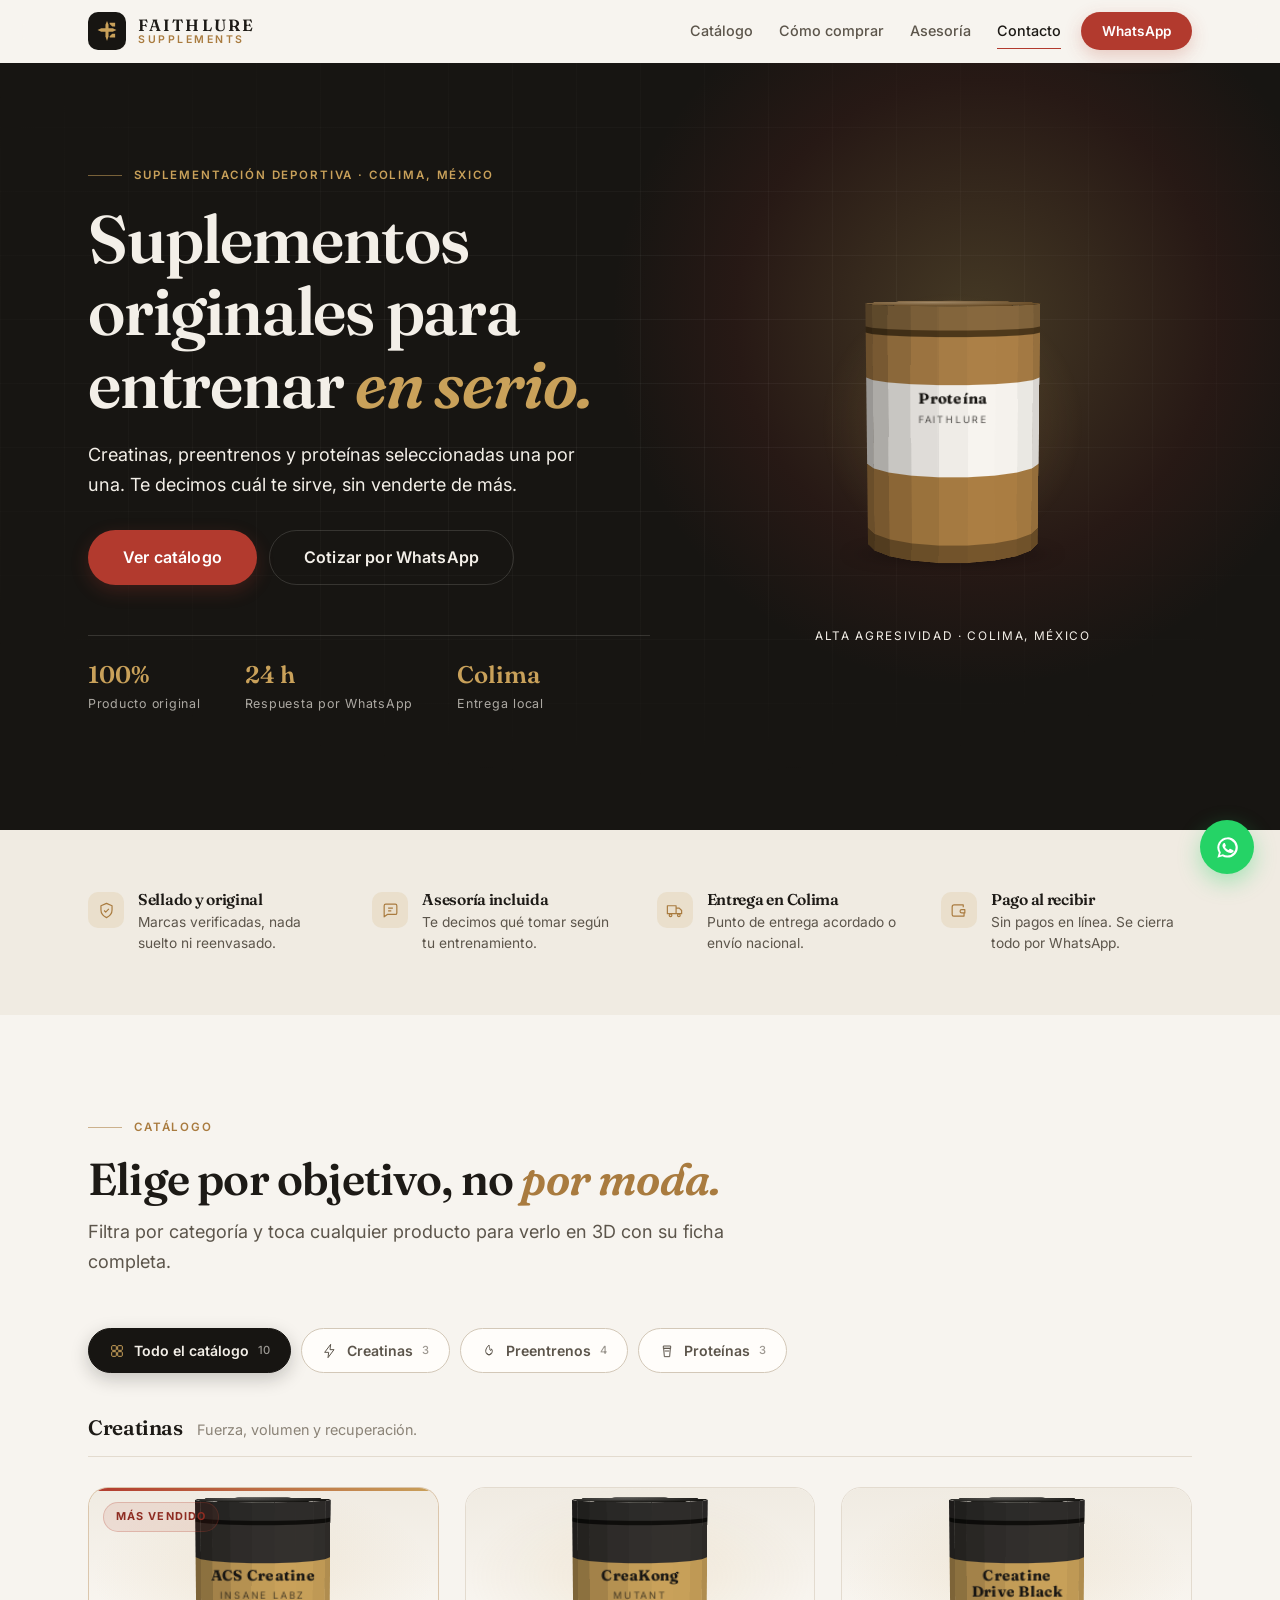
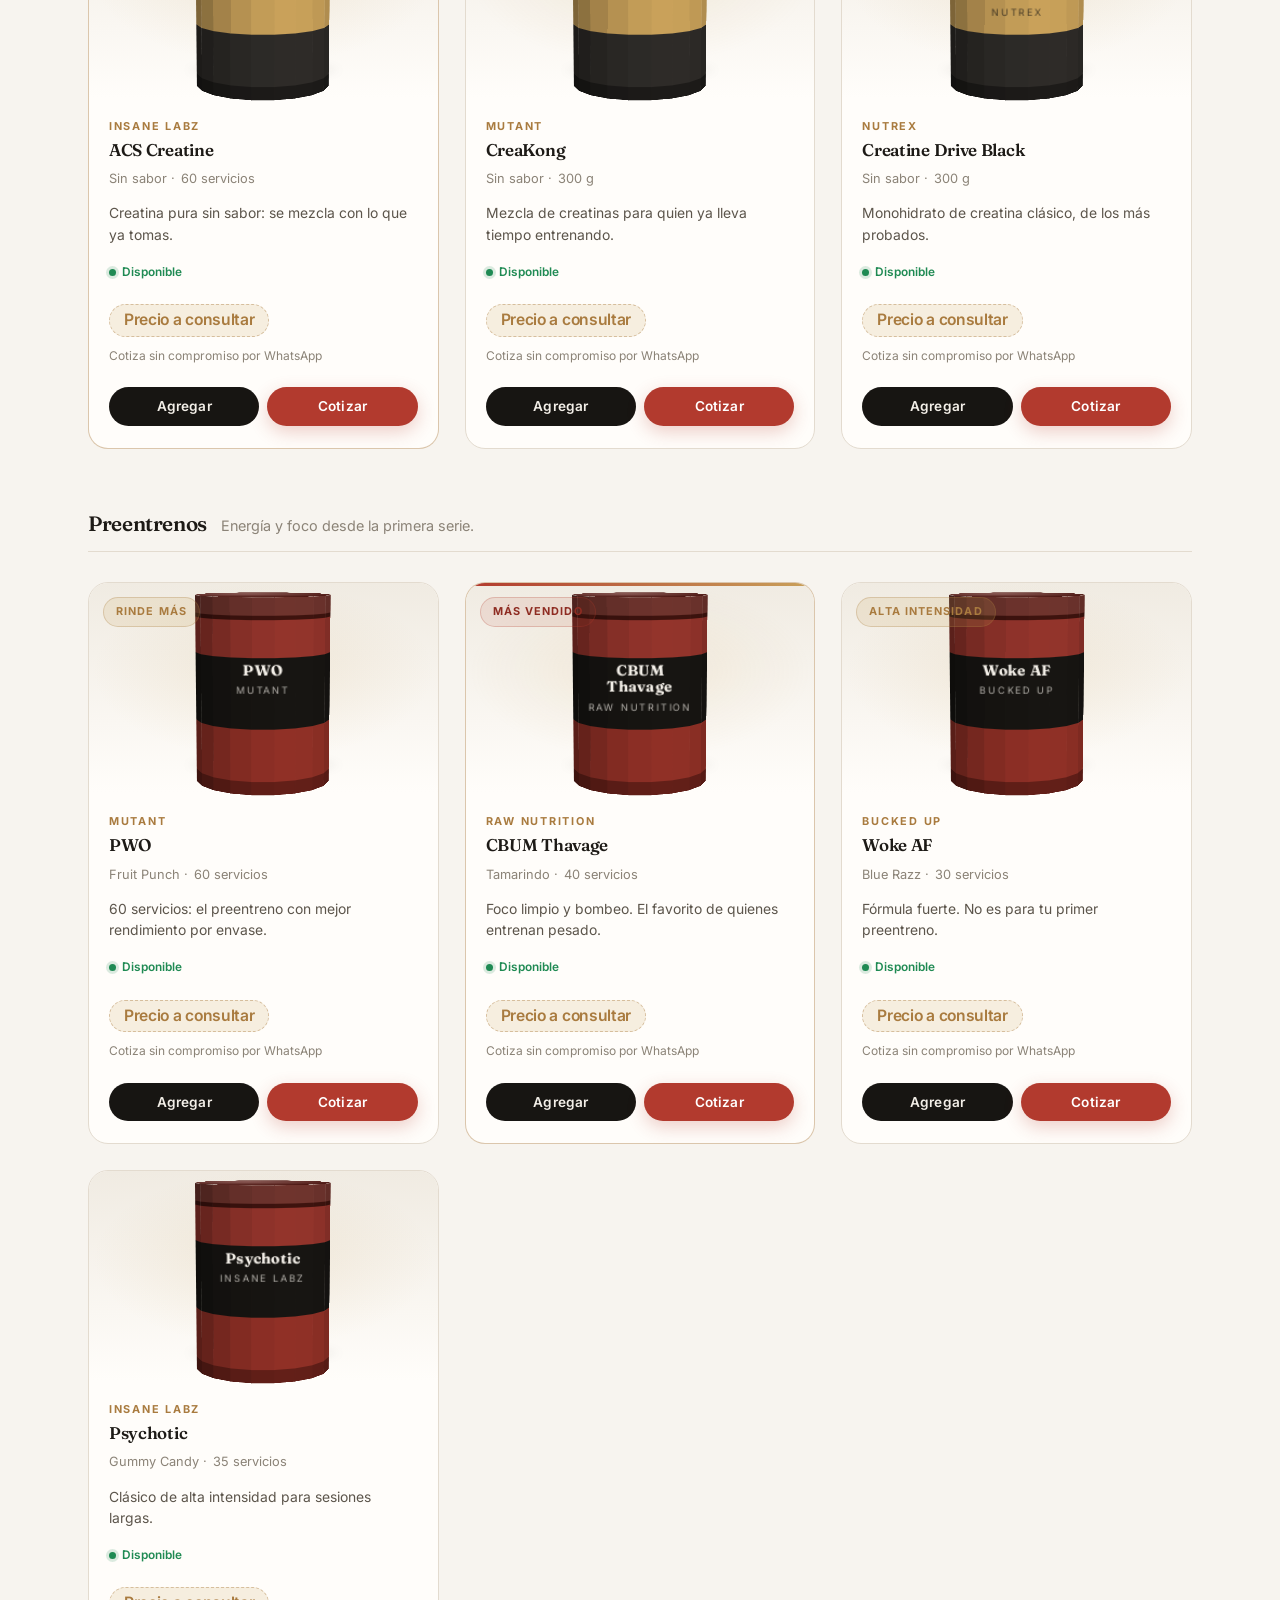
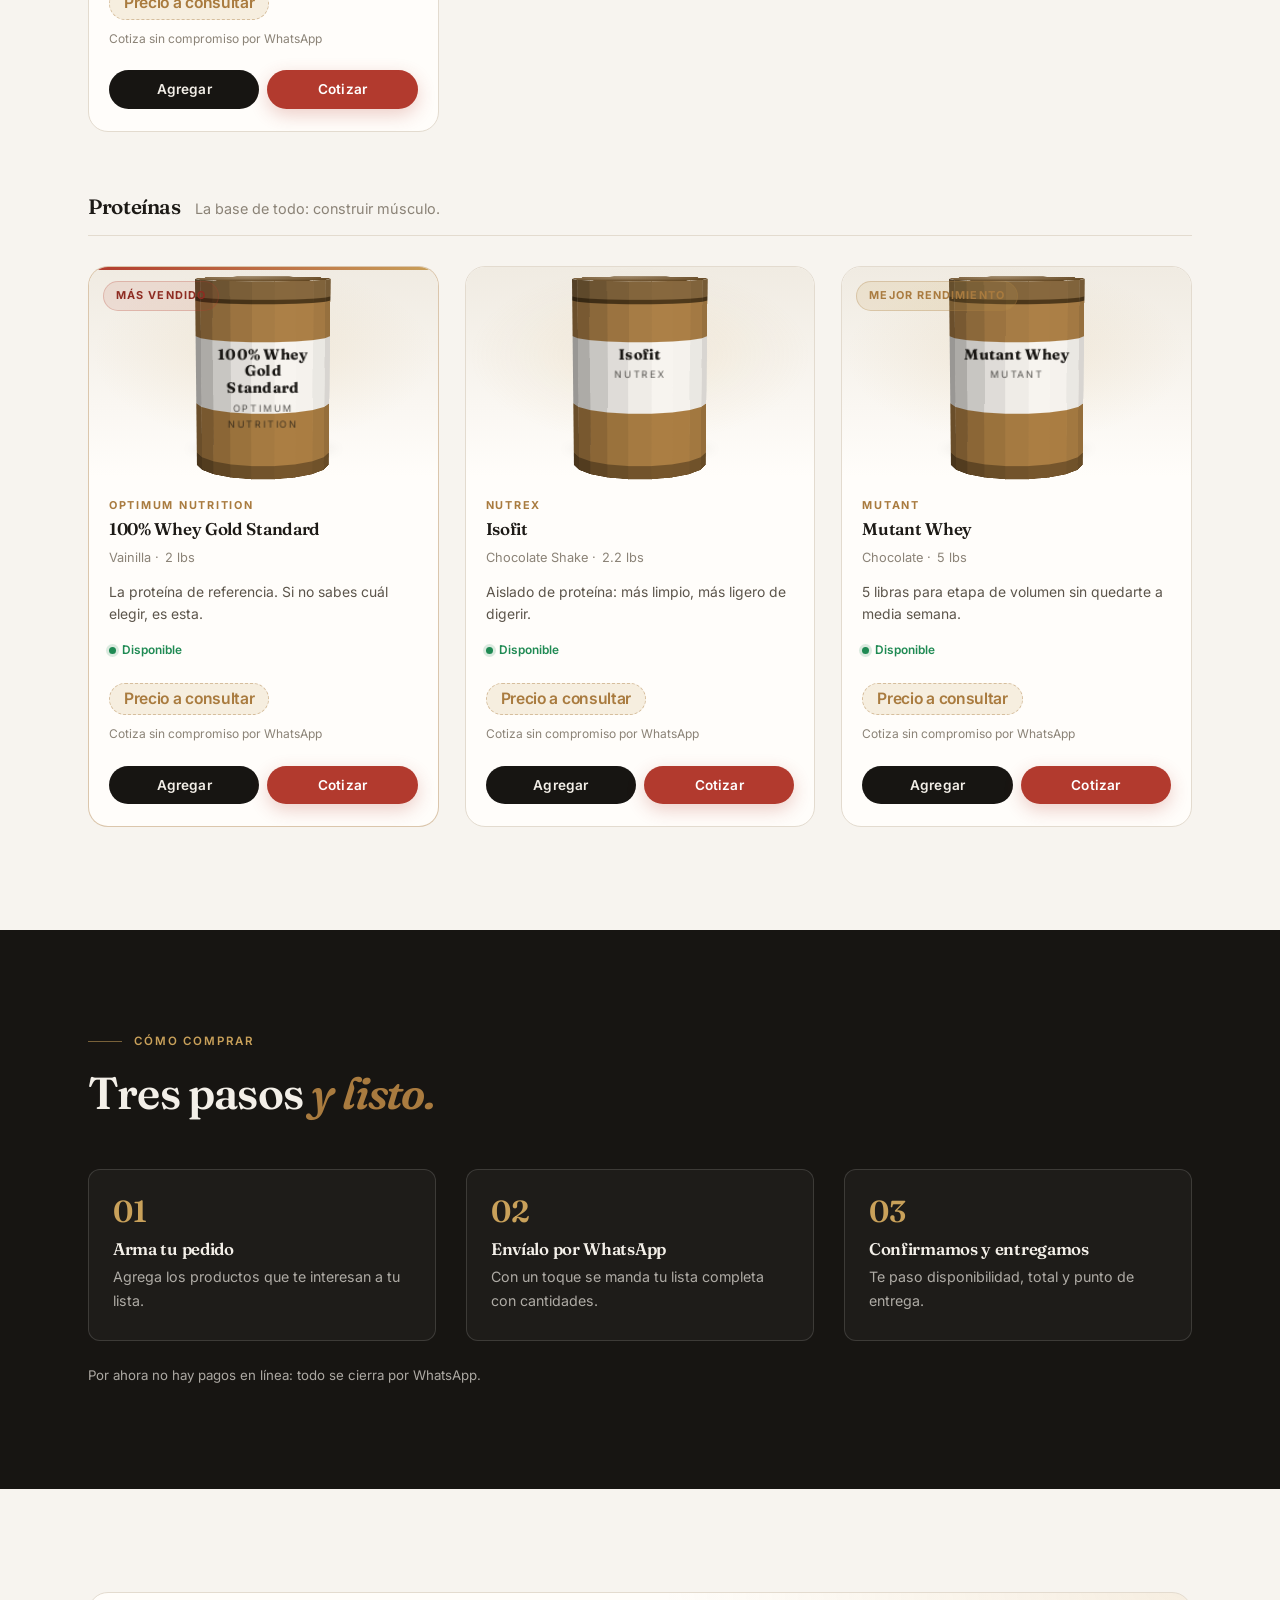
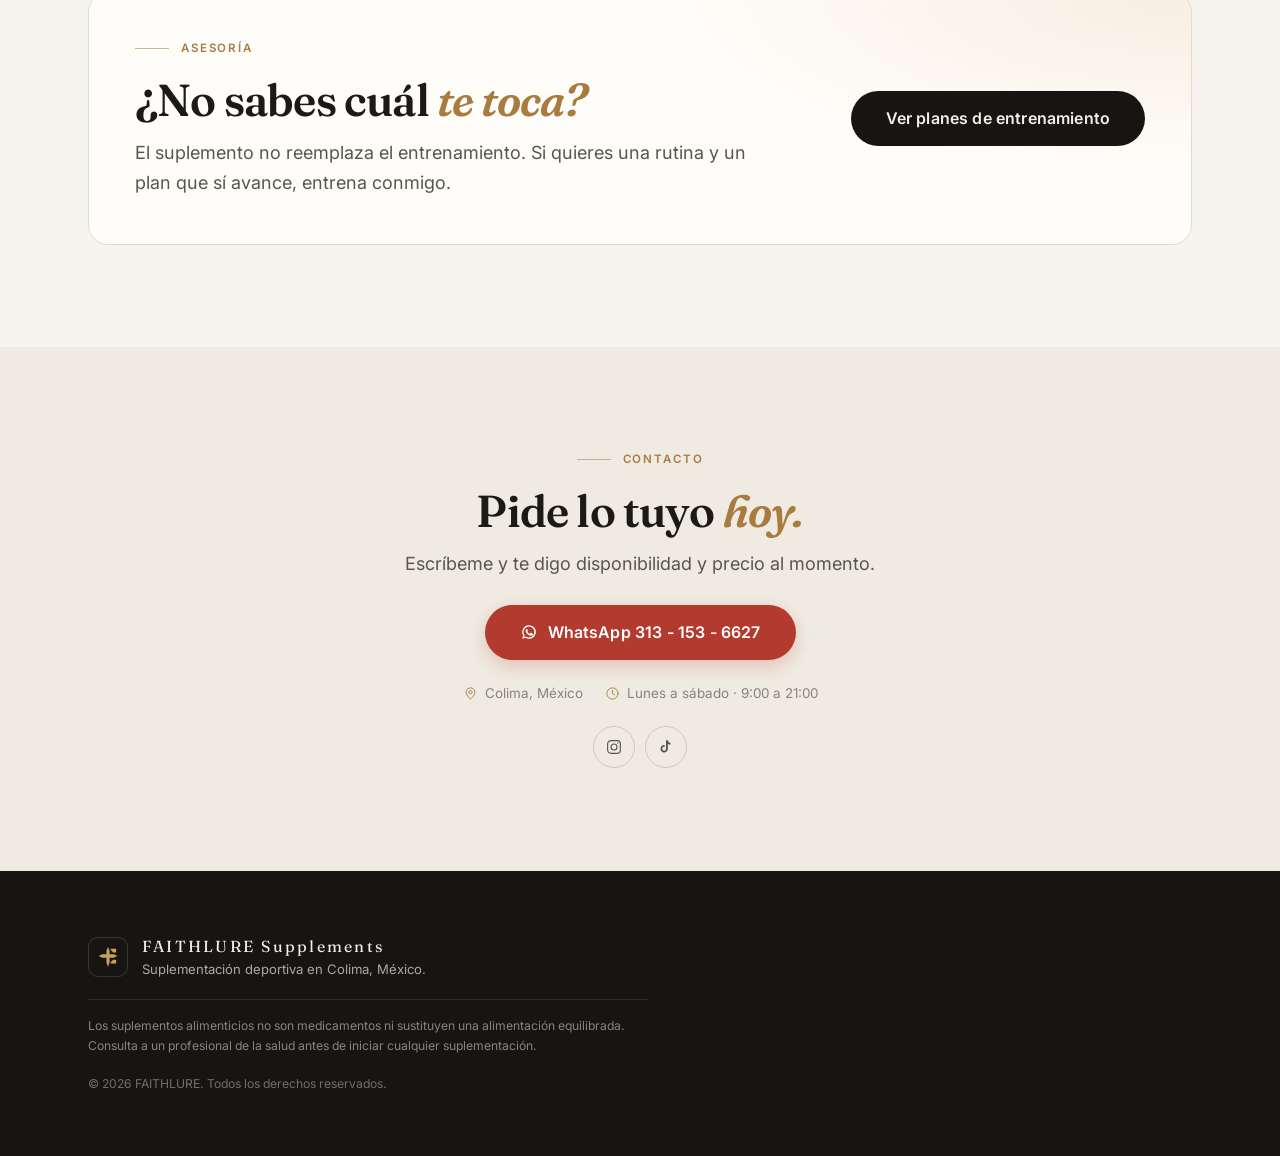
==== index.html @ 54e9ce69 "Version uno de Archivos Arriba" ====
<!DOCTYPE html>
<html lang="es">
<head>
<meta charset="UTF-8">
<meta name="viewport" content="width=device-width, initial-scale=1.0">
<title>FaithLure Supplements — Suplementos deportivos en Colima</title>
<meta name="description" content="Creatinas, preentrenos y proteínas originales en Colima, México. Cotiza y compra por WhatsApp con asesoría incluida.">
<meta name="theme-color" content="#171512">

<meta property="og:type" content="website">
<meta property="og:title" content="FaithLure Supplements">
<meta property="og:description" content="Creatinas, preentrenos y proteínas originales en Colima, México. Cotiza y compra por WhatsApp.">
<meta property="og:image" content="img/faithlure-mark.svg">

<link rel="icon" href="img/faithlure-mark.svg">
<link rel="preconnect" href="https://fonts.googleapis.com">
<link rel="preconnect" href="https://fonts.gstatic.com" crossorigin>
<link href="https://fonts.googleapis.com/css2?family=Fraunces:opsz,wght@9..144,400;9..144,500;9..144,600;9..144,700&family=Inter:wght@400;500;600;700&display=swap" rel="stylesheet">

<link rel="stylesheet" href="style.css">
</head>
<body>

<a href="#top" class="skip-link">Saltar al contenido</a>

<!-- ============================================================
     NAV
     ============================================================ -->
<header class="nav" id="nav">
  <div class="nav__inner">
    <a href="#top" class="nav__brand-link" aria-label="FaithLure Supplements">
      <span class="nav__mark" aria-hidden="true">
        <svg viewBox="0 0 100 100" fill="currentColor">
          <polygon points="43,22 50,5 57,22 57,74 50,96 43,74"/>
          <polygon points="24,38 7,45.5 24,53 76,53 93,45.5 76,38"/>
          <polygon points="62,13 87,13 87,30 74,30 62,18"/>
          <polygon points="62,79 87,79 87,62 74,62 62,74"/>
        </svg>
      </span>
      <span class="nav__brand-text">
        <span class="nav__brand" id="navBrand"></span>
        <span class="nav__role" id="navRole"></span>
      </span>
    </a>

    <nav class="nav__links" id="navLinks" aria-label="Navegación principal">
      <a href="#catalogo">Catálogo</a>
      <a href="#como-comprar">Cómo comprar</a>
      <a href="#asesoria">Asesoría</a>
      <a href="#contacto">Contacto</a>
    </nav>

    <a href="#" class="btn btn--primary btn--sm btn--glow nav__cta" id="navCta">WhatsApp</a>

    <button class="nav__toggle" id="navToggle" aria-label="Abrir menú" aria-expanded="false" aria-controls="navLinks">
      <span></span><span></span><span></span>
    </button>
  </div>
</header>

<main id="top">

  <!-- ============================================================
       HERO
       ============================================================ -->
  <section class="hero">
    <span class="hero__glow" aria-hidden="true"></span>
    <span class="hero__grid-lines" aria-hidden="true"></span>

    <div class="hero__inner">
      <div class="hero__content reveal">
        <p class="eyebrow"><span class="eyebrow__rule" aria-hidden="true"></span><span id="heroEyebrow"></span></p>
        <h1 class="hero__headline" id="heroHeadline"></h1>
        <p class="hero__sub" id="heroSub"></p>

        <div class="hero__ctas">
          <a href="#catalogo" class="btn btn--primary btn--lg btn--glow" id="heroCtaPrimary"></a>
          <a href="#" class="btn btn--outline btn--lg" id="heroCtaSecondary"></a>
        </div>

        <ul class="hero__stats" id="heroStats"></ul>
      </div>

      <div class="hero__stage reveal reveal--delay">
        <div class="stage" id="heroStage" aria-hidden="true"></div>
        <p class="stage__hint" id="heroStageHint"></p>
      </div>
    </div>
  </section>

  <!-- ============================================================
       CONFIANZA
       ============================================================ -->
  <section class="section section--tight section--alt" aria-label="Por qué comprar aquí">
    <div class="container">
      <ul class="trust reveal" id="trustList"></ul>
    </div>
  </section>

  <!-- ============================================================
       CATÁLOGO
       ============================================================ -->
  <section class="section" id="catalogo">
    <div class="container">
      <header class="section__head reveal">
        <p class="eyebrow"><span class="eyebrow__rule" aria-hidden="true"></span><span id="catalogEyebrow"></span></p>
        <h2 class="section__title" id="catalogTitle"></h2>
        <p class="lead" id="catalogText"></p>
      </header>

      <div class="filters reveal" id="filters" role="tablist" aria-label="Categorías"></div>

      <div class="catalog" id="catalogGroups"></div>
    </div>
  </section>

  <!-- ============================================================
       CÓMO COMPRAR
       ============================================================ -->
  <section class="section section--ink" id="como-comprar">
    <div class="container">
      <header class="section__head reveal">
        <p class="eyebrow"><span class="eyebrow__rule" aria-hidden="true"></span><span id="howEyebrow"></span></p>
        <h2 class="section__title" id="howTitle"></h2>
      </header>
      <ol class="steps reveal" id="howSteps"></ol>
      <p class="steps__note" id="howNote"></p>
    </div>
  </section>

  <!-- ============================================================
       ASESORÍA / COACH
       ============================================================ -->
  <section class="section" id="asesoria">
    <div class="container">
      <div class="coach reveal">
        <div class="coach__text">
          <p class="eyebrow"><span class="eyebrow__rule" aria-hidden="true"></span><span id="coachEyebrow"></span></p>
          <h2 class="section__title" id="coachTitle"></h2>
          <p class="lead" id="coachText"></p>
        </div>
        <div class="coach__action">
          <a href="#" class="btn btn--ink btn--lg" id="coachCta" target="_blank" rel="noopener"></a>
        </div>
      </div>
    </div>
  </section>

  <!-- ============================================================
       CONTACTO
       ============================================================ -->
  <section class="section section--alt" id="contacto">
    <div class="container">
      <div class="contact reveal">
        <p class="eyebrow"><span class="eyebrow__rule" aria-hidden="true"></span><span id="contactEyebrow"></span></p>
        <h2 class="section__title" id="contactTitle"></h2>
        <p class="lead" id="contactText"></p>

        <a href="#" class="btn btn--primary btn--lg btn--glow contact__wa" id="contactWhatsapp"></a>

        <ul class="contact__meta" id="contactMeta"></ul>
        <ul class="contact__social" id="contactSocial"></ul>
      </div>
    </div>
  </section>
</main>

<!-- ============================================================
     FOOTER
     ============================================================ -->
<footer class="footer">
  <div class="container footer__inner">
    <div class="footer__brand">
      <span class="footer__mark" aria-hidden="true">
        <svg viewBox="0 0 100 100" fill="currentColor">
          <polygon points="43,22 50,5 57,22 57,74 50,96 43,74"/>
          <polygon points="24,38 7,45.5 24,53 76,53 93,45.5 76,38"/>
          <polygon points="62,13 87,13 87,30 74,30 62,18"/>
          <polygon points="62,79 87,79 87,62 74,62 62,74"/>
        </svg>
      </span>
      <div>
        <p class="footer__name" id="footerName"></p>
        <p class="footer__text" id="footerText"></p>
      </div>
    </div>
    <p class="footer__legal" id="footerLegal"></p>
    <p class="footer__copy" id="footerCopy"></p>
  </div>
</footer>

<!-- ============================================================
     FICHA DE PRODUCTO EN 3D (se abre al tocar una tarjeta)
     ============================================================ -->
<div class="modal" id="productModal" hidden>
  <div class="modal__backdrop" data-close></div>
  <div class="modal__dialog" role="dialog" aria-modal="true" aria-labelledby="modalName">
    <button class="modal__close" id="modalClose" aria-label="Cerrar ficha"></button>
    <div class="modal__body" id="modalBody"></div>
  </div>
</div>

<!-- ============================================================
     LISTA DE PEDIDO
     ============================================================ -->
<div class="cart" id="cart" hidden>
  <div class="cart__backdrop" data-close></div>
  <aside class="cart__panel" role="dialog" aria-modal="true" aria-labelledby="cartTitle">
    <header class="cart__head">
      <h2 class="cart__title" id="cartTitle">Tu lista de pedido</h2>
      <button class="cart__close" id="cartClose" aria-label="Cerrar lista"></button>
    </header>
    <div class="cart__items" id="cartItems"></div>
    <footer class="cart__foot">
      <p class="cart__note" id="cartNote"></p>
      <a href="#" class="btn btn--primary btn--block btn--lg btn--glow" id="cartSend"></a>
      <button class="cart__clear" id="cartClear" type="button">Vaciar lista</button>
    </footer>
  </aside>
</div>

<!-- ============================================================
     BOTONES FLOTANTES
     ============================================================ -->
<div class="fabs">
  <button class="fab fab--cart" id="cartFab" type="button" hidden>
    <span class="fab__icon" aria-hidden="true"></span>
    <span class="fab__text">Tu pedido</span>
    <span class="fab__count" id="cartCount">0</span>
  </button>
  <a href="#" class="fab fab--wa" id="whatsappFab" aria-label="Escribir por WhatsApp"></a>
</div>

<!-- Aviso corto al agregar un producto -->
<div class="toast" id="toast" role="status" aria-live="polite"></div>

<script src="catalogo.js"></script>
<script src="script.js"></script>
</body>
</html>
---- style.css ----
/* =========================================================================
   FAITHLURE SUPPLEMENTS
   Sistema de diseño heredado de Damian Torres — Coach
   Base cálida (papel) · tinta profunda · acento bronce y arcilla
   Todos los colores y medidas viven en :root. Cambia una variable ahí
   y se actualiza el sitio completo.
   ========================================================================= */

/* -------------------------------------------------------------------------
   1. TOKENS
   ------------------------------------------------------------------------- */
:root {
  /* Superficies */
  --paper:      #f7f4ef;
  --paper-warm: #f0ebe2;
  --paper-card: #fffdfa;
  --ink:        #171512;
  --ink-soft:   #23201c;
  --ink-line:   rgba(247, 244, 239, 0.14);

  /* Texto */
  --text:       #1d1a16;
  --text-soft:  #5c554b;
  --text-mute:  #8b8377;
  --text-onink: #f3efe8;
  --text-onink-soft: rgba(243, 239, 232, 0.68);

  /* Acentos */
  --clay:       #b23a2e;
  --clay-deep:  #8e2c22;
  --clay-soft:  rgba(178, 58, 46, 0.10);
  --bronze:     #a97b3f;
  --gold:       #c9a15a;
  --gold-soft:  rgba(201, 161, 90, 0.16);
  --green:      #1f8a53;

  /* Líneas */
  --line:       #e3dbcf;
  --line-strong:#d3c8b8;

  /* Tipografía */
  --font-display: 'Fraunces', 'Iowan Old Style', Georgia, serif;
  --font-body: 'Inter', -apple-system, BlinkMacSystemFont, 'Segoe UI', sans-serif;

  /* Escala fluida */
  --fs-display: clamp(2.4rem, 1.3rem + 4.2vw, 4.2rem);
  --fs-h2:      clamp(1.8rem, 1.15rem + 2.3vw, 2.8rem);
  --fs-h3:      clamp(1.1rem, 1rem + 0.45vw, 1.3rem);
  --fs-lead:    clamp(1rem, 0.95rem + 0.35vw, 1.13rem);

  /* Espaciado */
  --maxw: 1200px;
  --gutter: clamp(20px, 5vw, 48px);
  --section-y: clamp(66px, 8vw, 118px);

  /* Formas */
  --r-sm: 6px;
  --r-md: 12px;
  --r-lg: 20px;
  --r-pill: 999px;

  /* Sombras */
  --shadow-sm: 0 1px 2px rgba(23, 21, 18, 0.05), 0 2px 8px rgba(23, 21, 18, 0.04);
  --shadow-md: 0 4px 12px rgba(23, 21, 18, 0.06), 0 14px 34px rgba(23, 21, 18, 0.08);
  --shadow-lg: 0 10px 24px rgba(23, 21, 18, 0.10), 0 30px 70px rgba(23, 21, 18, 0.14);

  /* Movimiento */
  --ease: cubic-bezier(0.22, 0.61, 0.36, 1);
}

/* -------------------------------------------------------------------------
   2. RESET / BASE
   ------------------------------------------------------------------------- */
*, *::before, *::after { box-sizing: border-box; }

html {
  scroll-behavior: smooth;
  scroll-padding-top: 92px;
  -webkit-text-size-adjust: 100%;
}

body {
  margin: 0;
  background: var(--paper);
  color: var(--text);
  font-family: var(--font-body);
  font-size: 1rem;
  line-height: 1.65;
  -webkit-font-smoothing: antialiased;
  -moz-osx-font-smoothing: grayscale;
  overflow-x: hidden;
}
body.is-locked { overflow: hidden; }

h1, h2, h3, h4 {
  font-family: var(--font-display);
  font-weight: 600;
  line-height: 1.08;
  letter-spacing: -0.018em;
  margin: 0;
  color: var(--text);
  font-variation-settings: 'SOFT' 0, 'WONK' 0;
}

p { margin: 0; color: var(--text-soft); }
a { color: inherit; text-decoration: none; }
img { max-width: 100%; display: block; }
ul, ol { margin: 0; padding: 0; list-style: none; }
button { font: inherit; }

:focus-visible {
  outline: 2px solid var(--clay);
  outline-offset: 3px;
  border-radius: 3px;
}
::selection { background: var(--clay); color: #fff; }

.skip-link {
  position: absolute;
  left: -9999px;
  top: 12px;
  background: var(--ink);
  color: var(--text-onink);
  padding: 10px 18px;
  border-radius: var(--r-sm);
  z-index: 300;
}
.skip-link:focus { left: 12px; }

/* -------------------------------------------------------------------------
   3. LAYOUT
   ------------------------------------------------------------------------- */
.container {
  width: 100%;
  max-width: var(--maxw);
  margin: 0 auto;
  padding-inline: var(--gutter);
}

.section { padding-block: var(--section-y); position: relative; }
.section--tight { padding-block: clamp(38px, 5vw, 62px); }
.section--alt { background: var(--paper-warm); }

.section--ink {
  background: var(--ink);
  --text: var(--text-onink);
  --text-soft: var(--text-onink-soft);
  --text-mute: rgba(243, 239, 232, 0.5);
  --line: var(--ink-line);
  --line-strong: rgba(247, 244, 239, 0.22);
  --paper-card: var(--ink-soft);
  color: var(--text-onink);
}
.section--ink h2, .section--ink h3 { color: var(--text-onink); }

.section__head { max-width: 660px; margin-bottom: clamp(32px, 4vw, 52px); }
.section__title { font-size: var(--fs-h2); margin-bottom: 14px; }
.section__title em { font-style: italic; color: var(--bronze); font-variation-settings: 'SOFT' 40, 'WONK' 1; }
.lead { font-size: var(--fs-lead); max-width: 58ch; }

/* -------------------------------------------------------------------------
   4. EYEBROW / DISTINTIVOS
   ------------------------------------------------------------------------- */
.eyebrow {
  display: flex;
  align-items: center;
  gap: 12px;
  font-size: 0.72rem;
  font-weight: 600;
  letter-spacing: 0.16em;
  text-transform: uppercase;
  color: var(--bronze);
  margin-bottom: 18px;
}
.eyebrow__rule {
  width: 34px;
  height: 1px;
  background: currentColor;
  opacity: 0.55;
  flex-shrink: 0;
}
.section--ink .eyebrow { color: var(--gold); }

.badge {
  display: inline-flex;
  align-items: center;
  gap: 6px;
  padding: 5px 12px;
  border-radius: var(--r-pill);
  font-size: 0.68rem;
  font-weight: 700;
  letter-spacing: 0.1em;
  text-transform: uppercase;
  background: var(--gold-soft);
  color: var(--bronze);
  border: 1px solid rgba(169, 123, 63, 0.28);
}
.badge--clay { background: var(--clay-soft); color: var(--clay-deep); border-color: rgba(178, 58, 46, 0.24); }

/* -------------------------------------------------------------------------
   5. BOTONES
   ------------------------------------------------------------------------- */
.btn {
  position: relative;
  display: inline-flex;
  align-items: center;
  justify-content: center;
  gap: 10px;
  padding: 14px 26px;
  font-family: var(--font-body);
  font-weight: 600;
  font-size: 0.94rem;
  letter-spacing: 0.01em;
  line-height: 1.2;
  border-radius: var(--r-pill);
  border: 1px solid transparent;
  background: var(--clay);
  color: #fff;
  cursor: pointer;
  text-align: center;
  overflow: hidden;
  isolation: isolate;
  transition: transform 0.22s var(--ease), background 0.22s var(--ease),
              box-shadow 0.22s var(--ease), border-color 0.22s var(--ease), color 0.22s var(--ease);
}
.btn svg { width: 18px; height: 18px; flex-shrink: 0; }

.btn--primary { background: var(--clay); color: #fff; box-shadow: 0 6px 18px rgba(178, 58, 46, 0.24); }
.btn--primary:hover { background: var(--clay-deep); transform: translateY(-2px); box-shadow: 0 10px 26px rgba(178, 58, 46, 0.34); }

.btn--gold { background: var(--bronze); color: #fff; box-shadow: 0 6px 18px rgba(169, 123, 63, 0.26); }
.btn--gold:hover { background: #916a35; transform: translateY(-2px); box-shadow: 0 10px 26px rgba(169, 123, 63, 0.36); }

.btn--outline { background: transparent; color: var(--text); border-color: var(--line-strong); }
.btn--outline:hover { border-color: var(--ink); background: rgba(23, 21, 18, 0.04); transform: translateY(-2px); }

.btn--ink { background: var(--ink); color: var(--text-onink); }
.btn--ink:hover { background: #000; transform: translateY(-2px); box-shadow: var(--shadow-md); }

.btn--ghost {
  background: transparent;
  color: var(--text);
  border-color: var(--line-strong);
  box-shadow: none;
}
.btn--ghost:hover { border-color: var(--bronze); color: var(--bronze); background: var(--gold-soft); }

.btn--sm { padding: 10px 20px; font-size: 0.85rem; }
.btn--lg { padding: 17px 34px; font-size: 1rem; }
.btn--block { width: 100%; }

.section--ink .btn--outline { color: var(--text-onink); border-color: var(--ink-line); }
.section--ink .btn--outline:hover { border-color: var(--text-onink); background: rgba(247, 244, 239, 0.07); }

/* Botón "con luz": destello que cruza el botón + halo dorado alrededor */
.btn--glow { --glow: rgba(201, 161, 90, 0.42); }
.btn--glow::before {
  content: "";
  position: absolute;
  inset: 0;
  z-index: -1;
  border-radius: inherit;
  background: linear-gradient(115deg, transparent 32%, rgba(255, 255, 255, 0.42) 48%, transparent 62%);
  transform: translateX(-130%);
  transition: transform 0.75s var(--ease);
}
.btn--glow:hover::before, .btn--glow:focus-visible::before { transform: translateX(130%); }
.btn--glow:hover, .btn--glow:focus-visible {
  box-shadow: 0 10px 26px rgba(178, 58, 46, 0.34), 0 0 24px rgba(201, 161, 90, 0.6);
}

/* Los botones grandes laten despacio para llamar la atención */
@keyframes pulse-glow {
  0%, 100% { box-shadow: 0 6px 18px rgba(178, 58, 46, 0.26), 0 0 0 0 var(--glow); }
  55%      { box-shadow: 0 6px 22px rgba(178, 58, 46, 0.30), 0 0 0 11px rgba(201, 161, 90, 0); }
}
.btn--glow.btn--lg { animation: pulse-glow 3.4s var(--ease) infinite; }
.btn--glow.btn--lg:hover, .btn--glow.btn--lg:focus-visible { --glow: rgba(201, 161, 90, 0.8); }

/* Botón sin acción disponible (lista de pedido vacía) */
.btn--disabled { opacity: 0.45; pointer-events: none; animation: none; }

/* -------------------------------------------------------------------------
   6. NAV
   ------------------------------------------------------------------------- */
.nav {
  position: sticky;
  top: 0;
  z-index: 100;
  background: rgba(247, 244, 239, 0.82);
  backdrop-filter: saturate(180%) blur(14px);
  -webkit-backdrop-filter: saturate(180%) blur(14px);
  border-bottom: 1px solid transparent;
  transition: border-color 0.3s var(--ease), background 0.3s var(--ease);
}
.nav.is-stuck { border-bottom-color: var(--line); background: rgba(247, 244, 239, 0.94); }

.nav__inner {
  max-width: var(--maxw);
  margin: 0 auto;
  padding: 12px var(--gutter);
  display: flex;
  align-items: center;
  gap: 20px;
}

.nav__brand-link { display: flex; align-items: center; gap: 12px; margin-right: auto; }
.nav__mark {
  width: 38px; height: 38px;
  display: grid; place-items: center;
  border-radius: 10px;
  background: var(--ink);
  color: var(--gold);
  flex-shrink: 0;
}
.nav__mark svg { width: 22px; height: 22px; }
.nav__brand-text { display: flex; flex-direction: column; line-height: 1.15; }
.nav__brand {
  font-family: var(--font-display);
  font-weight: 600;
  font-size: 1.02rem;
  letter-spacing: 0.13em;
}
.nav__role {
  font-size: 0.66rem;
  letter-spacing: 0.24em;
  text-transform: uppercase;
  color: var(--bronze);
  font-weight: 600;
}

.nav__links { display: flex; align-items: center; gap: 26px; }
.nav__links a {
  position: relative;
  font-size: 0.9rem;
  font-weight: 500;
  color: var(--text-soft);
  padding-block: 6px;
  transition: color 0.2s var(--ease);
}
.nav__links a::after {
  content: "";
  position: absolute;
  left: 0; right: 0; bottom: 0;
  height: 1.5px;
  background: var(--clay);
  transform: scaleX(0);
  transform-origin: left;
  transition: transform 0.25s var(--ease);
}
.nav__links a:hover, .nav__links a.is-active { color: var(--text); }
.nav__links a:hover::after, .nav__links a.is-active::after { transform: scaleX(1); }

.nav__toggle {
  display: none;
  width: 42px; height: 42px;
  border: 1px solid var(--line-strong);
  border-radius: 10px;
  background: transparent;
  cursor: pointer;
  padding: 0;
  place-items: center;
  gap: 4px;
}
.nav__toggle span {
  display: block;
  width: 17px; height: 1.6px;
  background: var(--text);
  border-radius: 2px;
  transition: transform 0.28s var(--ease), opacity 0.2s var(--ease);
}
.nav__toggle.is-open span:nth-child(1) { transform: translateY(5.6px) rotate(45deg); }
.nav__toggle.is-open span:nth-child(2) { opacity: 0; }
.nav__toggle.is-open span:nth-child(3) { transform: translateY(-5.6px) rotate(-45deg); }

@media (max-width: 900px) {
  .nav__toggle { display: grid; }
  .nav__cta { display: none; }
  .nav__links {
    position: fixed;
    inset: 66px 0 auto 0;
    flex-direction: column;
    align-items: stretch;
    gap: 0;
    background: var(--paper);
    border-bottom: 1px solid var(--line);
    padding: 8px var(--gutter) 22px;
    transform: translateY(-12px);
    opacity: 0;
    pointer-events: none;
    transition: opacity 0.25s var(--ease), transform 0.25s var(--ease);
    max-height: calc(100vh - 66px);
    overflow-y: auto;
  }
  .nav__links.is-open { opacity: 1; transform: none; pointer-events: auto; }
  .nav__links a { padding: 14px 0; border-bottom: 1px solid var(--line); font-size: 1rem; }
  .nav__links a::after { display: none; }
}

/* -------------------------------------------------------------------------
   7. HERO
   ------------------------------------------------------------------------- */
.hero {
  position: relative;
  background: var(--ink);
  color: var(--text-onink);
  overflow: hidden;
  padding-block: clamp(56px, 8vw, 104px) clamp(64px, 9vw, 116px);
}
.hero h1, .hero p { color: inherit; }

.hero__glow {
  position: absolute;
  top: -16%; right: -6%;
  width: min(760px, 88vw);
  aspect-ratio: 1;
  background: radial-gradient(circle, rgba(201, 161, 90, 0.26), rgba(178, 58, 46, 0.10) 45%, transparent 68%);
  pointer-events: none;
}
.hero__grid-lines {
  position: absolute;
  inset: 0;
  background-image:
    linear-gradient(rgba(247, 244, 239, 0.045) 1px, transparent 1px),
    linear-gradient(90deg, rgba(247, 244, 239, 0.045) 1px, transparent 1px);
  background-size: 64px 64px;
  mask-image: radial-gradient(90% 70% at 50% 40%, #000 20%, transparent 78%);
  -webkit-mask-image: radial-gradient(90% 70% at 50% 40%, #000 20%, transparent 78%);
  pointer-events: none;
}

.hero__inner {
  position: relative;
  z-index: 1;
  max-width: var(--maxw);
  margin: 0 auto;
  padding-inline: var(--gutter);
  display: grid;
  grid-template-columns: 1.08fr 0.92fr;
  gap: clamp(32px, 5vw, 64px);
  align-items: center;
}
.hero .eyebrow { color: var(--gold); }
.hero__headline {
  font-size: var(--fs-display);
  color: var(--text-onink);
  margin-bottom: 20px;
  max-width: 15ch;
}
.hero__headline em { font-style: italic; color: var(--gold); font-variation-settings: 'SOFT' 40, 'WONK' 1; }
.hero__sub { font-size: var(--fs-lead); color: var(--text-onink-soft); max-width: 46ch; }

.hero__ctas { display: flex; flex-wrap: wrap; gap: 12px; margin-top: 30px; }
.hero .btn--outline { color: var(--text-onink); border-color: var(--ink-line); }
.hero .btn--outline:hover { border-color: var(--text-onink); background: rgba(247, 244, 239, 0.07); }

.hero__stats {
  display: flex;
  flex-wrap: wrap;
  gap: clamp(20px, 4vw, 44px);
  margin-top: clamp(34px, 4vw, 50px);
  padding-top: 26px;
  border-top: 1px solid var(--ink-line);
}
.hero__stats strong {
  display: block;
  font-family: var(--font-display);
  font-size: 1.5rem;
  font-weight: 600;
  color: var(--gold);
  line-height: 1.1;
}
.hero__stats span {
  font-size: 0.78rem;
  letter-spacing: 0.06em;
  color: var(--text-onink-soft);
}

.hero__stage { display: grid; justify-items: center; gap: 14px; }
.stage__hint {
  font-size: 0.74rem;
  letter-spacing: 0.14em;
  text-transform: uppercase;
  color: rgba(243, 239, 232, 0.42);
  text-align: center;
}

@media (max-width: 900px) {
  .hero__inner { grid-template-columns: 1fr; }
  .hero__headline { max-width: 100%; }
  .hero__stage { order: -1; }
}

/* -------------------------------------------------------------------------
   8. BOTE 3D
   -------------------------------------------------------------------------
   El bote se arma en JavaScript con varios segmentos girados en círculo.
   Aquí solo viven la perspectiva, el giro y las sombras.
   ------------------------------------------------------------------------- */
.stage {
  position: relative;
  width: 100%;
  max-width: 360px;
  aspect-ratio: 1 / 1.05;
  display: grid;
  place-items: center;
  perspective: 1100px;
}
.stage::after {
  content: "";
  position: absolute;
  bottom: 12%;
  width: 62%;
  height: 26px;
  border-radius: 50%;
  background: radial-gradient(ellipse at center, rgba(0, 0, 0, 0.55), transparent 70%);
  filter: blur(6px);
}
.stage::before {
  content: "";
  position: absolute;
  width: 78%;
  aspect-ratio: 1;
  border-radius: 50%;
  background: radial-gradient(circle, rgba(201, 161, 90, 0.20), transparent 66%);
}

.jar3d {
  position: relative;
  width: var(--jar-w, 150px);
  height: var(--jar-h, 210px);
  transform-style: preserve-3d;
  z-index: 1;
}
.jar {
  position: absolute;
  inset: 0;
  transform-style: preserve-3d;
  transform: rotateX(-8deg) rotateY(var(--spin, 0deg));
  animation: jar-spin 26s linear infinite;
  animation-play-state: paused;
  will-change: transform;
}
.jar--visible { animation-play-state: running; }
.jar--manual { animation: none; }
@keyframes jar-spin {
  from { transform: rotateX(-8deg) rotateY(0deg); }
  to   { transform: rotateX(-8deg) rotateY(360deg); }
}

.jar__seg {
  position: absolute;
  top: 0;
  left: 50%;
  height: 100%;
  backface-visibility: hidden;
}
.jar__cap {
  position: absolute;
  left: 50%;
  border-radius: 50%;
  transform-style: preserve-3d;
}
.jar__label {
  position: absolute;
  left: 50%;
  top: 32%;
  width: 74%;
  transform: translateX(-50%) translateZ(calc(var(--jar-r, 62px) + 1px));
  text-align: center;
  pointer-events: none;
  backface-visibility: hidden;
}
.jar__label b {
  display: block;
  font-family: var(--font-display);
  font-size: 0.86rem;
  line-height: 1.15;
  letter-spacing: 0.02em;
}
.jar__label i {
  display: block;
  font-style: normal;
  font-size: 0.56rem;
  letter-spacing: 0.2em;
  text-transform: uppercase;
  opacity: 0.7;
  margin-top: 4px;
}

/* Foto real del producto: marco con inclinación 3D */
.photo3d {
  position: relative;
  width: 100%;
  height: 100%;
  display: grid;
  place-items: center;
  transform-style: preserve-3d;
  transform: rotateY(var(--tilt-y, 0deg)) rotateX(var(--tilt-x, 0deg));
  transition: transform 0.4s var(--ease);
}
.photo3d img { max-height: 100%; width: auto; filter: drop-shadow(0 18px 26px rgba(0, 0, 0, 0.35)); }

/* -------------------------------------------------------------------------
   9. BARRA DE CONFIANZA
   ------------------------------------------------------------------------- */
.trust {
  display: grid;
  grid-template-columns: repeat(4, 1fr);
  gap: clamp(18px, 2.6vw, 34px);
}
.trust li { display: flex; gap: 14px; align-items: flex-start; }
.trust__icon {
  width: 36px; height: 36px;
  flex-shrink: 0;
  display: grid; place-items: center;
  border-radius: 10px;
  background: var(--gold-soft);
  color: var(--bronze);
}
.trust__icon svg { width: 19px; height: 19px; }
.trust h3 { font-size: 0.98rem; margin-bottom: 3px; }
.trust p { font-size: 0.86rem; line-height: 1.5; }

@media (max-width: 860px) { .trust { grid-template-columns: repeat(2, 1fr); } }
@media (max-width: 470px) { .trust { grid-template-columns: 1fr; } }

/* -------------------------------------------------------------------------
   10. FILTROS DE CATEGORÍA
   ------------------------------------------------------------------------- */
.filters {
  display: flex;
  flex-wrap: wrap;
  gap: 10px;
  margin-bottom: clamp(28px, 3.6vw, 44px);
}
.filter {
  display: inline-flex;
  align-items: center;
  gap: 9px;
  padding: 10px 20px;
  border-radius: var(--r-pill);
  border: 1px solid var(--line-strong);
  background: var(--paper-card);
  color: var(--text-soft);
  font-size: 0.88rem;
  font-weight: 600;
  cursor: pointer;
  transition: all 0.22s var(--ease);
}
.filter svg { width: 16px; height: 16px; }
.filter:hover { border-color: var(--bronze); color: var(--bronze); transform: translateY(-2px); }
.filter.is-active {
  background: var(--ink);
  border-color: var(--ink);
  color: var(--text-onink);
  box-shadow: 0 6px 18px rgba(23, 21, 18, 0.22);
}
.filter.is-active svg { color: var(--gold); }
.filter__count {
  font-size: 0.7rem;
  opacity: 0.6;
  font-weight: 500;
}

/* -------------------------------------------------------------------------
   11. CATÁLOGO
   ------------------------------------------------------------------------- */
.catalog { display: grid; gap: clamp(42px, 5vw, 74px); }
.catalog__group[hidden] { display: none; }

.catalog__head {
  display: flex;
  align-items: baseline;
  gap: 14px;
  flex-wrap: wrap;
  padding-bottom: 14px;
  margin-bottom: clamp(20px, 2.6vw, 30px);
  border-bottom: 1px solid var(--line);
}
.catalog__name { font-size: var(--fs-h3); }
.catalog__tagline { font-size: 0.9rem; color: var(--text-mute); }

.grid {
  display: grid;
  grid-template-columns: repeat(auto-fill, minmax(260px, 1fr));
  gap: clamp(18px, 2.4vw, 26px);
}

/* --- Tarjeta de producto ------------------------------------------------ */
.card {
  position: relative;
  display: flex;
  flex-direction: column;
  background: var(--paper-card);
  border: 1px solid var(--line);
  border-radius: var(--r-lg);
  overflow: hidden;
  transition: transform 0.3s var(--ease), box-shadow 0.3s var(--ease), border-color 0.3s var(--ease);
}
.card:hover {
  transform: translateY(-6px);
  box-shadow: var(--shadow-md);
  border-color: var(--line-strong);
}
.card--featured { border-color: rgba(169, 123, 63, 0.42); }
.card--featured::before {
  content: "";
  position: absolute;
  inset-inline: 0;
  top: 0;
  height: 3px;
  background: linear-gradient(90deg, var(--clay), var(--gold));
  z-index: 3;
}

.card__badge {
  position: absolute;
  top: 14px; left: 14px;
  z-index: 3;
}

/* Escenario 3D dentro de la tarjeta */
.card__stage {
  position: relative;
  height: 210px;
  display: grid;
  place-items: center;
  perspective: 900px;
  background:
    radial-gradient(70% 60% at 50% 42%, rgba(201, 161, 90, 0.14), transparent 70%),
    linear-gradient(180deg, var(--paper-warm), var(--paper-card));
  border: 0;
  padding: 0;
  width: 100%;
  cursor: pointer;
  font: inherit;
}
.card__stage::after {
  content: "";
  position: absolute;
  bottom: 20px;
  width: 46%;
  height: 16px;
  border-radius: 50%;
  background: radial-gradient(ellipse at center, rgba(23, 21, 18, 0.30), transparent 70%);
  filter: blur(4px);
}
.card__stage .jar3d { transition: transform 0.35s var(--ease); }
.card:hover .card__stage .jar3d { transform: scale(1.06); }
.card:hover .card__stage .jar { animation-duration: 8s; }

.card__zoom {
  position: absolute;
  right: 12px; bottom: 12px;
  width: 32px; height: 32px;
  display: grid; place-items: center;
  border-radius: 50%;
  background: rgba(255, 253, 250, 0.9);
  border: 1px solid var(--line);
  color: var(--text-soft);
  opacity: 0;
  transform: translateY(6px);
  transition: opacity 0.25s var(--ease), transform 0.25s var(--ease);
}
.card__zoom svg { width: 15px; height: 15px; }
.card:hover .card__zoom, .card__stage:focus-visible .card__zoom { opacity: 1; transform: none; }

.card__body { padding: 20px 20px 22px; display: flex; flex-direction: column; flex: 1; gap: 4px; }
.card__brand {
  font-size: 0.68rem;
  font-weight: 700;
  letter-spacing: 0.16em;
  text-transform: uppercase;
  color: var(--bronze);
}
.card__name { font-size: 1.06rem; line-height: 1.2; }
.card__meta {
  font-size: 0.8rem;
  color: var(--text-mute);
  display: flex;
  flex-wrap: wrap;
  gap: 6px;
  margin-top: 4px;
}
.card__meta span::after { content: " ·"; }
.card__meta span:last-child::after { content: ""; }
.card__short { font-size: 0.87rem; line-height: 1.55; margin-top: 10px; }

/* --- Precio resaltado --------------------------------------------------- */
.price {
  margin-top: auto;
  padding-top: 18px;
  min-height: 74px;           /* espacio reservado aunque no haya precio */
  display: flex;
  flex-direction: column;
  justify-content: flex-end;
}
.price__value {
  font-family: var(--font-display);
  font-size: 1.62rem;
  font-weight: 700;
  line-height: 1.05;
  color: var(--text);
  letter-spacing: -0.02em;
  position: relative;
  display: inline-block;
  width: fit-content;
}
.price__value::after {
  content: "";
  position: absolute;
  left: 0; right: 0; bottom: -4px;
  height: 6px;
  background: linear-gradient(90deg, rgba(201, 161, 90, 0.55), rgba(201, 161, 90, 0));
  border-radius: 3px;
}
.price__note { font-size: 0.75rem; color: var(--text-mute); margin-top: 9px; }
.price--soon .price__value {
  font-family: var(--font-body);
  font-size: 0.98rem;
  font-weight: 600;
  color: var(--bronze);
  padding: 7px 14px;
  border-radius: var(--r-pill);
  background: var(--gold-soft);
  border: 1px dashed rgba(169, 123, 63, 0.42);
}
.price--soon .price__value::after { display: none; }

.card__actions { display: flex; gap: 8px; margin-top: 18px; }
.card__actions .btn { flex: 1; padding-inline: 14px; font-size: 0.85rem; }
.card__actions .btn--icon { flex: 0 0 auto; width: 46px; padding: 0; }

.stock {
  display: inline-flex;
  align-items: center;
  gap: 6px;
  font-size: 0.74rem;
  font-weight: 600;
  color: var(--green);
  margin-top: 12px;
}
.stock::before {
  content: "";
  width: 7px; height: 7px;
  border-radius: 50%;
  background: currentColor;
  box-shadow: 0 0 0 3px rgba(31, 138, 83, 0.16);
}
.stock--order { color: var(--bronze); }
.stock--order::before { box-shadow: 0 0 0 3px var(--gold-soft); }

.catalog__empty {
  padding: 40px 0;
  text-align: center;
  color: var(--text-mute);
}

/* -------------------------------------------------------------------------
   12. FICHA EN 3D (modal)
   ------------------------------------------------------------------------- */
.modal { position: fixed; inset: 0; z-index: 200; }
.modal[hidden] { display: none; }
.modal__backdrop {
  position: absolute;
  inset: 0;
  background: rgba(23, 21, 18, 0.62);
  backdrop-filter: blur(4px);
  -webkit-backdrop-filter: blur(4px);
  animation: fade-in 0.25s var(--ease);
}
.modal__dialog {
  position: relative;
  max-width: 880px;
  width: calc(100% - 2 * var(--gutter));
  max-height: 88vh;
  overflow-y: auto;
  margin: max(6vh, 24px) auto;
  background: var(--paper-card);
  border-radius: var(--r-lg);
  box-shadow: var(--shadow-lg);
  animation: pop-in 0.32s var(--ease);
}
@keyframes fade-in { from { opacity: 0; } }
@keyframes pop-in { from { opacity: 0; transform: translateY(18px) scale(0.98); } }

.modal__close, .cart__close {
  position: absolute;
  top: 14px; right: 14px;
  z-index: 4;
  width: 38px; height: 38px;
  display: grid; place-items: center;
  border-radius: 50%;
  border: 1px solid var(--line);
  background: var(--paper-card);
  color: var(--text-soft);
  cursor: pointer;
  transition: all 0.2s var(--ease);
}
.modal__close:hover, .cart__close:hover { background: var(--ink); color: var(--text-onink); border-color: var(--ink); }
.modal__close svg, .cart__close svg { width: 16px; height: 16px; }

.detail { display: grid; grid-template-columns: 0.95fr 1.05fr; }
.detail__stage {
  position: relative;
  display: grid;
  place-items: center;
  padding: 40px 20px;
  background: var(--ink);
  perspective: 1100px;
  border-radius: var(--r-lg) 0 0 var(--r-lg);
  cursor: grab;
  touch-action: pan-y;
  user-select: none;
}
.detail__stage.is-dragging { cursor: grabbing; }
.detail__stage::before {
  content: "";
  position: absolute;
  width: 74%;
  aspect-ratio: 1;
  border-radius: 50%;
  background: radial-gradient(circle, rgba(201, 161, 90, 0.22), transparent 66%);
}
.detail__drag {
  position: absolute;
  bottom: 16px;
  font-size: 0.7rem;
  letter-spacing: 0.14em;
  text-transform: uppercase;
  color: rgba(243, 239, 232, 0.45);
}
.detail__body { padding: clamp(26px, 3.2vw, 40px); display: flex; flex-direction: column; }
.detail__brand {
  font-size: 0.7rem;
  font-weight: 700;
  letter-spacing: 0.18em;
  text-transform: uppercase;
  color: var(--bronze);
  margin-bottom: 6px;
}
.detail__name { font-size: clamp(1.5rem, 1.1rem + 1.4vw, 2.05rem); margin-bottom: 10px; }
.detail__short { font-size: 0.98rem; margin-bottom: 20px; }
.detail__list { display: grid; gap: 10px; margin-bottom: 22px; }
.detail__list li { display: flex; gap: 10px; font-size: 0.9rem; color: var(--text-soft); }
.detail__list svg { width: 16px; height: 16px; color: var(--green); flex-shrink: 0; margin-top: 4px; }
.detail__price { border-top: 1px solid var(--line); padding-top: 18px; }
.detail__actions { display: flex; flex-wrap: wrap; gap: 10px; margin-top: 20px; }
.detail__actions .btn { flex: 1 1 160px; }

@media (max-width: 760px) {
  .detail { grid-template-columns: 1fr; }
  .detail__stage { border-radius: var(--r-lg) var(--r-lg) 0 0; padding: 34px 20px 40px; }
}

/* -------------------------------------------------------------------------
   13. LISTA DE PEDIDO
   ------------------------------------------------------------------------- */
.cart { position: fixed; inset: 0; z-index: 210; }
.cart[hidden] { display: none; }
.cart__backdrop {
  position: absolute; inset: 0;
  background: rgba(23, 21, 18, 0.55);
  animation: fade-in 0.25s var(--ease);
}
.cart__panel {
  position: absolute;
  top: 0; right: 0; bottom: 0;
  width: min(420px, 100%);
  background: var(--paper);
  display: flex;
  flex-direction: column;
  box-shadow: var(--shadow-lg);
  animation: slide-in 0.3s var(--ease);
}
@keyframes slide-in { from { transform: translateX(30px); opacity: 0; } }

.cart__head {
  position: relative;
  padding: 22px var(--gutter);
  border-bottom: 1px solid var(--line);
}
.cart__title { font-size: 1.2rem; }
.cart__close { top: 18px; right: 18px; }

.cart__items { flex: 1; overflow-y: auto; padding: 8px var(--gutter); }
.cart__empty { padding: 46px 0; text-align: center; color: var(--text-mute); font-size: 0.92rem; }

.cart__item {
  display: grid;
  grid-template-columns: 44px 1fr auto;
  gap: 12px;
  align-items: center;
  padding: 16px 0;
  border-bottom: 1px solid var(--line);
}
.cart__swatch {
  width: 44px; height: 44px;
  border-radius: 10px;
  display: grid; place-items: center;
  font-family: var(--font-display);
  font-size: 0.78rem;
  font-weight: 700;
}
.cart__item h3 { font-size: 0.92rem; line-height: 1.25; }
.cart__item p { font-size: 0.76rem; color: var(--text-mute); }
.qty { display: inline-flex; align-items: center; gap: 2px; }
.qty button {
  width: 28px; height: 28px;
  border-radius: 8px;
  border: 1px solid var(--line-strong);
  background: var(--paper-card);
  color: var(--text-soft);
  cursor: pointer;
  display: grid; place-items: center;
  line-height: 1;
  transition: all 0.18s var(--ease);
}
.qty button:hover { border-color: var(--ink); color: var(--text); }
.qty span { min-width: 26px; text-align: center; font-size: 0.9rem; font-weight: 600; }

.cart__foot { padding: 18px var(--gutter) 22px; border-top: 1px solid var(--line); background: var(--paper-card); }
.cart__note { font-size: 0.78rem; color: var(--text-mute); margin-bottom: 12px; }
.cart__clear {
  display: block;
  width: 100%;
  margin-top: 10px;
  background: none;
  border: 0;
  color: var(--text-mute);
  font-size: 0.8rem;
  cursor: pointer;
  padding: 6px;
}
.cart__clear:hover { color: var(--clay); }

/* -------------------------------------------------------------------------
   14. CÓMO COMPRAR
   ------------------------------------------------------------------------- */
.steps {
  display: grid;
  grid-template-columns: repeat(3, 1fr);
  gap: clamp(18px, 2.6vw, 30px);
  counter-reset: step;
}
.steps li {
  padding: 26px 24px 28px;
  border: 1px solid var(--ink-line);
  border-radius: var(--r-md);
  background: rgba(247, 244, 239, 0.03);
}
.steps__num {
  font-family: var(--font-display);
  font-size: 1.9rem;
  font-weight: 600;
  color: var(--gold);
  line-height: 1;
  display: block;
  margin-bottom: 14px;
}
.steps h3 { font-size: 1.05rem; margin-bottom: 7px; }
.steps p { font-size: 0.89rem; }
.steps__note { margin-top: 24px; font-size: 0.83rem; color: var(--text-onink-soft); }
@media (max-width: 760px) { .steps { grid-template-columns: 1fr; } }

/* -------------------------------------------------------------------------
   15. ASESORÍA / COACH
   ------------------------------------------------------------------------- */
.coach {
  display: grid;
  grid-template-columns: 1fr auto;
  gap: clamp(22px, 3vw, 48px);
  align-items: center;
  padding: clamp(28px, 3.6vw, 46px);
  border: 1px solid var(--line);
  border-radius: var(--r-lg);
  background:
    radial-gradient(80% 120% at 100% 0%, var(--gold-soft), transparent 60%),
    var(--paper-card);
}
@media (max-width: 760px) { .coach { grid-template-columns: 1fr; } }

/* -------------------------------------------------------------------------
   16. CONTACTO
   ------------------------------------------------------------------------- */
.contact { max-width: 620px; margin: 0 auto; text-align: center; }
.contact .eyebrow { justify-content: center; }
.contact .lead { margin-inline: auto; }
.contact__wa { margin-top: 26px; }

.contact__meta {
  display: flex;
  flex-wrap: wrap;
  justify-content: center;
  gap: 8px 22px;
  margin-top: 22px;
  font-size: 0.84rem;
  color: var(--text-mute);
}
.contact__meta li { display: inline-flex; align-items: center; gap: 7px; }
.contact__meta svg { width: 15px; height: 15px; color: var(--bronze); }

.contact__social { display: flex; justify-content: center; gap: 10px; margin-top: 22px; }
.contact__social a {
  width: 42px; height: 42px;
  display: grid; place-items: center;
  border-radius: 50%;
  border: 1px solid var(--line-strong);
  color: var(--text-soft);
  transition: all 0.22s var(--ease);
}
.contact__social a:hover { background: var(--ink); border-color: var(--ink); color: var(--text-onink); transform: translateY(-3px); }
.contact__social svg { width: 18px; height: 18px; }

/* -------------------------------------------------------------------------
   17. FOOTER
   ------------------------------------------------------------------------- */
.footer { background: var(--ink); color: var(--text-onink-soft); padding-block: clamp(40px, 5vw, 62px); }
.footer__inner { display: grid; gap: 18px; }
.footer__brand { display: flex; align-items: center; gap: 14px; }
.footer__mark {
  width: 40px; height: 40px;
  display: grid; place-items: center;
  border-radius: 10px;
  border: 1px solid var(--ink-line);
  color: var(--gold);
  flex-shrink: 0;
}
.footer__mark svg { width: 22px; height: 22px; }
.footer__name {
  font-family: var(--font-display);
  letter-spacing: 0.14em;
  color: var(--text-onink);
  font-size: 1rem;
}
.footer__text, .footer__legal, .footer__copy { font-size: 0.82rem; color: var(--text-onink-soft); }
.footer__legal { max-width: 70ch; padding-top: 16px; border-top: 1px solid var(--ink-line); font-size: 0.76rem; opacity: 0.75; }
.footer__copy { font-size: 0.76rem; opacity: 0.6; }

/* -------------------------------------------------------------------------
   18. BOTONES FLOTANTES Y AVISOS
   ------------------------------------------------------------------------- */
.fabs {
  position: fixed;
  right: clamp(14px, 2.5vw, 26px);
  bottom: clamp(14px, 2.5vw, 26px);
  z-index: 90;
  display: flex;
  flex-direction: column;
  align-items: flex-end;
  gap: 10px;
}
.fab {
  display: inline-flex;
  align-items: center;
  gap: 9px;
  border-radius: var(--r-pill);
  box-shadow: var(--shadow-md);
  border: 0;
  cursor: pointer;
  transition: transform 0.25s var(--ease), box-shadow 0.25s var(--ease);
}
.fab:hover { transform: translateY(-3px); }
.fab[hidden] { display: none; }

.fab--cart {
  padding: 12px 16px 12px 14px;
  background: var(--ink);
  color: var(--text-onink);
}
.fab--cart .fab__icon { width: 20px; height: 20px; color: var(--gold); }
.fab--cart .fab__icon svg { width: 100%; height: 100%; }
.fab__text { font-size: 0.84rem; font-weight: 600; }
.fab__count {
  min-width: 22px;
  height: 22px;
  padding-inline: 6px;
  border-radius: var(--r-pill);
  background: var(--clay);
  color: #fff;
  font-size: 0.74rem;
  font-weight: 700;
  display: grid;
  place-items: center;
}

.fab--wa {
  width: 54px; height: 54px;
  justify-content: center;
  background: #25d366;
  color: #fff;
  box-shadow: 0 8px 22px rgba(37, 211, 102, 0.36);
}
.fab--wa svg { width: 27px; height: 27px; }
.fab--wa::after {
  content: "";
  position: absolute;
  inset: 0;
  border-radius: inherit;
  box-shadow: 0 0 0 0 rgba(37, 211, 102, 0.5);
  animation: wa-pulse 2.6s var(--ease) infinite;
}
.fab--wa { position: relative; }
@keyframes wa-pulse {
  0%   { box-shadow: 0 0 0 0 rgba(37, 211, 102, 0.5); }
  70%  { box-shadow: 0 0 0 14px rgba(37, 211, 102, 0); }
  100% { box-shadow: 0 0 0 0 rgba(37, 211, 102, 0); }
}

.toast {
  position: fixed;
  left: 50%;
  bottom: 26px;
  transform: translate(-50%, 20px);
  z-index: 220;
  padding: 12px 22px;
  border-radius: var(--r-pill);
  background: var(--ink);
  color: var(--text-onink);
  font-size: 0.86rem;
  font-weight: 500;
  box-shadow: var(--shadow-lg);
  opacity: 0;
  pointer-events: none;
  transition: opacity 0.3s var(--ease), transform 0.3s var(--ease);
}
.toast.is-visible { opacity: 1; transform: translate(-50%, 0); }

/* -------------------------------------------------------------------------
   19. APARICIÓN AL HACER SCROLL
   ------------------------------------------------------------------------- */
.reveal { opacity: 0; transform: translateY(22px); transition: opacity 0.7s var(--ease), transform 0.7s var(--ease); }
.reveal.is-in { opacity: 1; transform: none; }
.reveal--delay { transition-delay: 0.12s; }

/* -------------------------------------------------------------------------
   20. ACCESIBILIDAD Y IMPRESIÓN
   ------------------------------------------------------------------------- */
@media (prefers-reduced-motion: reduce) {
  html { scroll-behavior: auto; }
  *, *::before, *::after {
    animation-duration: 0.001ms !important;
    animation-iteration-count: 1 !important;
    transition-duration: 0.001ms !important;
  }
  .reveal { opacity: 1; transform: none; }
  .jar { animation: none; }
}

@media print {
  .nav, .fabs, .cart, .modal, .toast, .card__zoom, .card__actions { display: none !important; }
  body { background: #fff; }
  .hero, .section--ink, .footer { background: #fff !important; color: #000 !important; }
  .card { break-inside: avoid; border-color: #ccc; }
}
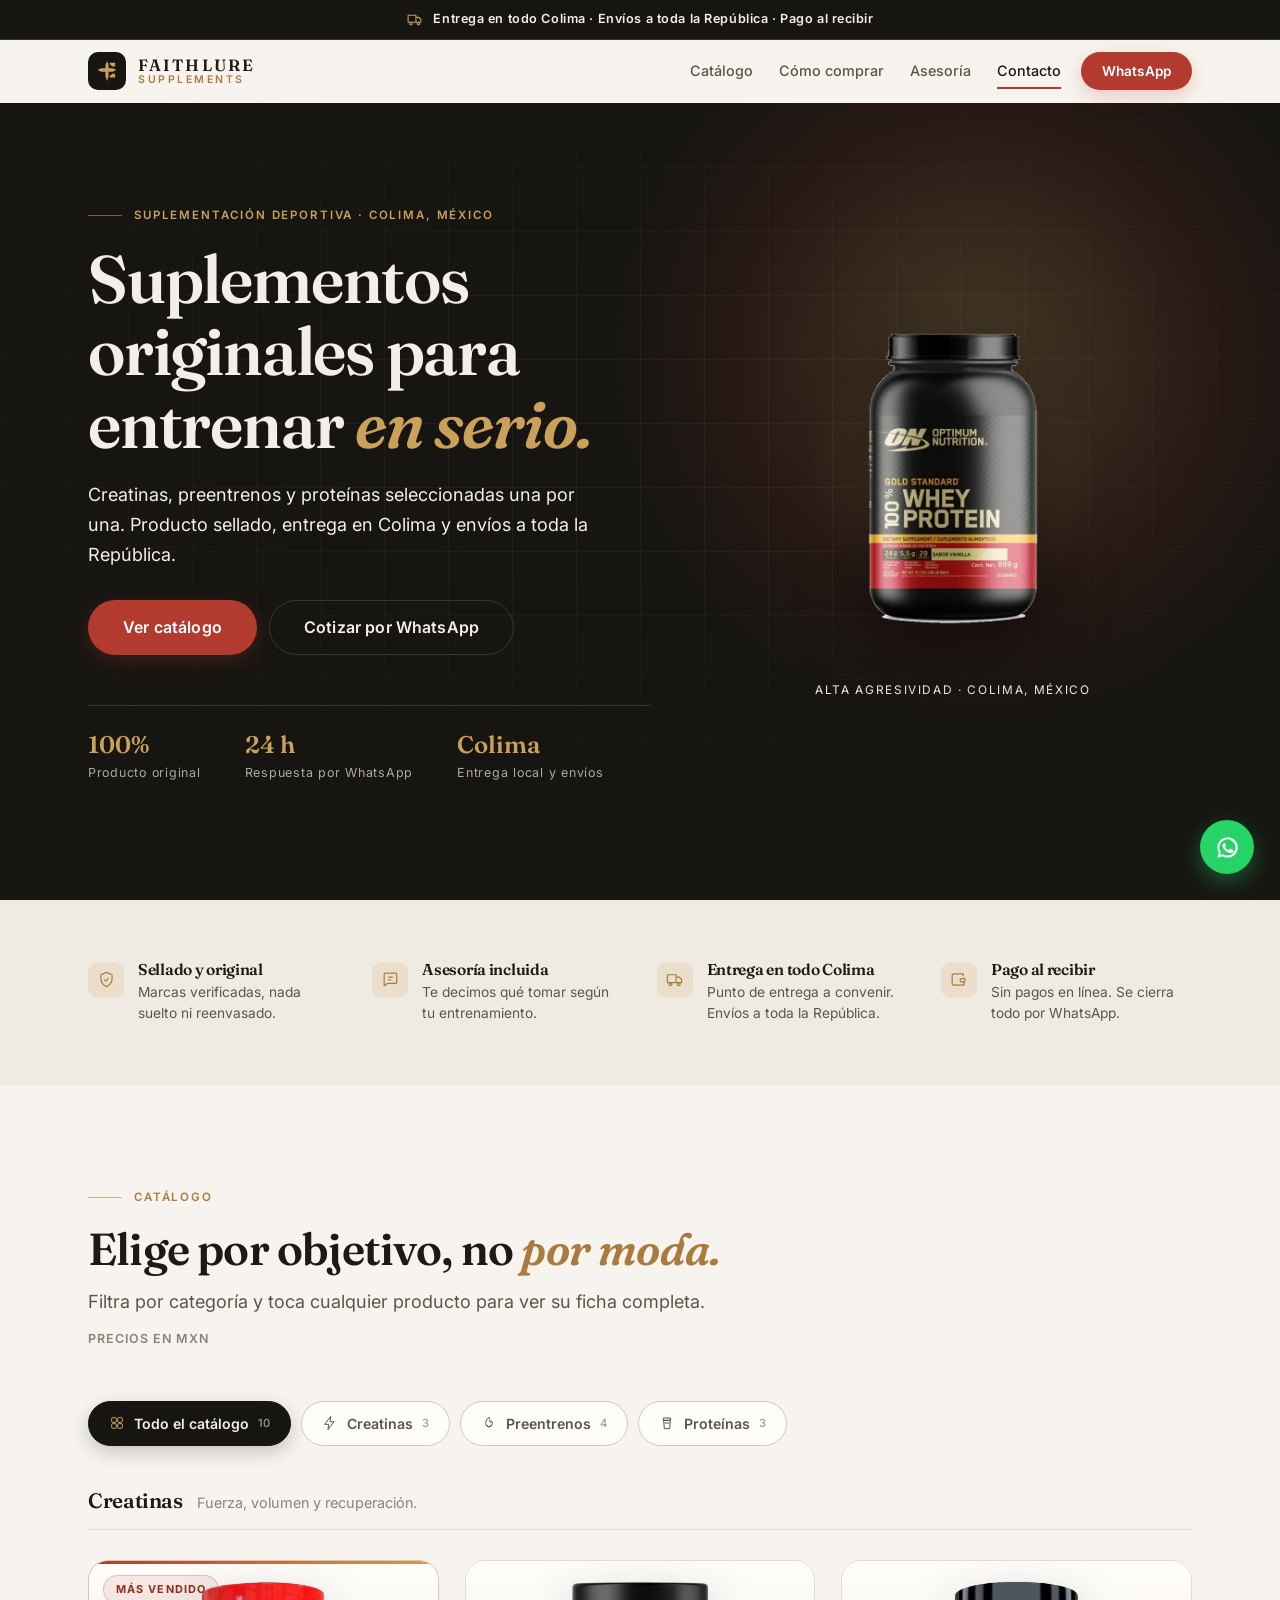
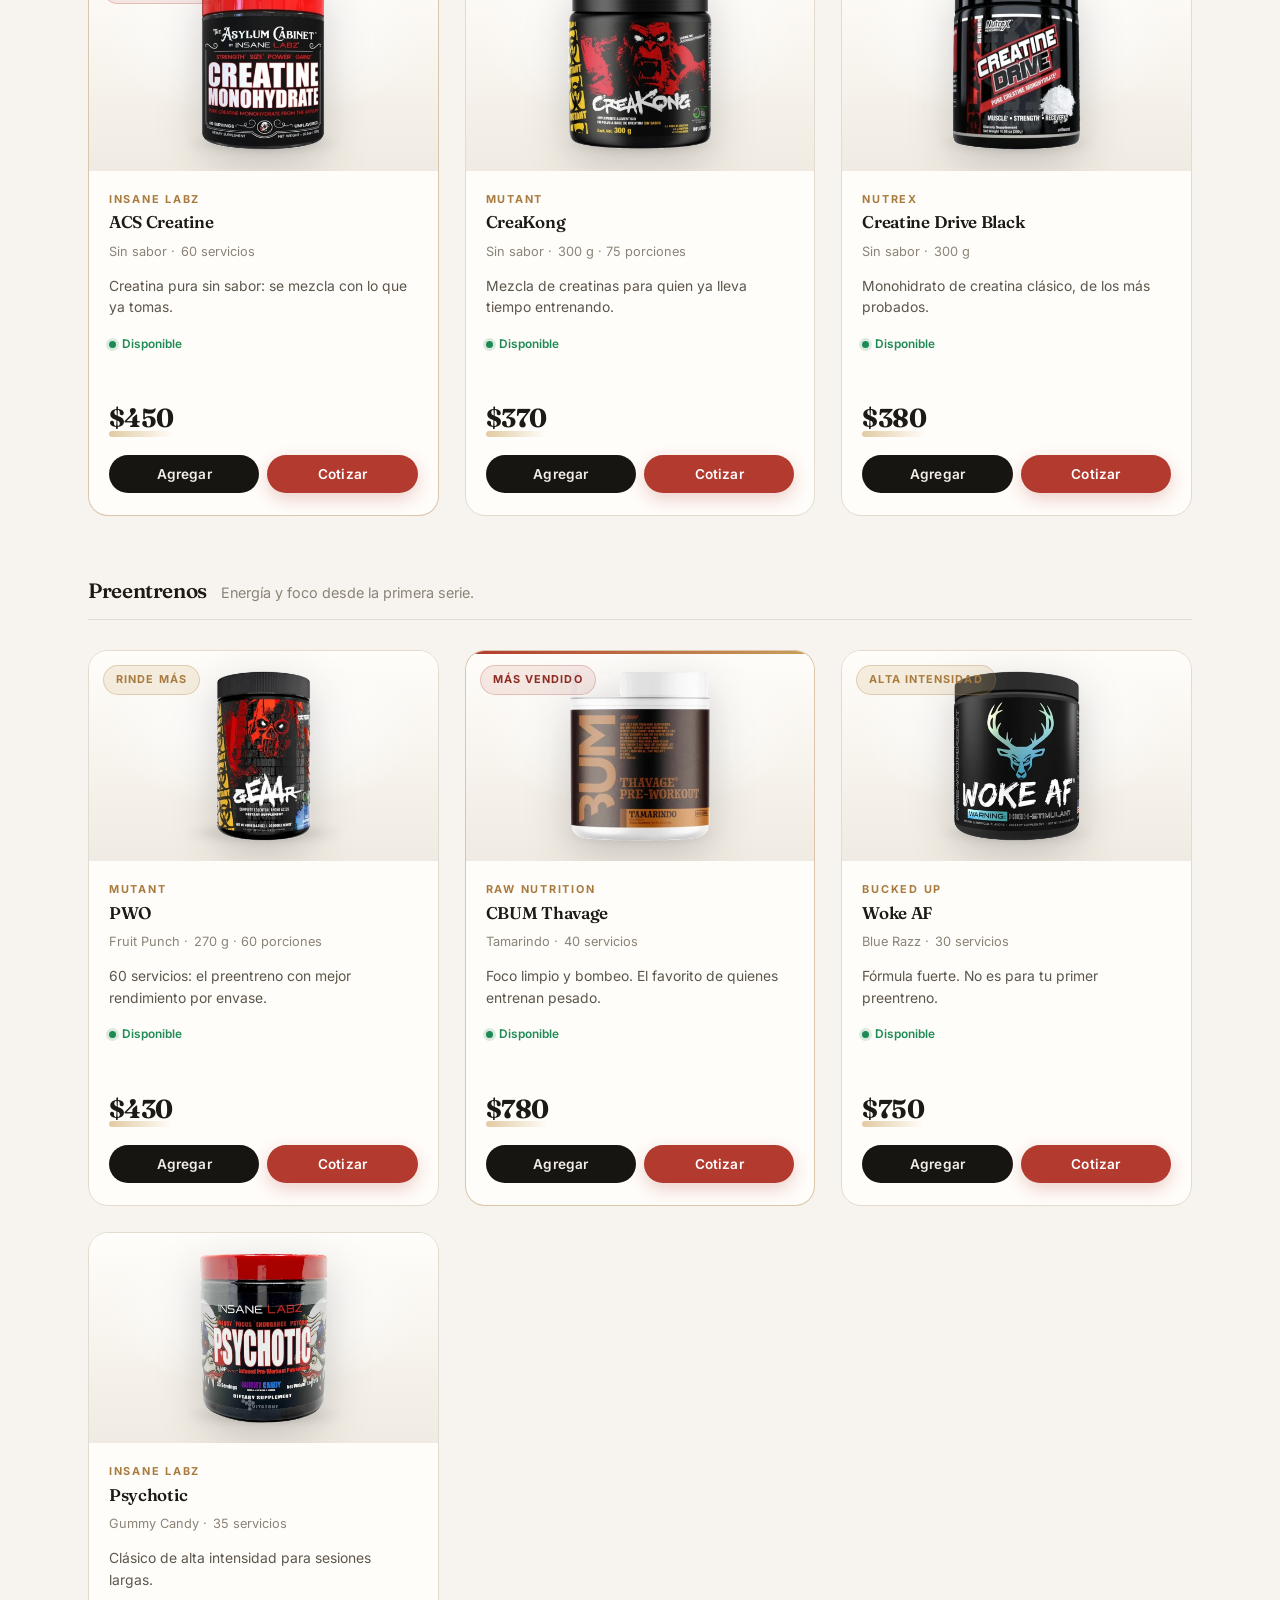
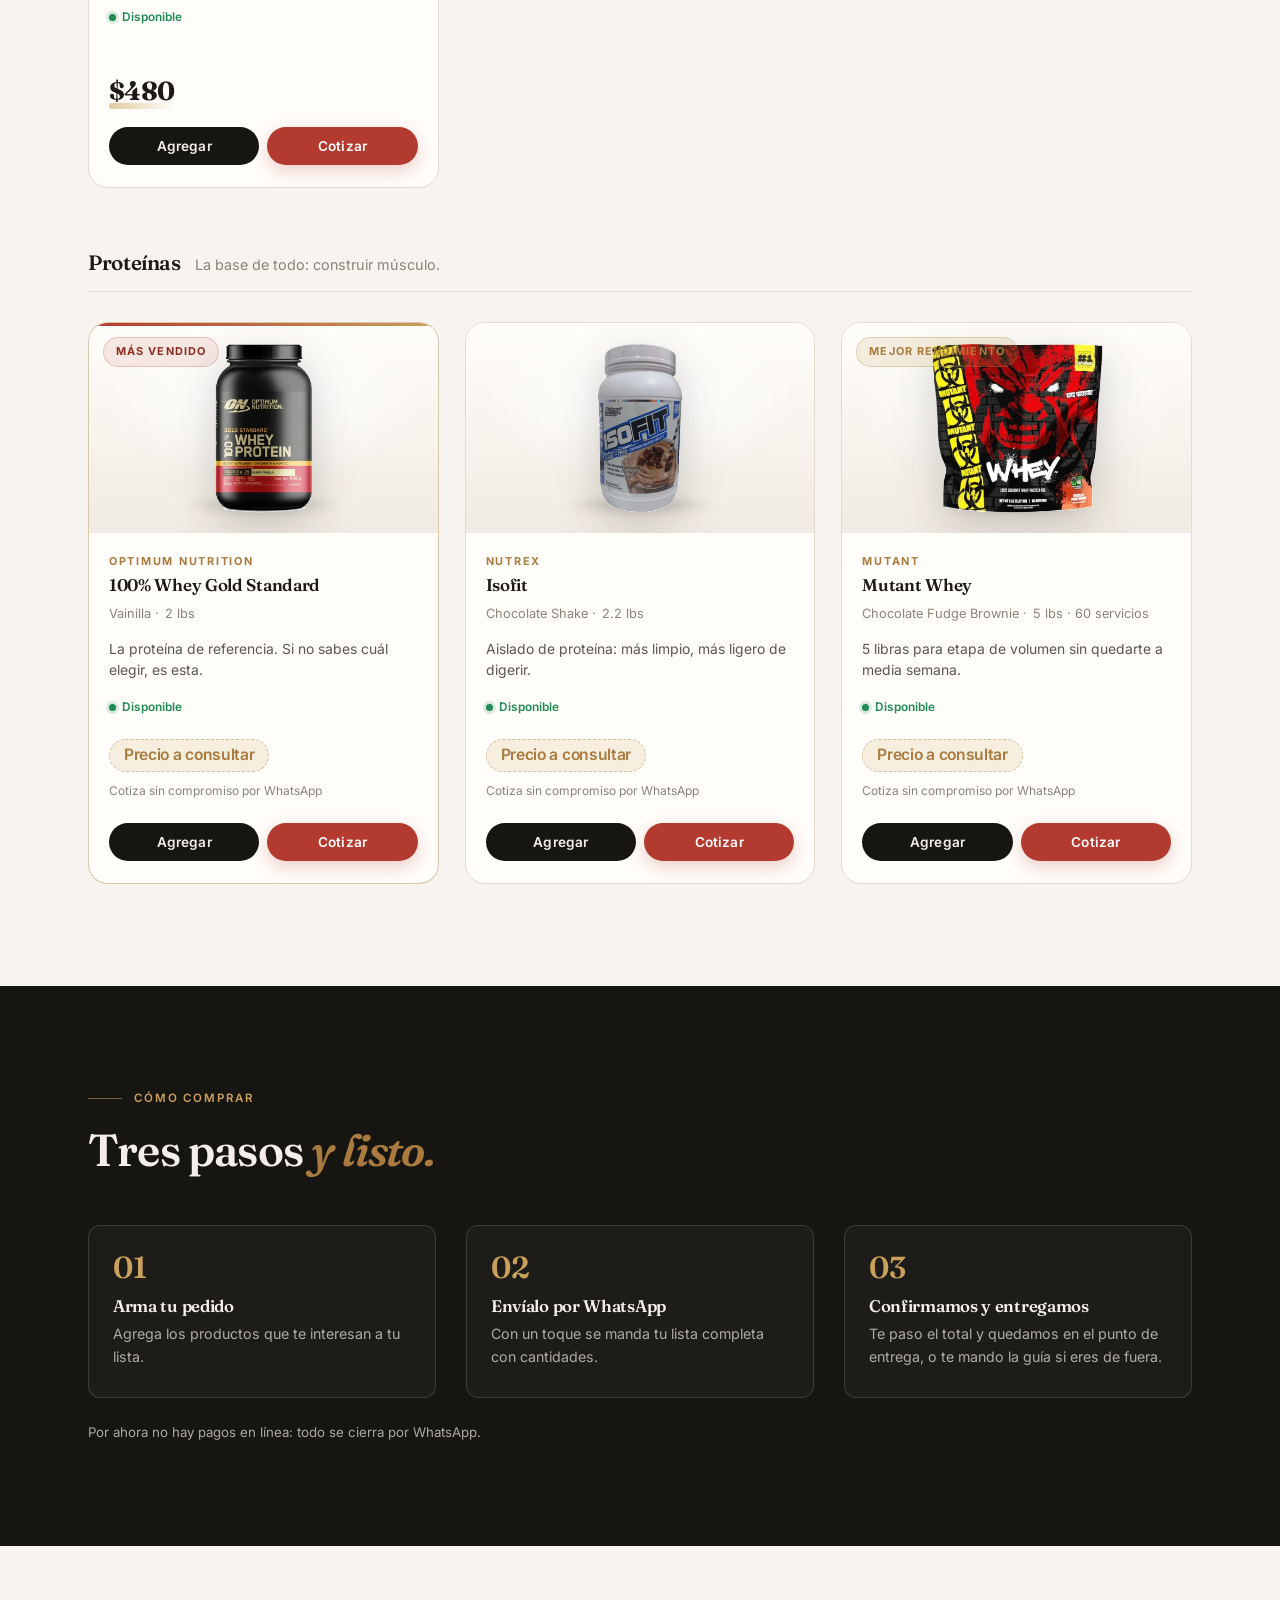
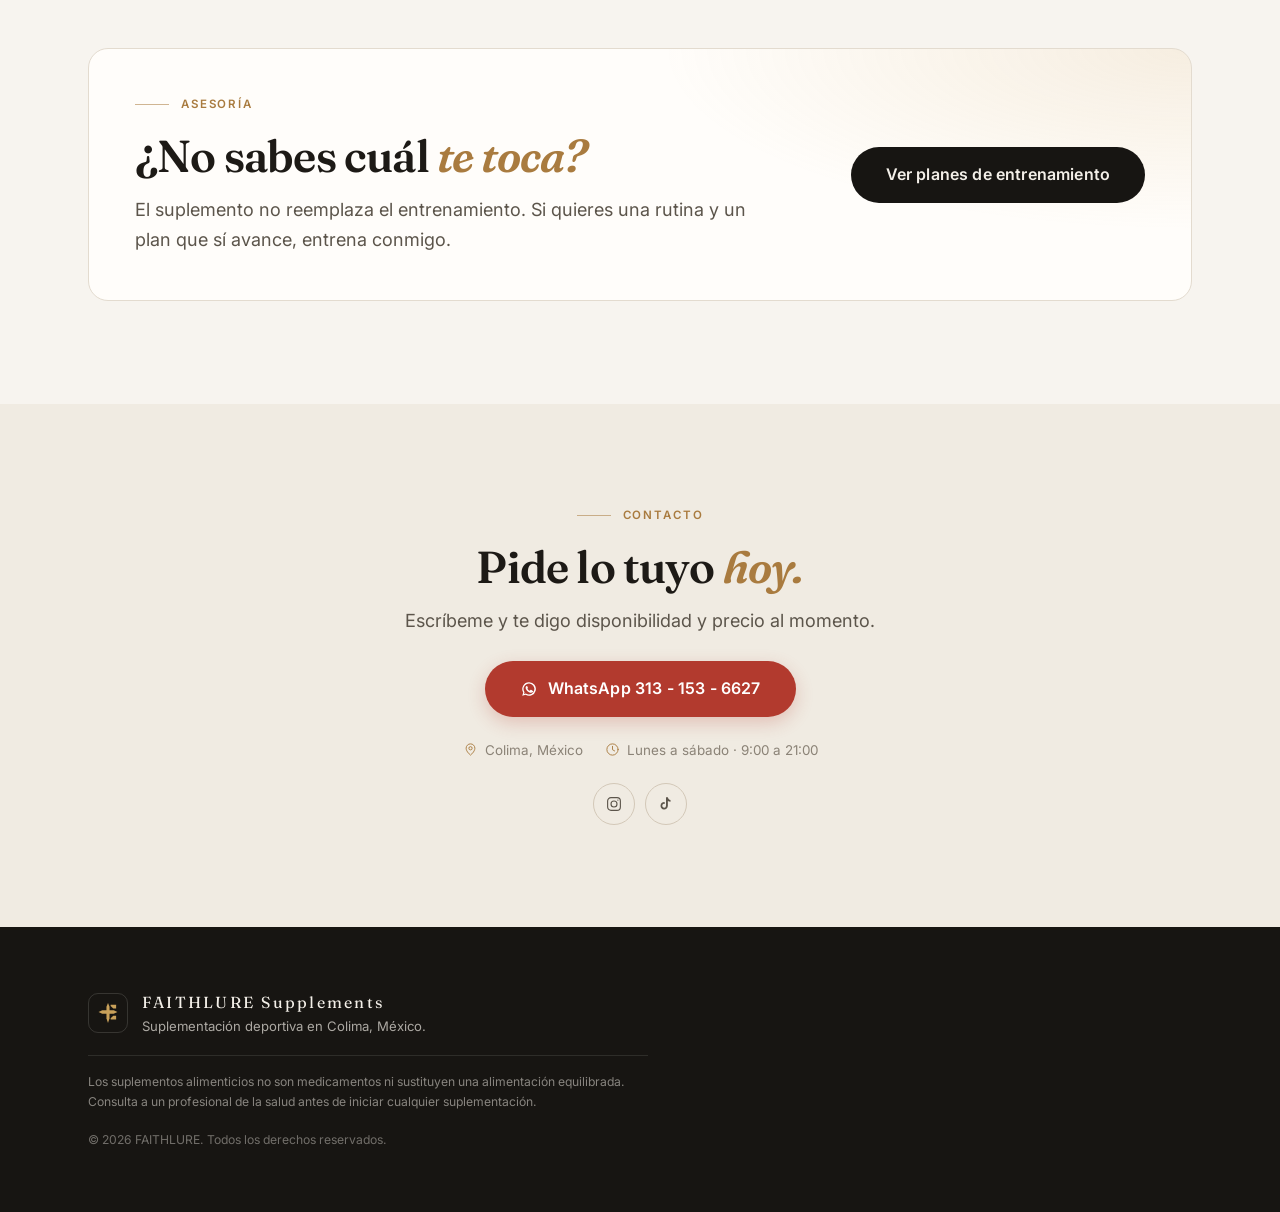
==== commit 4ec8fcb5: "Encender los precios y anunciar la cobertura de entrega Precios de la lista de septiembre 2026 (show" ====
--- a/index.html
+++ b/index.html
@@ -22,6 +22,16 @@
 <body>
 
 <a href="#top" class="skip-link">Saltar al contenido</a>
+
+<!-- ============================================================
+     AVISO DE COBERTURA
+     ============================================================ -->
+<div class="announce" id="announce" hidden>
+  <p class="announce__inner">
+    <span class="announce__icon" aria-hidden="true"></span>
+    <span id="announceText"></span>
+  </p>
+</div>
 
 <!-- ============================================================
      NAV
@@ -106,6 +116,7 @@
         <p class="eyebrow"><span class="eyebrow__rule" aria-hidden="true"></span><span id="catalogEyebrow"></span></p>
         <h2 class="section__title" id="catalogTitle"></h2>
         <p class="lead" id="catalogText"></p>
+        <p class="catalog__pricenote" id="catalogPriceNote" hidden></p>
       </header>
 
       <div class="filters reveal" id="filters" role="tablist" aria-label="Categorías"></div>
--- a/style.css
+++ b/style.css
@@ -157,6 +157,15 @@
 .section__title { font-size: var(--fs-h2); margin-bottom: 14px; }
 .section__title em { font-style: italic; color: var(--bronze); font-variation-settings: 'SOFT' 40, 'WONK' 1; }
 .lead { font-size: var(--fs-lead); max-width: 58ch; }
+.catalog__pricenote {
+  margin-top: 12px;
+  font-size: 0.78rem;
+  font-weight: 600;
+  letter-spacing: 0.08em;
+  text-transform: uppercase;
+  color: var(--text-mute);
+}
+.catalog__pricenote[hidden] { display: none; }
 
 /* -------------------------------------------------------------------------
    4. EYEBROW / DISTINTIVOS
@@ -281,7 +290,43 @@
 .btn--disabled { opacity: 0.45; pointer-events: none; animation: none; }
 
 /* -------------------------------------------------------------------------
-   6. NAV
+   6. AVISO DE COBERTURA
+   ------------------------------------------------------------------------- */
+.announce {
+  background: var(--ink);
+  color: var(--text-onink);
+  border-bottom: 1px solid rgba(201, 161, 90, 0.22);
+}
+.announce[hidden] { display: none; }
+.announce__inner {
+  max-width: var(--maxw);
+  margin: 0 auto;
+  padding: 9px var(--gutter);
+  display: flex;
+  align-items: center;
+  justify-content: center;
+  gap: 10px;
+  text-align: center;
+  font-size: 0.79rem;
+  font-weight: 600;
+  letter-spacing: 0.045em;
+  color: var(--text-onink);
+}
+.announce__icon {
+  display: inline-flex;
+  width: 17px;
+  height: 17px;
+  flex-shrink: 0;
+  color: var(--gold);
+}
+.announce__icon svg { width: 100%; height: 100%; }
+
+@media (max-width: 560px) {
+  .announce__inner { font-size: 0.72rem; letter-spacing: 0.02em; line-height: 1.4; }
+}
+
+/* -------------------------------------------------------------------------
+   7. NAV
    ------------------------------------------------------------------------- */
 .nav {
   position: sticky;
@@ -377,8 +422,10 @@
   .nav__toggle { display: grid; }
   .nav__cta { display: none; }
   .nav__links {
-    position: fixed;
-    inset: 66px 0 auto 0;
+    position: absolute;
+    top: 100%;
+    left: 0;
+    right: 0;
     flex-direction: column;
     align-items: stretch;
     gap: 0;
@@ -389,7 +436,7 @@
     opacity: 0;
     pointer-events: none;
     transition: opacity 0.25s var(--ease), transform 0.25s var(--ease);
-    max-height: calc(100vh - 66px);
+    max-height: calc(100vh - 100px);
     overflow-y: auto;
   }
   .nav__links.is-open { opacity: 1; transform: none; pointer-events: auto; }
@@ -398,7 +445,7 @@
 }
 
 /* -------------------------------------------------------------------------
-   7. HERO
+   8. HERO
    ------------------------------------------------------------------------- */
 .hero {
   position: relative;
@@ -492,11 +539,12 @@
 }
 
 /* -------------------------------------------------------------------------
-   8. BOTE 3D
+   9. FOTO DEL PRODUCTO
    -------------------------------------------------------------------------
-   El bote se arma en JavaScript con varios segmentos girados en círculo.
-   Aquí solo viven la perspectiva, el giro y las sombras.
-   ------------------------------------------------------------------------- */
+   Los productos se muestran con su foto real sobre un fondo de estudio.
+   ------------------------------------------------------------------------- */
+
+/* Estudio del hero */
 .stage {
   position: relative;
   width: 100%;
@@ -504,105 +552,68 @@
   aspect-ratio: 1 / 1.05;
   display: grid;
   place-items: center;
-  perspective: 1100px;
+}
+.stage::before {
+  content: "";
+  position: absolute;
+  width: 82%;
+  aspect-ratio: 1;
+  border-radius: 50%;
+  background: radial-gradient(circle, rgba(201, 161, 90, 0.30), rgba(201, 161, 90, 0.06) 48%, transparent 70%);
 }
 .stage::after {
   content: "";
   position: absolute;
-  bottom: 12%;
-  width: 62%;
-  height: 26px;
+  bottom: 14%;
+  width: 48%;
+  height: 22px;
   border-radius: 50%;
   background: radial-gradient(ellipse at center, rgba(0, 0, 0, 0.55), transparent 70%);
-  filter: blur(6px);
-}
-.stage::before {
-  content: "";
-  position: absolute;
-  width: 78%;
-  aspect-ratio: 1;
-  border-radius: 50%;
-  background: radial-gradient(circle, rgba(201, 161, 90, 0.20), transparent 66%);
-}
-
-.jar3d {
+  filter: blur(7px);
+}
+
+.shot {
   position: relative;
-  width: var(--jar-w, 150px);
-  height: var(--jar-h, 210px);
-  transform-style: preserve-3d;
   z-index: 1;
-}
-.jar {
-  position: absolute;
-  inset: 0;
-  transform-style: preserve-3d;
-  transform: rotateX(-8deg) rotateY(var(--spin, 0deg));
-  animation: jar-spin 26s linear infinite;
-  animation-play-state: paused;
-  will-change: transform;
-}
-.jar--visible { animation-play-state: running; }
-.jar--manual { animation: none; }
-@keyframes jar-spin {
-  from { transform: rotateX(-8deg) rotateY(0deg); }
-  to   { transform: rotateX(-8deg) rotateY(360deg); }
-}
-
-.jar__seg {
-  position: absolute;
-  top: 0;
-  left: 50%;
-  height: 100%;
-  backface-visibility: hidden;
-}
-.jar__cap {
-  position: absolute;
-  left: 50%;
-  border-radius: 50%;
-  transform-style: preserve-3d;
-}
-.jar__label {
-  position: absolute;
-  left: 50%;
-  top: 32%;
-  width: 74%;
-  transform: translateX(-50%) translateZ(calc(var(--jar-r, 62px) + 1px));
-  text-align: center;
-  pointer-events: none;
-  backface-visibility: hidden;
-}
-.jar__label b {
-  display: block;
-  font-family: var(--font-display);
-  font-size: 0.86rem;
-  line-height: 1.15;
-  letter-spacing: 0.02em;
-}
-.jar__label i {
-  display: block;
-  font-style: normal;
-  font-size: 0.56rem;
-  letter-spacing: 0.2em;
-  text-transform: uppercase;
-  opacity: 0.7;
-  margin-top: 4px;
-}
-
-/* Foto real del producto: marco con inclinación 3D */
-.photo3d {
-  position: relative;
-  width: 100%;
-  height: 100%;
   display: grid;
   place-items: center;
-  transform-style: preserve-3d;
-  transform: rotateY(var(--tilt-y, 0deg)) rotateX(var(--tilt-x, 0deg));
+  width: 100%;
+  padding: 10px;
+}
+/* La altura se fija en píxeles: así una foto ancha (una bolsa) y una alta
+   (un bote) ocupan el mismo espacio y ninguna se sale de su tarjeta. */
+.shot__img {
+  width: auto;
+  max-width: 100%;
+  object-fit: contain;
+  filter: drop-shadow(0 14px 22px rgba(23, 21, 18, 0.20));
   transition: transform 0.4s var(--ease);
 }
-.photo3d img { max-height: 100%; width: auto; filter: drop-shadow(0 18px 26px rgba(0, 0, 0, 0.35)); }
-
-/* -------------------------------------------------------------------------
-   9. BARRA DE CONFIANZA
+.shot--sm .shot__img { height: 172px; }
+.shot--lg .shot__img { height: 300px; filter: drop-shadow(0 20px 30px rgba(23, 21, 18, 0.24)); }
+.stage .shot--lg .shot__img { height: 296px; filter: drop-shadow(0 22px 34px rgba(0, 0, 0, 0.5)); }
+
+@media (max-width: 760px) {
+  .shot--lg .shot__img { height: 236px; }
+}
+
+/* Producto sin foto todavía */
+.shot__placeholder {
+  display: grid;
+  place-items: center;
+  width: 58%;
+  aspect-ratio: 3 / 4;
+  border-radius: var(--r-md);
+  border: 1px dashed var(--line-strong);
+  background: var(--paper-warm);
+  color: var(--text-mute);
+  font-family: var(--font-display);
+  font-size: 1.5rem;
+  letter-spacing: 0.08em;
+}
+
+/* -------------------------------------------------------------------------
+   10. BARRA DE CONFIANZA
    ------------------------------------------------------------------------- */
 .trust {
   display: grid;
@@ -626,7 +637,7 @@
 @media (max-width: 470px) { .trust { grid-template-columns: 1fr; } }
 
 /* -------------------------------------------------------------------------
-   10. FILTROS DE CATEGORÍA
+   11. FILTROS DE CATEGORÍA
    ------------------------------------------------------------------------- */
 .filters {
   display: flex;
@@ -664,7 +675,7 @@
 }
 
 /* -------------------------------------------------------------------------
-   11. CATÁLOGO
+   12. CATÁLOGO
    ------------------------------------------------------------------------- */
 .catalog { display: grid; gap: clamp(42px, 5vw, 74px); }
 .catalog__group[hidden] { display: none; }
@@ -723,13 +734,13 @@
 /* Escenario 3D dentro de la tarjeta */
 .card__stage {
   position: relative;
+  overflow: hidden;
   height: 210px;
   display: grid;
   place-items: center;
-  perspective: 900px;
   background:
-    radial-gradient(70% 60% at 50% 42%, rgba(201, 161, 90, 0.14), transparent 70%),
-    linear-gradient(180deg, var(--paper-warm), var(--paper-card));
+    radial-gradient(64% 52% at 50% 38%, #ffffff, transparent 72%),
+    linear-gradient(180deg, var(--paper-card), var(--paper-warm));
   border: 0;
   padding: 0;
   width: 100%;
@@ -746,9 +757,7 @@
   background: radial-gradient(ellipse at center, rgba(23, 21, 18, 0.30), transparent 70%);
   filter: blur(4px);
 }
-.card__stage .jar3d { transition: transform 0.35s var(--ease); }
-.card:hover .card__stage .jar3d { transform: scale(1.06); }
-.card:hover .card__stage .jar { animation-duration: 8s; }
+.card:hover .card__stage .shot__img { transform: scale(1.07) translateY(-3px); }
 
 .card__zoom {
   position: absolute;
@@ -858,7 +867,7 @@
 }
 
 /* -------------------------------------------------------------------------
-   12. FICHA EN 3D (modal)
+   13. FICHA DEL PRODUCTO (modal)
    ------------------------------------------------------------------------- */
 .modal { position: fixed; inset: 0; z-index: 200; }
 .modal[hidden] { display: none; }
@@ -906,30 +915,21 @@
   position: relative;
   display: grid;
   place-items: center;
-  padding: 40px 20px;
-  background: var(--ink);
-  perspective: 1100px;
+  padding: 34px 24px;
+  background:
+    radial-gradient(58% 46% at 50% 36%, #ffffff, transparent 74%),
+    linear-gradient(170deg, var(--paper-card) 20%, var(--paper-warm));
   border-radius: var(--r-lg) 0 0 var(--r-lg);
-  cursor: grab;
-  touch-action: pan-y;
-  user-select: none;
-}
-.detail__stage.is-dragging { cursor: grabbing; }
+}
 .detail__stage::before {
   content: "";
   position: absolute;
-  width: 74%;
-  aspect-ratio: 1;
+  bottom: 15%;
+  width: 46%;
+  height: 22px;
   border-radius: 50%;
-  background: radial-gradient(circle, rgba(201, 161, 90, 0.22), transparent 66%);
-}
-.detail__drag {
-  position: absolute;
-  bottom: 16px;
-  font-size: 0.7rem;
-  letter-spacing: 0.14em;
-  text-transform: uppercase;
-  color: rgba(243, 239, 232, 0.45);
+  background: radial-gradient(ellipse at center, rgba(23, 21, 18, 0.34), transparent 72%);
+  filter: blur(6px);
 }
 .detail__body { padding: clamp(26px, 3.2vw, 40px); display: flex; flex-direction: column; }
 .detail__brand {
@@ -951,11 +951,11 @@
 
 @media (max-width: 760px) {
   .detail { grid-template-columns: 1fr; }
-  .detail__stage { border-radius: var(--r-lg) var(--r-lg) 0 0; padding: 34px 20px 40px; }
-}
-
-/* -------------------------------------------------------------------------
-   13. LISTA DE PEDIDO
+  .detail__stage { border-radius: var(--r-lg) var(--r-lg) 0 0; padding: 30px 24px; }
+}
+
+/* -------------------------------------------------------------------------
+   14. LISTA DE PEDIDO
    ------------------------------------------------------------------------- */
 .cart { position: fixed; inset: 0; z-index: 210; }
 .cart[hidden] { display: none; }
@@ -999,10 +999,16 @@
   width: 44px; height: 44px;
   border-radius: 10px;
   display: grid; place-items: center;
+  background: var(--paper-warm);
+  border: 1px solid var(--line);
+  color: var(--text-mute);
   font-family: var(--font-display);
   font-size: 0.78rem;
   font-weight: 700;
-}
+  overflow: hidden;
+  padding: 3px;
+}
+.cart__swatch img { width: 100%; height: 100%; object-fit: contain; }
 .cart__item h3 { font-size: 0.92rem; line-height: 1.25; }
 .cart__item p { font-size: 0.76rem; color: var(--text-mute); }
 .qty { display: inline-flex; align-items: center; gap: 2px; }
@@ -1036,7 +1042,7 @@
 .cart__clear:hover { color: var(--clay); }
 
 /* -------------------------------------------------------------------------
-   14. CÓMO COMPRAR
+   15. CÓMO COMPRAR
    ------------------------------------------------------------------------- */
 .steps {
   display: grid;
@@ -1065,7 +1071,7 @@
 @media (max-width: 760px) { .steps { grid-template-columns: 1fr; } }
 
 /* -------------------------------------------------------------------------
-   15. ASESORÍA / COACH
+   16. ASESORÍA / COACH
    ------------------------------------------------------------------------- */
 .coach {
   display: grid;
@@ -1082,7 +1088,7 @@
 @media (max-width: 760px) { .coach { grid-template-columns: 1fr; } }
 
 /* -------------------------------------------------------------------------
-   16. CONTACTO
+   17. CONTACTO
    ------------------------------------------------------------------------- */
 .contact { max-width: 620px; margin: 0 auto; text-align: center; }
 .contact .eyebrow { justify-content: center; }
@@ -1114,7 +1120,7 @@
 .contact__social svg { width: 18px; height: 18px; }
 
 /* -------------------------------------------------------------------------
-   17. FOOTER
+   18. FOOTER
    ------------------------------------------------------------------------- */
 .footer { background: var(--ink); color: var(--text-onink-soft); padding-block: clamp(40px, 5vw, 62px); }
 .footer__inner { display: grid; gap: 18px; }
@@ -1139,7 +1145,7 @@
 .footer__copy { font-size: 0.76rem; opacity: 0.6; }
 
 /* -------------------------------------------------------------------------
-   18. BOTONES FLOTANTES Y AVISOS
+   19. BOTONES FLOTANTES Y AVISOS
    ------------------------------------------------------------------------- */
 .fabs {
   position: fixed;
@@ -1228,14 +1234,14 @@
 .toast.is-visible { opacity: 1; transform: translate(-50%, 0); }
 
 /* -------------------------------------------------------------------------
-   19. APARICIÓN AL HACER SCROLL
+   20. APARICIÓN AL HACER SCROLL
    ------------------------------------------------------------------------- */
 .reveal { opacity: 0; transform: translateY(22px); transition: opacity 0.7s var(--ease), transform 0.7s var(--ease); }
 .reveal.is-in { opacity: 1; transform: none; }
 .reveal--delay { transition-delay: 0.12s; }
 
 /* -------------------------------------------------------------------------
-   20. ACCESIBILIDAD Y IMPRESIÓN
+   21. ACCESIBILIDAD Y IMPRESIÓN
    ------------------------------------------------------------------------- */
 @media (prefers-reduced-motion: reduce) {
   html { scroll-behavior: auto; }
@@ -1245,11 +1251,10 @@
     transition-duration: 0.001ms !important;
   }
   .reveal { opacity: 1; transform: none; }
-  .jar { animation: none; }
 }
 
 @media print {
-  .nav, .fabs, .cart, .modal, .toast, .card__zoom, .card__actions { display: none !important; }
+  .announce, .nav, .fabs, .cart, .modal, .toast, .card__zoom, .card__actions { display: none !important; }
   body { background: #fff; }
   .hero, .section--ink, .footer { background: #fff !important; color: #000 !important; }
   .card { break-inside: avoid; border-color: #ccc; }
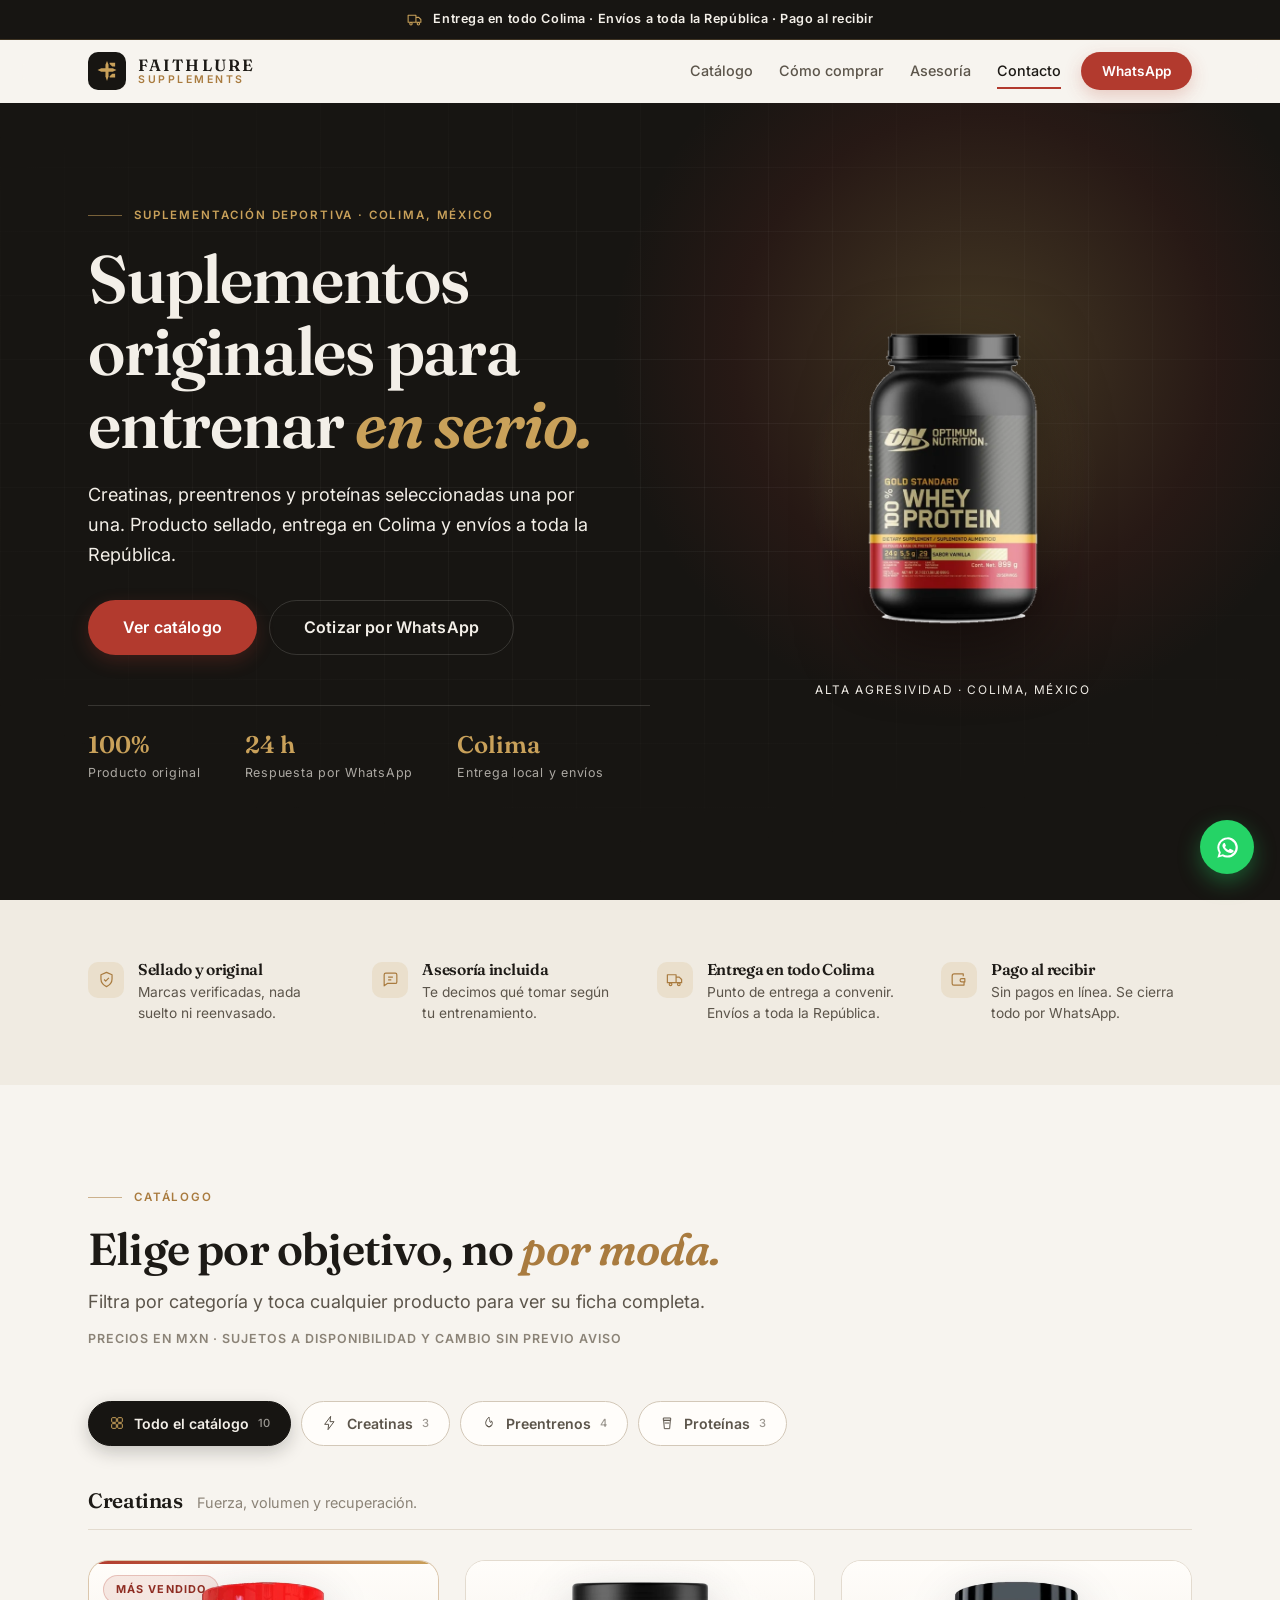
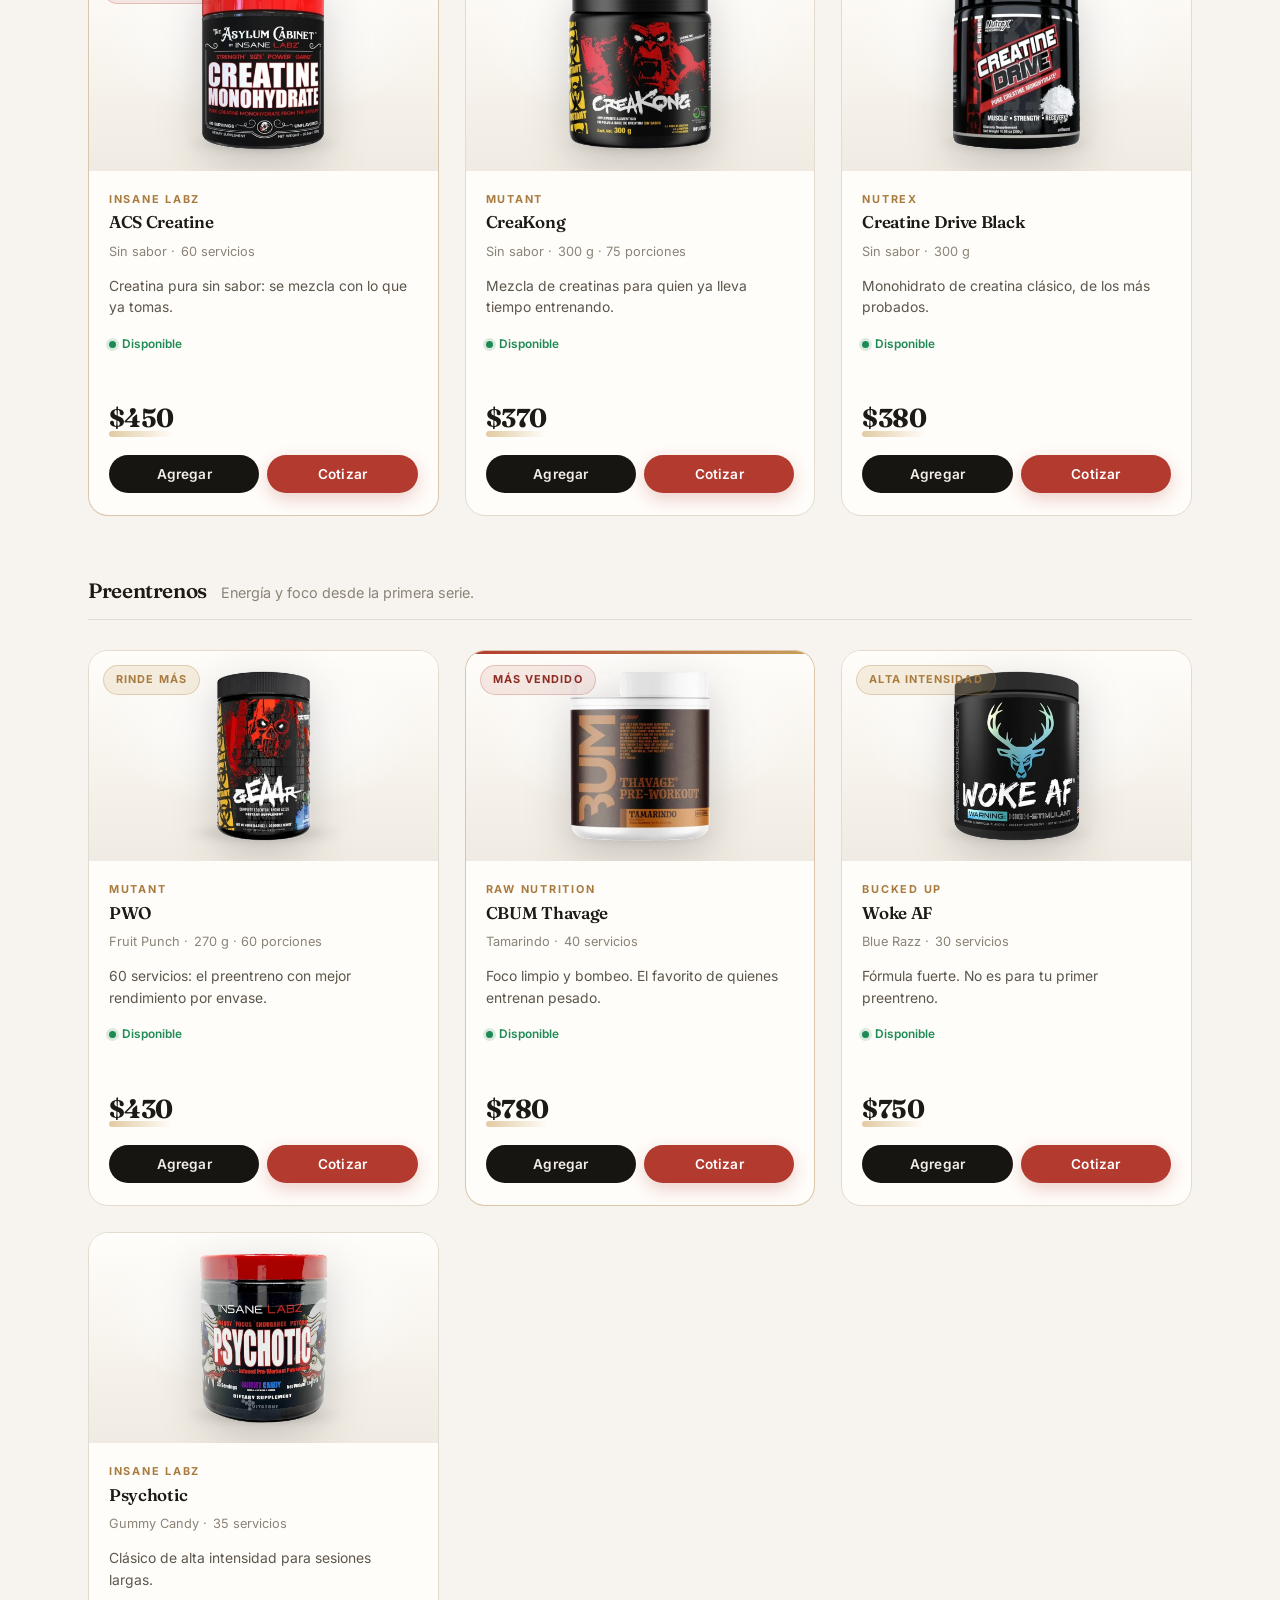
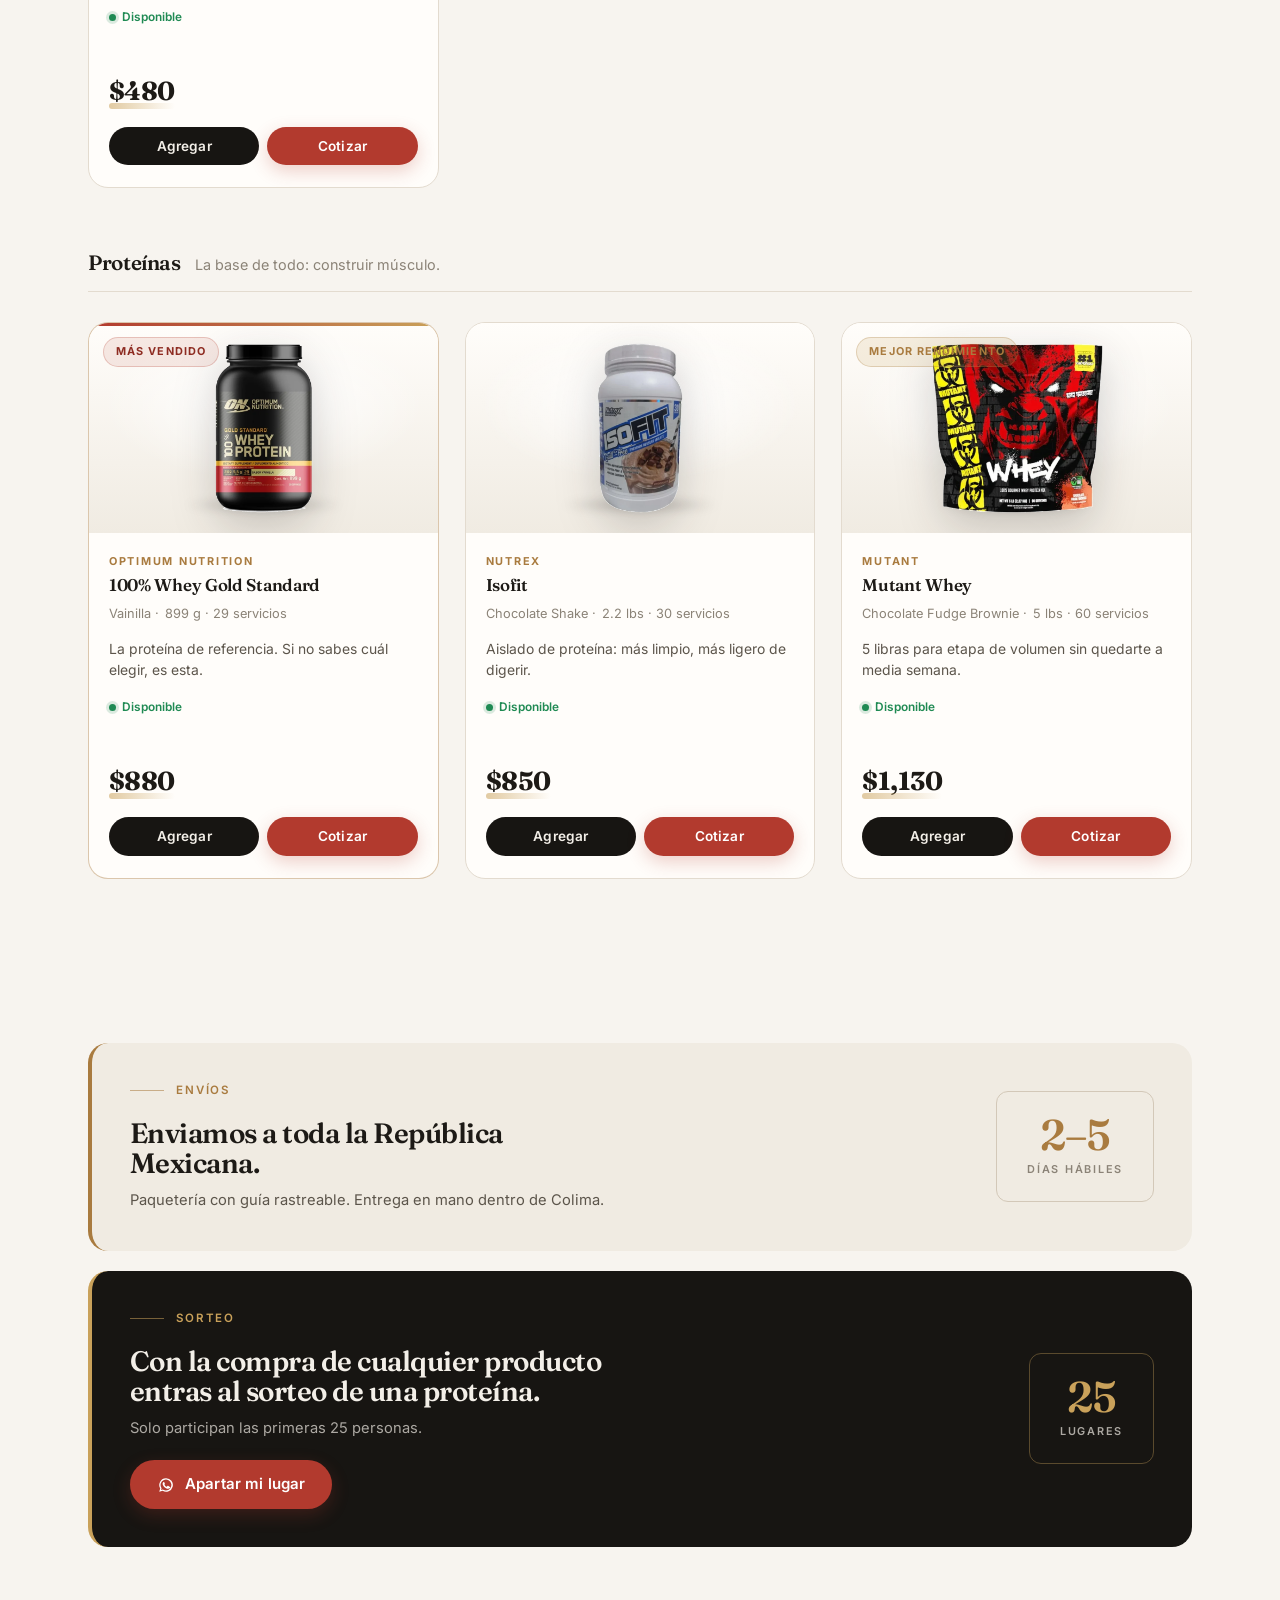
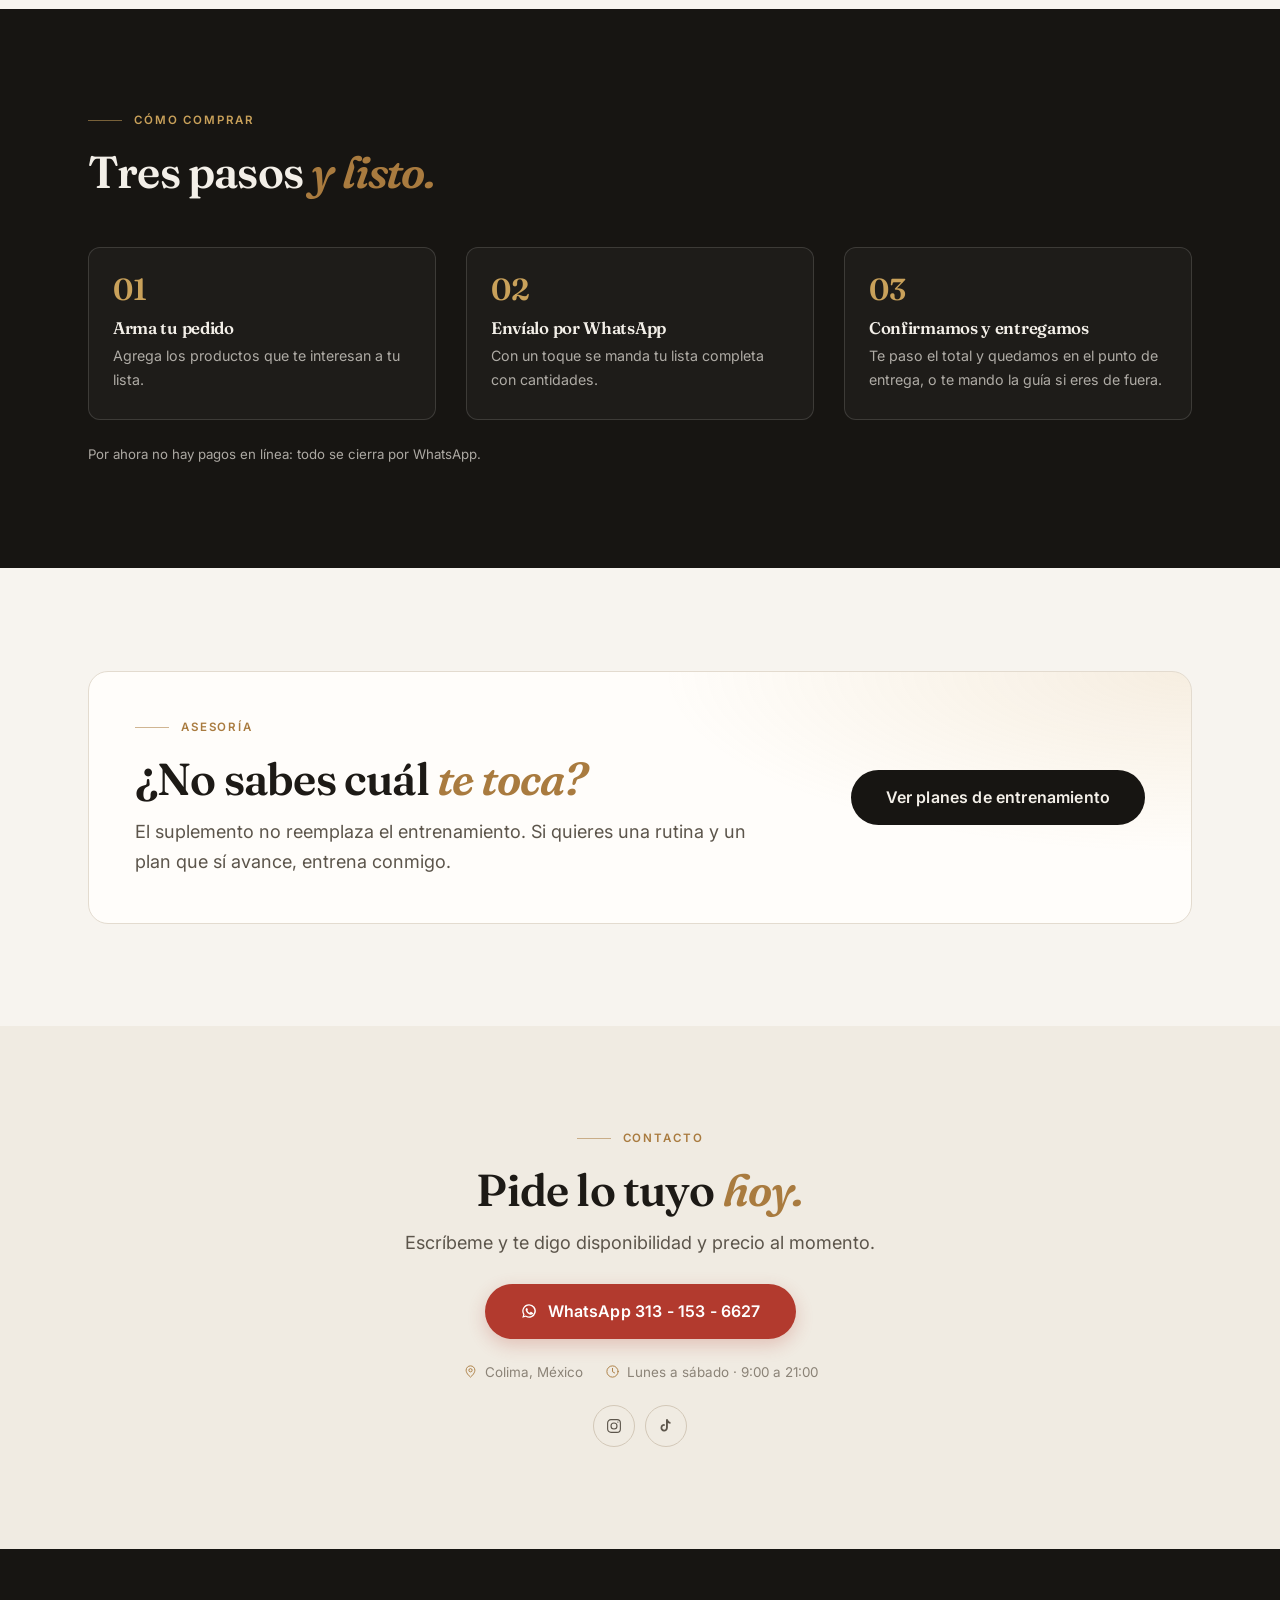
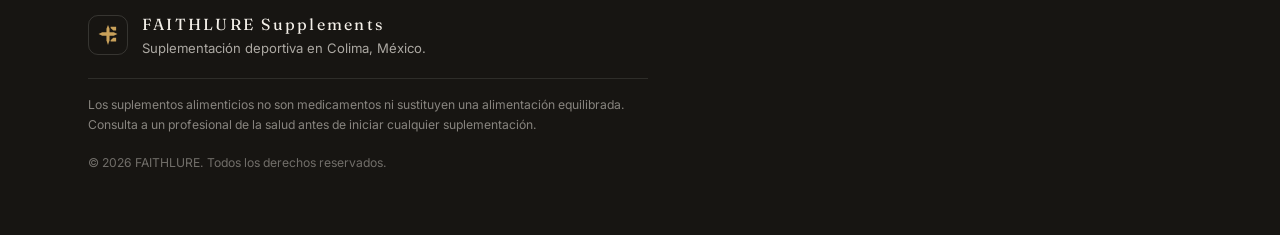
==== commit d1513958: "Cargar los precios de proteínas y agregar envíos y sorteo Precios de la hoja de proteínas (septiembr" ====
--- a/index.html
+++ b/index.html
@@ -126,6 +126,15 @@
   </section>
 
   <!-- ============================================================
+       ENVÍOS Y SORTEO
+       ============================================================ -->
+  <section class="section section--tight" id="envios" hidden>
+    <div class="container">
+      <div class="bands" id="bands"></div>
+    </div>
+  </section>
+
+  <!-- ============================================================
        CÓMO COMPRAR
        ============================================================ -->
   <section class="section section--ink" id="como-comprar">
--- a/style.css
+++ b/style.css
@@ -1042,7 +1042,77 @@
 .cart__clear:hover { color: var(--clay); }
 
 /* -------------------------------------------------------------------------
-   15. CÓMO COMPRAR
+   15. ENVÍOS Y SORTEO
+   ------------------------------------------------------------------------- */
+#envios[hidden] { display: none; }
+
+.bands { display: grid; gap: clamp(14px, 1.8vw, 20px); }
+
+.band {
+  display: grid;
+  grid-template-columns: 1fr auto;
+  gap: clamp(20px, 3vw, 40px);
+  align-items: center;
+  padding: clamp(24px, 3vw, 38px);
+  border-radius: var(--r-lg);
+  border-left: 4px solid var(--bronze);
+}
+.band--light { background: var(--paper-warm); border-left-color: var(--bronze); }
+.band--ink {
+  background: var(--ink);
+  border-left-color: var(--gold);
+  --text: var(--text-onink);
+  --text-soft: var(--text-onink-soft);
+  color: var(--text-onink);
+}
+.band--ink .eyebrow { color: var(--gold); }
+
+.band__title {
+  font-size: clamp(1.25rem, 1rem + 1.1vw, 1.75rem);
+  margin-bottom: 10px;
+  max-width: 26ch;
+}
+.band--ink .band__title { color: var(--text-onink); }
+.band__note { font-size: 0.92rem; max-width: 54ch; }
+.band__cta { margin-top: 20px; }
+
+/* El número grande de la derecha */
+.band__stat {
+  display: grid;
+  justify-items: center;
+  gap: 4px;
+  padding: clamp(14px, 2vw, 22px) clamp(18px, 2.4vw, 30px);
+  border: 1px solid var(--line-strong);
+  border-radius: var(--r-md);
+  text-align: center;
+  flex-shrink: 0;
+}
+.band--ink .band__stat { border-color: rgba(201, 161, 90, 0.38); }
+.band__stat strong {
+  font-family: var(--font-display);
+  font-size: clamp(1.9rem, 1.4rem + 1.6vw, 2.7rem);
+  font-weight: 600;
+  line-height: 1;
+  color: var(--bronze);
+  letter-spacing: -0.02em;
+}
+.band--ink .band__stat strong { color: var(--gold); }
+.band__stat span {
+  font-size: 0.68rem;
+  font-weight: 600;
+  letter-spacing: 0.16em;
+  text-transform: uppercase;
+  color: var(--text-mute);
+}
+.band--ink .band__stat span { color: var(--text-onink-soft); }
+
+@media (max-width: 680px) {
+  .band { grid-template-columns: 1fr; justify-items: start; }
+  .band__stat { justify-self: stretch; }
+}
+
+/* -------------------------------------------------------------------------
+   16. CÓMO COMPRAR
    ------------------------------------------------------------------------- */
 .steps {
   display: grid;
@@ -1071,7 +1141,7 @@
 @media (max-width: 760px) { .steps { grid-template-columns: 1fr; } }
 
 /* -------------------------------------------------------------------------
-   16. ASESORÍA / COACH
+   17. ASESORÍA / COACH
    ------------------------------------------------------------------------- */
 .coach {
   display: grid;
@@ -1088,7 +1158,7 @@
 @media (max-width: 760px) { .coach { grid-template-columns: 1fr; } }
 
 /* -------------------------------------------------------------------------
-   17. CONTACTO
+   18. CONTACTO
    ------------------------------------------------------------------------- */
 .contact { max-width: 620px; margin: 0 auto; text-align: center; }
 .contact .eyebrow { justify-content: center; }
@@ -1120,7 +1190,7 @@
 .contact__social svg { width: 18px; height: 18px; }
 
 /* -------------------------------------------------------------------------
-   18. FOOTER
+   19. FOOTER
    ------------------------------------------------------------------------- */
 .footer { background: var(--ink); color: var(--text-onink-soft); padding-block: clamp(40px, 5vw, 62px); }
 .footer__inner { display: grid; gap: 18px; }
@@ -1145,7 +1215,7 @@
 .footer__copy { font-size: 0.76rem; opacity: 0.6; }
 
 /* -------------------------------------------------------------------------
-   19. BOTONES FLOTANTES Y AVISOS
+   20. BOTONES FLOTANTES Y AVISOS
    ------------------------------------------------------------------------- */
 .fabs {
   position: fixed;
@@ -1234,14 +1304,14 @@
 .toast.is-visible { opacity: 1; transform: translate(-50%, 0); }
 
 /* -------------------------------------------------------------------------
-   20. APARICIÓN AL HACER SCROLL
+   21. APARICIÓN AL HACER SCROLL
    ------------------------------------------------------------------------- */
 .reveal { opacity: 0; transform: translateY(22px); transition: opacity 0.7s var(--ease), transform 0.7s var(--ease); }
 .reveal.is-in { opacity: 1; transform: none; }
 .reveal--delay { transition-delay: 0.12s; }
 
 /* -------------------------------------------------------------------------
-   21. ACCESIBILIDAD Y IMPRESIÓN
+   22. ACCESIBILIDAD Y IMPRESIÓN
    ------------------------------------------------------------------------- */
 @media (prefers-reduced-motion: reduce) {
   html { scroll-behavior: auto; }
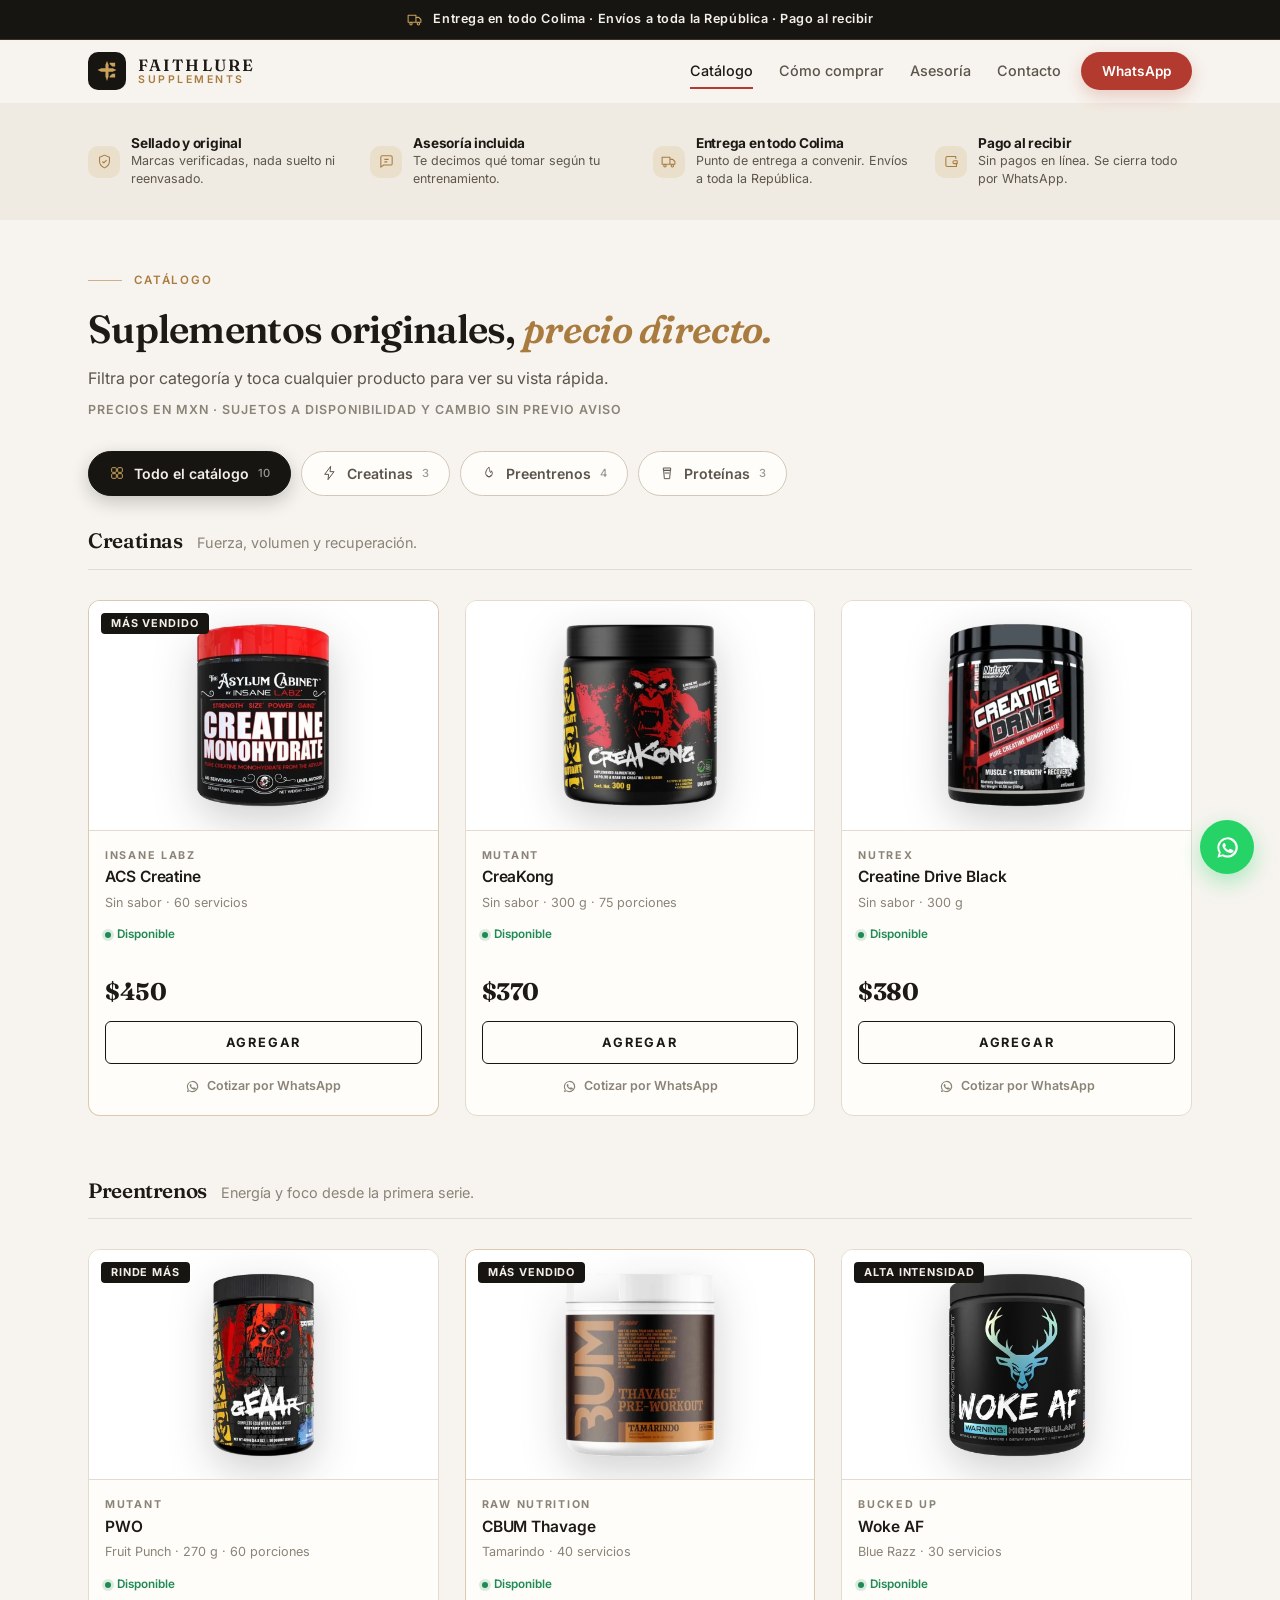
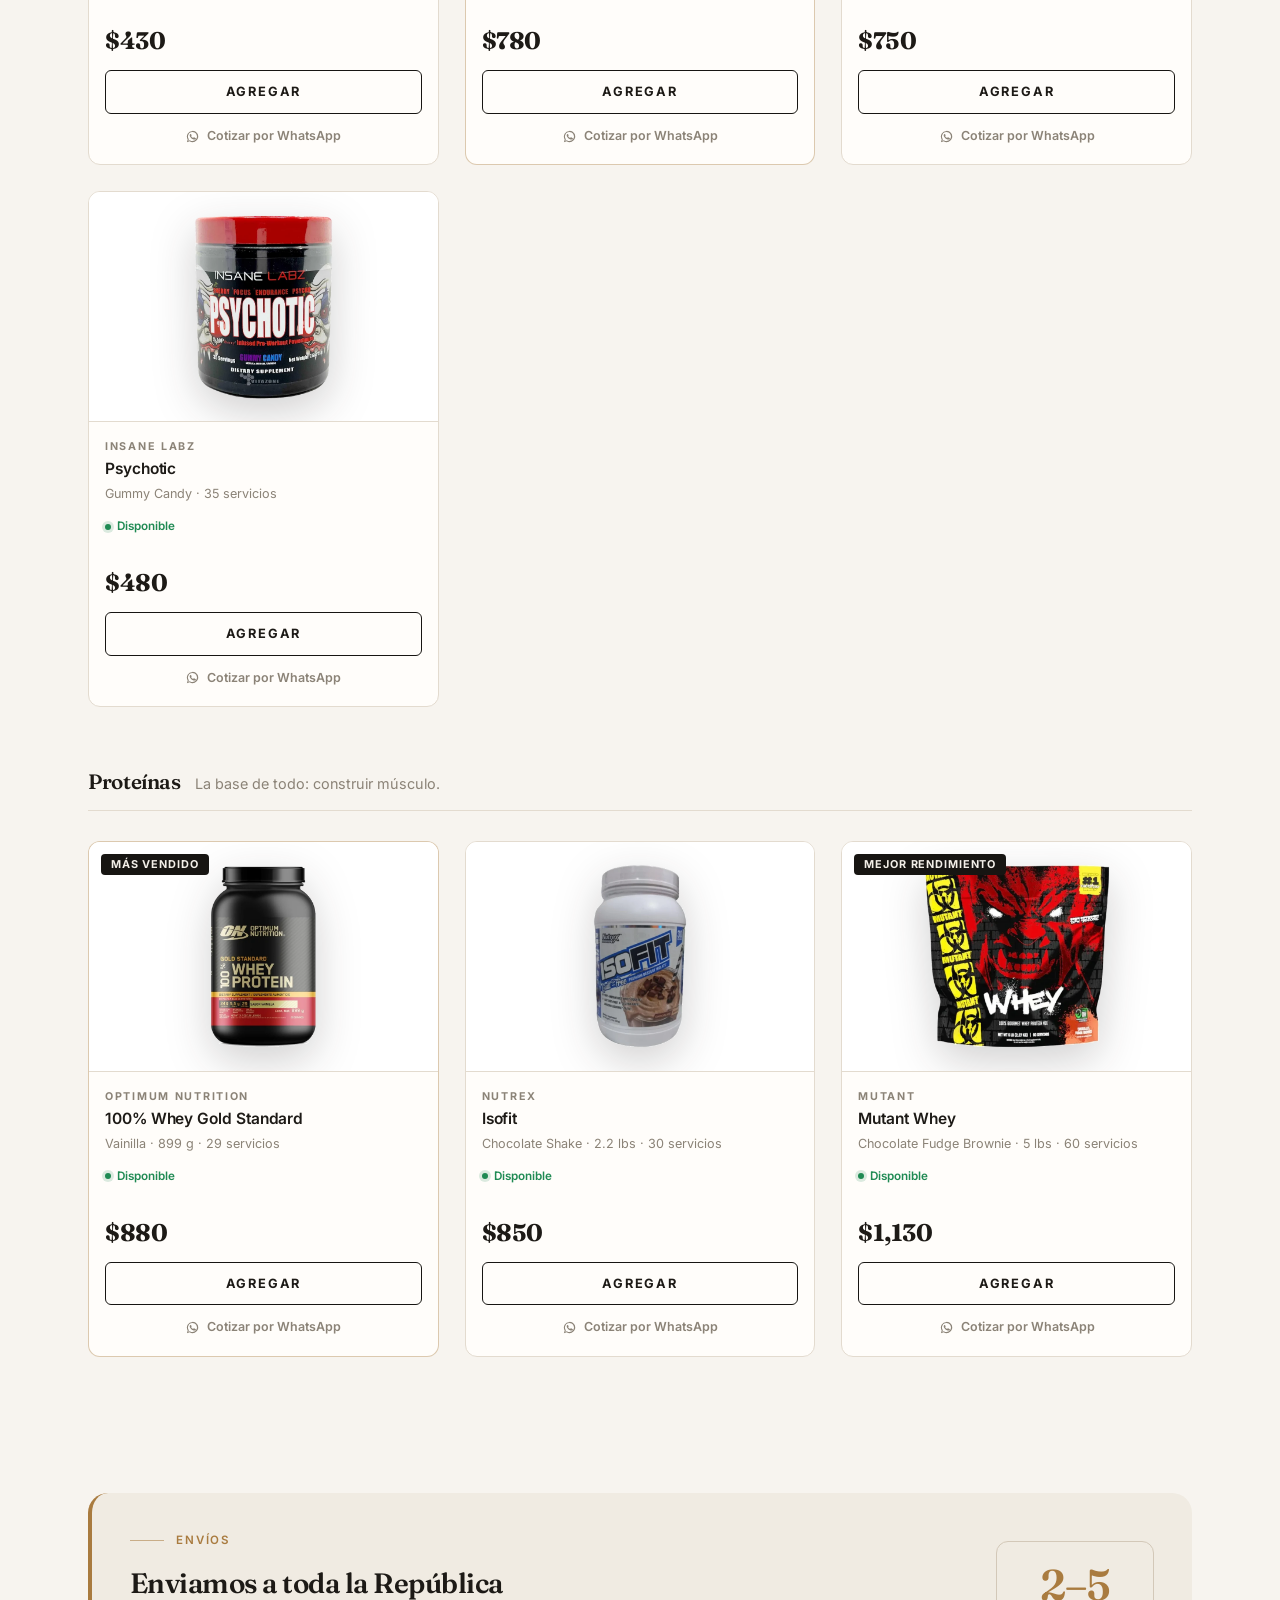
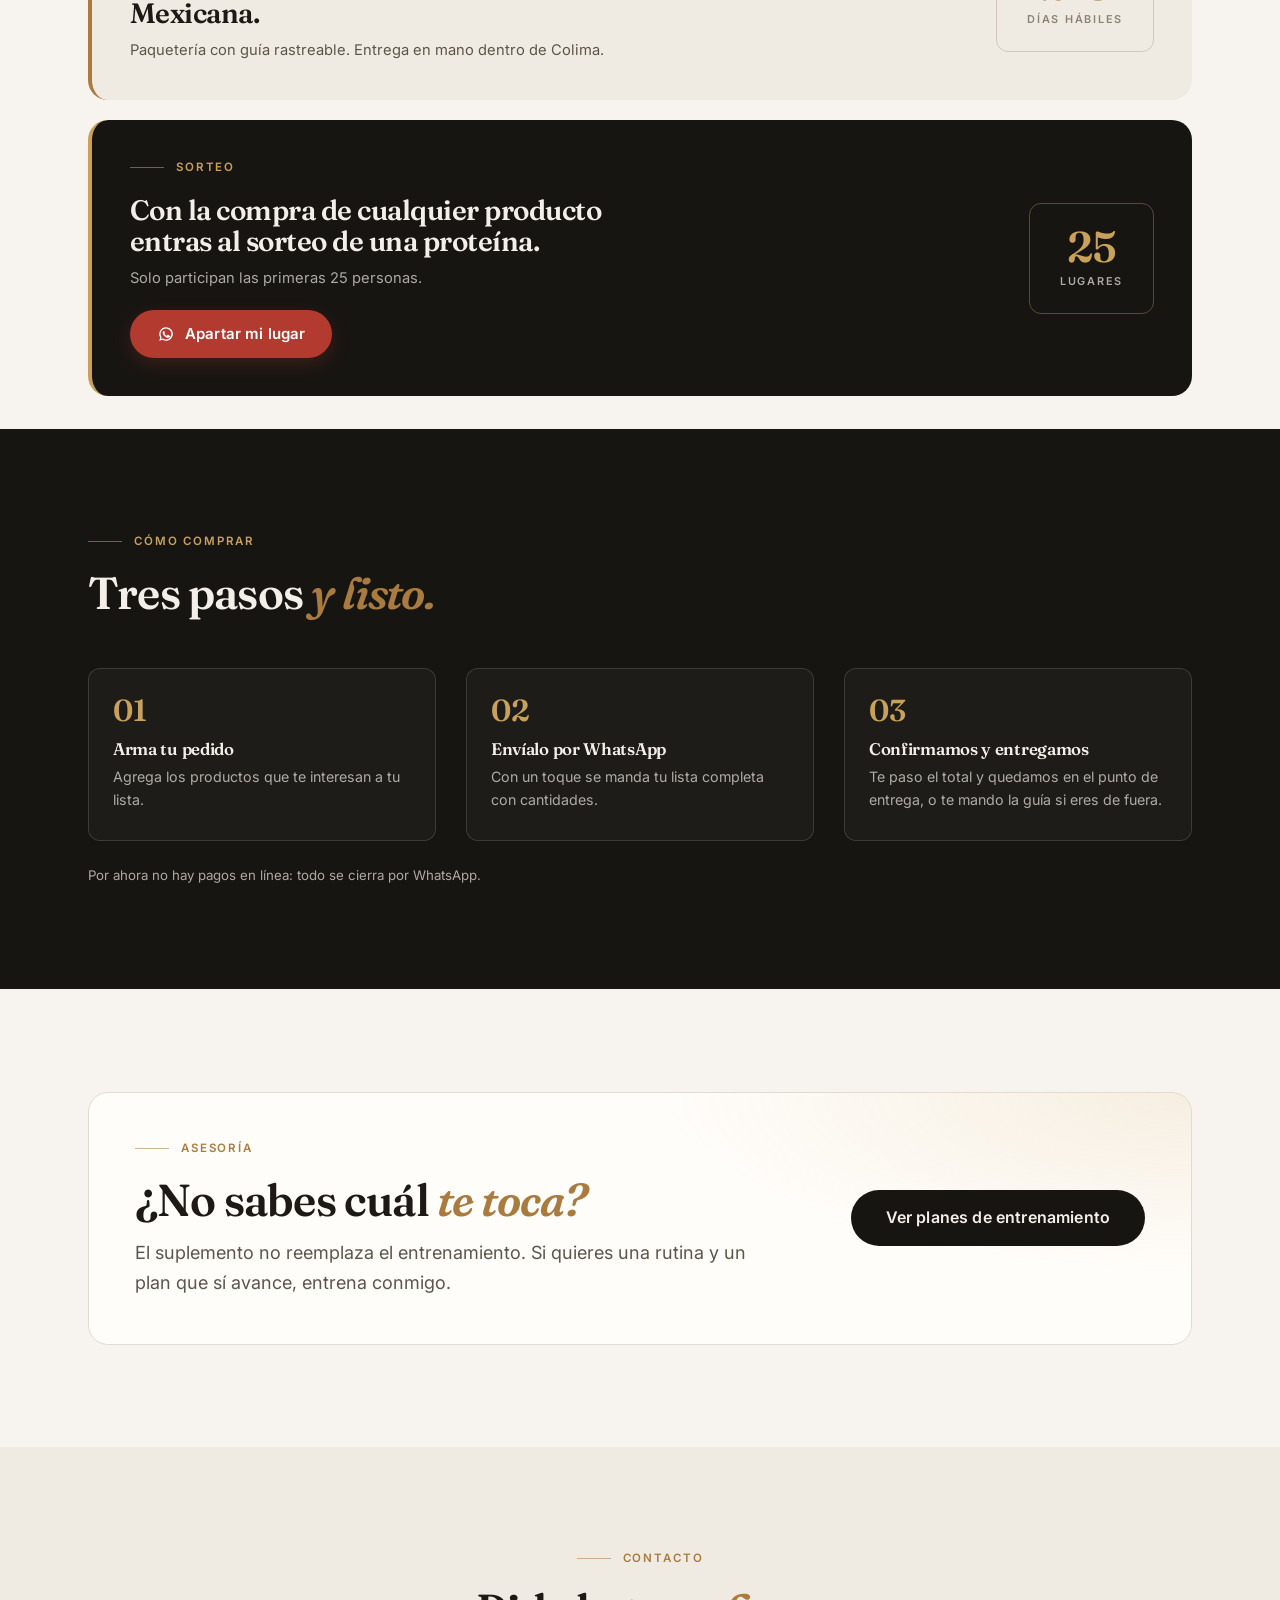
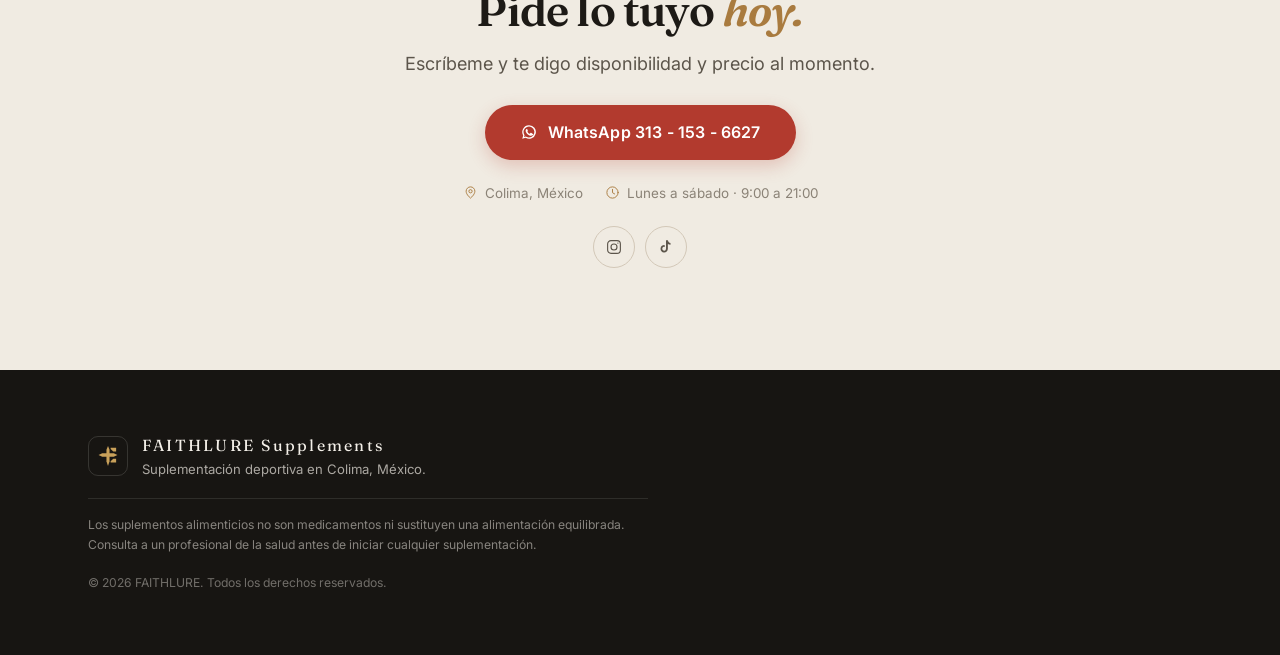
==== commit 7d75797b: "Rediseño comercial: fuera el bloque principal y nueva tarjeta de producto Tres cambios pedidos sobre" ====
--- a/index.html
+++ b/index.html
@@ -71,34 +71,6 @@
 <main id="top">
 
   <!-- ============================================================
-       HERO
-       ============================================================ -->
-  <section class="hero">
-    <span class="hero__glow" aria-hidden="true"></span>
-    <span class="hero__grid-lines" aria-hidden="true"></span>
-
-    <div class="hero__inner">
-      <div class="hero__content reveal">
-        <p class="eyebrow"><span class="eyebrow__rule" aria-hidden="true"></span><span id="heroEyebrow"></span></p>
-        <h1 class="hero__headline" id="heroHeadline"></h1>
-        <p class="hero__sub" id="heroSub"></p>
-
-        <div class="hero__ctas">
-          <a href="#catalogo" class="btn btn--primary btn--lg btn--glow" id="heroCtaPrimary"></a>
-          <a href="#" class="btn btn--outline btn--lg" id="heroCtaSecondary"></a>
-        </div>
-
-        <ul class="hero__stats" id="heroStats"></ul>
-      </div>
-
-      <div class="hero__stage reveal reveal--delay">
-        <div class="stage" id="heroStage" aria-hidden="true"></div>
-        <p class="stage__hint" id="heroStageHint"></p>
-      </div>
-    </div>
-  </section>
-
-  <!-- ============================================================
        CONFIANZA
        ============================================================ -->
   <section class="section section--tight section--alt" aria-label="Por qué comprar aquí">
@@ -114,7 +86,7 @@
     <div class="container">
       <header class="section__head reveal">
         <p class="eyebrow"><span class="eyebrow__rule" aria-hidden="true"></span><span id="catalogEyebrow"></span></p>
-        <h2 class="section__title" id="catalogTitle"></h2>
+        <h1 class="section__title" id="catalogTitle"></h1>
         <p class="lead" id="catalogText"></p>
         <p class="catalog__pricenote" id="catalogPriceNote" hidden></p>
       </header>
--- a/style.css
+++ b/style.css
@@ -138,7 +138,7 @@
 }
 
 .section { padding-block: var(--section-y); position: relative; }
-.section--tight { padding-block: clamp(38px, 5vw, 62px); }
+.section--tight { padding-block: clamp(22px, 2.6vw, 34px); }
 .section--alt { background: var(--paper-warm); }
 
 .section--ink {
@@ -154,11 +154,17 @@
 .section--ink h2, .section--ink h3 { color: var(--text-onink); }
 
 .section__head { max-width: 660px; margin-bottom: clamp(32px, 4vw, 52px); }
+
+/* El catálogo es lo primero de la página: entra pronto y sin tanto aire */
+#catalogo { padding-block: clamp(30px, 4vw, 52px) var(--section-y); }
+#catalogo .section__head { max-width: 720px; margin-bottom: clamp(20px, 2.4vw, 30px); }
+#catalogo .section__title { font-size: clamp(1.7rem, 1.1rem + 2vw, 2.45rem); }
+#catalogo .lead { font-size: 1rem; }
 .section__title { font-size: var(--fs-h2); margin-bottom: 14px; }
 .section__title em { font-style: italic; color: var(--bronze); font-variation-settings: 'SOFT' 40, 'WONK' 1; }
 .lead { font-size: var(--fs-lead); max-width: 58ch; }
 .catalog__pricenote {
-  margin-top: 12px;
+  margin-top: 9px;
   font-size: 0.78rem;
   font-weight: 600;
   letter-spacing: 0.08em;
@@ -445,132 +451,10 @@
 }
 
 /* -------------------------------------------------------------------------
-   8. HERO
-   ------------------------------------------------------------------------- */
-.hero {
-  position: relative;
-  background: var(--ink);
-  color: var(--text-onink);
-  overflow: hidden;
-  padding-block: clamp(56px, 8vw, 104px) clamp(64px, 9vw, 116px);
-}
-.hero h1, .hero p { color: inherit; }
-
-.hero__glow {
-  position: absolute;
-  top: -16%; right: -6%;
-  width: min(760px, 88vw);
-  aspect-ratio: 1;
-  background: radial-gradient(circle, rgba(201, 161, 90, 0.26), rgba(178, 58, 46, 0.10) 45%, transparent 68%);
-  pointer-events: none;
-}
-.hero__grid-lines {
-  position: absolute;
-  inset: 0;
-  background-image:
-    linear-gradient(rgba(247, 244, 239, 0.045) 1px, transparent 1px),
-    linear-gradient(90deg, rgba(247, 244, 239, 0.045) 1px, transparent 1px);
-  background-size: 64px 64px;
-  mask-image: radial-gradient(90% 70% at 50% 40%, #000 20%, transparent 78%);
-  -webkit-mask-image: radial-gradient(90% 70% at 50% 40%, #000 20%, transparent 78%);
-  pointer-events: none;
-}
-
-.hero__inner {
-  position: relative;
-  z-index: 1;
-  max-width: var(--maxw);
-  margin: 0 auto;
-  padding-inline: var(--gutter);
-  display: grid;
-  grid-template-columns: 1.08fr 0.92fr;
-  gap: clamp(32px, 5vw, 64px);
-  align-items: center;
-}
-.hero .eyebrow { color: var(--gold); }
-.hero__headline {
-  font-size: var(--fs-display);
-  color: var(--text-onink);
-  margin-bottom: 20px;
-  max-width: 15ch;
-}
-.hero__headline em { font-style: italic; color: var(--gold); font-variation-settings: 'SOFT' 40, 'WONK' 1; }
-.hero__sub { font-size: var(--fs-lead); color: var(--text-onink-soft); max-width: 46ch; }
-
-.hero__ctas { display: flex; flex-wrap: wrap; gap: 12px; margin-top: 30px; }
-.hero .btn--outline { color: var(--text-onink); border-color: var(--ink-line); }
-.hero .btn--outline:hover { border-color: var(--text-onink); background: rgba(247, 244, 239, 0.07); }
-
-.hero__stats {
-  display: flex;
-  flex-wrap: wrap;
-  gap: clamp(20px, 4vw, 44px);
-  margin-top: clamp(34px, 4vw, 50px);
-  padding-top: 26px;
-  border-top: 1px solid var(--ink-line);
-}
-.hero__stats strong {
-  display: block;
-  font-family: var(--font-display);
-  font-size: 1.5rem;
-  font-weight: 600;
-  color: var(--gold);
-  line-height: 1.1;
-}
-.hero__stats span {
-  font-size: 0.78rem;
-  letter-spacing: 0.06em;
-  color: var(--text-onink-soft);
-}
-
-.hero__stage { display: grid; justify-items: center; gap: 14px; }
-.stage__hint {
-  font-size: 0.74rem;
-  letter-spacing: 0.14em;
-  text-transform: uppercase;
-  color: rgba(243, 239, 232, 0.42);
-  text-align: center;
-}
-
-@media (max-width: 900px) {
-  .hero__inner { grid-template-columns: 1fr; }
-  .hero__headline { max-width: 100%; }
-  .hero__stage { order: -1; }
-}
-
-/* -------------------------------------------------------------------------
-   9. FOTO DEL PRODUCTO
+   8. FOTO DEL PRODUCTO
    -------------------------------------------------------------------------
    Los productos se muestran con su foto real sobre un fondo de estudio.
    ------------------------------------------------------------------------- */
-
-/* Estudio del hero */
-.stage {
-  position: relative;
-  width: 100%;
-  max-width: 360px;
-  aspect-ratio: 1 / 1.05;
-  display: grid;
-  place-items: center;
-}
-.stage::before {
-  content: "";
-  position: absolute;
-  width: 82%;
-  aspect-ratio: 1;
-  border-radius: 50%;
-  background: radial-gradient(circle, rgba(201, 161, 90, 0.30), rgba(201, 161, 90, 0.06) 48%, transparent 70%);
-}
-.stage::after {
-  content: "";
-  position: absolute;
-  bottom: 14%;
-  width: 48%;
-  height: 22px;
-  border-radius: 50%;
-  background: radial-gradient(ellipse at center, rgba(0, 0, 0, 0.55), transparent 70%);
-  filter: blur(7px);
-}
 
 .shot {
   position: relative;
@@ -589,9 +473,8 @@
   filter: drop-shadow(0 14px 22px rgba(23, 21, 18, 0.20));
   transition: transform 0.4s var(--ease);
 }
-.shot--sm .shot__img { height: 172px; }
-.shot--lg .shot__img { height: 300px; filter: drop-shadow(0 20px 30px rgba(23, 21, 18, 0.24)); }
-.stage .shot--lg .shot__img { height: 296px; filter: drop-shadow(0 22px 34px rgba(0, 0, 0, 0.5)); }
+.shot--sm .shot__img { height: 186px; }
+.shot--lg .shot__img { height: 320px; filter: drop-shadow(0 20px 30px rgba(23, 21, 18, 0.24)); }
 
 @media (max-width: 760px) {
   .shot--lg .shot__img { height: 236px; }
@@ -618,23 +501,31 @@
 .trust {
   display: grid;
   grid-template-columns: repeat(4, 1fr);
-  gap: clamp(18px, 2.6vw, 34px);
-}
-.trust li { display: flex; gap: 14px; align-items: flex-start; }
+  gap: clamp(14px, 2vw, 26px);
+}
+.trust li { display: flex; gap: 11px; align-items: center; }
 .trust__icon {
-  width: 36px; height: 36px;
+  width: 32px; height: 32px;
   flex-shrink: 0;
   display: grid; place-items: center;
   border-radius: 10px;
   background: var(--gold-soft);
   color: var(--bronze);
 }
-.trust__icon svg { width: 19px; height: 19px; }
-.trust h3 { font-size: 0.98rem; margin-bottom: 3px; }
-.trust p { font-size: 0.86rem; line-height: 1.5; }
+.trust__icon svg { width: 17px; height: 17px; }
+.trust h3 { font-family: var(--font-body); font-size: 0.85rem; font-weight: 700; margin-bottom: 1px; }
+.trust p { font-size: 0.78rem; line-height: 1.4; }
 
 @media (max-width: 860px) { .trust { grid-template-columns: repeat(2, 1fr); } }
-@media (max-width: 470px) { .trust { grid-template-columns: 1fr; } }
+
+/* En celular se queda solo el titular de cada punto: ocupa la mitad */
+@media (max-width: 560px) {
+  .trust { gap: 12px 10px; }
+  .trust p { display: none; }
+  .trust h3 { font-size: 0.79rem; line-height: 1.25; }
+  .trust__icon { width: 28px; height: 28px; border-radius: 8px; }
+  .trust__icon svg { width: 15px; height: 15px; }
+}
 
 /* -------------------------------------------------------------------------
    11. FILTROS DE CATEGORÍA
@@ -643,7 +534,7 @@
   display: flex;
   flex-wrap: wrap;
   gap: 10px;
-  margin-bottom: clamp(28px, 3.6vw, 44px);
+  margin-bottom: clamp(22px, 2.8vw, 34px);
 }
 .filter {
   display: inline-flex;
@@ -698,161 +589,191 @@
   gap: clamp(18px, 2.4vw, 26px);
 }
 
-/* --- Tarjeta de producto ------------------------------------------------ */
+/* --- Tarjeta de producto -------------------------------------------------
+   Estructura de tienda: foto grande sobre fondo claro, datos cortos y un
+   botón ancho de "Agregar". Lo demás vive en la vista rápida.
+   ------------------------------------------------------------------------- */
 .card {
   position: relative;
   display: flex;
   flex-direction: column;
   background: var(--paper-card);
   border: 1px solid var(--line);
-  border-radius: var(--r-lg);
+  border-radius: var(--r-md);
   overflow: hidden;
-  transition: transform 0.3s var(--ease), box-shadow 0.3s var(--ease), border-color 0.3s var(--ease);
+  transition: transform 0.25s var(--ease), box-shadow 0.25s var(--ease), border-color 0.25s var(--ease);
 }
 .card:hover {
-  transform: translateY(-6px);
+  transform: translateY(-4px);
   box-shadow: var(--shadow-md);
   border-color: var(--line-strong);
 }
-.card--featured { border-color: rgba(169, 123, 63, 0.42); }
-.card--featured::before {
-  content: "";
+.card--featured { border-color: rgba(169, 123, 63, 0.4); }
+
+/* Distintivos de la esquina */
+.card__flags {
   position: absolute;
-  inset-inline: 0;
-  top: 0;
-  height: 3px;
-  background: linear-gradient(90deg, var(--clay), var(--gold));
+  top: 12px;
+  left: 12px;
   z-index: 3;
-}
-
-.card__badge {
-  position: absolute;
-  top: 14px; left: 14px;
-  z-index: 3;
-}
-
-/* Escenario 3D dentro de la tarjeta */
+  display: flex;
+  flex-direction: column;
+  align-items: flex-start;
+  gap: 6px;
+  pointer-events: none;
+}
+.flag {
+  display: inline-flex;
+  align-items: center;
+  padding: 5px 10px;
+  border-radius: 4px;
+  font-size: 0.68rem;
+  font-weight: 700;
+  letter-spacing: 0.08em;
+  text-transform: uppercase;
+  line-height: 1;
+}
+.flag--off { background: var(--clay); color: #fff; }
+.flag--tag { background: var(--ink); color: var(--text-onink); }
+
+/* Foto: abre la vista rápida */
 .card__stage {
   position: relative;
   overflow: hidden;
-  height: 210px;
+  height: 230px;
   display: grid;
   place-items: center;
-  background:
-    radial-gradient(64% 52% at 50% 38%, #ffffff, transparent 72%),
-    linear-gradient(180deg, var(--paper-card), var(--paper-warm));
+  background: #fff;
   border: 0;
+  border-bottom: 1px solid var(--line);
   padding: 0;
   width: 100%;
   cursor: pointer;
   font: inherit;
 }
-.card__stage::after {
-  content: "";
+.card:hover .card__stage .shot__img { transform: scale(1.06) translateY(-3px); }
+
+.card__quick {
   position: absolute;
-  bottom: 20px;
-  width: 46%;
-  height: 16px;
-  border-radius: 50%;
-  background: radial-gradient(ellipse at center, rgba(23, 21, 18, 0.30), transparent 70%);
-  filter: blur(4px);
-}
-.card:hover .card__stage .shot__img { transform: scale(1.07) translateY(-3px); }
-
-.card__zoom {
-  position: absolute;
-  right: 12px; bottom: 12px;
-  width: 32px; height: 32px;
-  display: grid; place-items: center;
-  border-radius: 50%;
-  background: rgba(255, 253, 250, 0.9);
-  border: 1px solid var(--line);
-  color: var(--text-soft);
-  opacity: 0;
-  transform: translateY(6px);
-  transition: opacity 0.25s var(--ease), transform 0.25s var(--ease);
-}
-.card__zoom svg { width: 15px; height: 15px; }
-.card:hover .card__zoom, .card__stage:focus-visible .card__zoom { opacity: 1; transform: none; }
-
-.card__body { padding: 20px 20px 22px; display: flex; flex-direction: column; flex: 1; gap: 4px; }
+  inset-inline: 0;
+  bottom: 0;
+  padding: 9px;
+  background: rgba(23, 21, 18, 0.88);
+  color: var(--text-onink);
+  font-size: 0.72rem;
+  font-weight: 600;
+  letter-spacing: 0.14em;
+  text-transform: uppercase;
+  text-align: center;
+  transform: translateY(100%);
+  transition: transform 0.25s var(--ease);
+}
+.card:hover .card__quick, .card__stage:focus-visible .card__quick { transform: none; }
+
+.card__body {
+  padding: 16px 16px 18px;
+  display: flex;
+  flex-direction: column;
+  flex: 1;
+  gap: 3px;
+}
 .card__brand {
-  font-size: 0.68rem;
+  font-size: 0.67rem;
   font-weight: 700;
   letter-spacing: 0.16em;
   text-transform: uppercase;
-  color: var(--bronze);
-}
-.card__name { font-size: 1.06rem; line-height: 1.2; }
-.card__meta {
-  font-size: 0.8rem;
   color: var(--text-mute);
-  display: flex;
-  flex-wrap: wrap;
-  gap: 6px;
-  margin-top: 4px;
-}
-.card__meta span::after { content: " ·"; }
-.card__meta span:last-child::after { content: ""; }
-.card__short { font-size: 0.87rem; line-height: 1.55; margin-top: 10px; }
-
-/* --- Precio resaltado --------------------------------------------------- */
+}
+.card__name {
+  font-family: var(--font-body);
+  font-size: 0.97rem;
+  font-weight: 600;
+  line-height: 1.3;
+  letter-spacing: -0.005em;
+}
+.card__meta { font-size: 0.79rem; color: var(--text-mute); margin-top: 2px; }
+
+/* --- Precio ------------------------------------------------------------- */
 .price {
   margin-top: auto;
-  padding-top: 18px;
-  min-height: 74px;           /* espacio reservado aunque no haya precio */
+  padding-top: 14px;
+  min-height: 56px;          /* el hueco se reserva aunque no haya precio */
   display: flex;
   flex-direction: column;
   justify-content: flex-end;
 }
-.price__value {
+.price__row { display: flex; align-items: baseline; gap: 9px; flex-wrap: wrap; }
+.price__now {
   font-family: var(--font-display);
-  font-size: 1.62rem;
+  font-size: 1.5rem;
   font-weight: 700;
-  line-height: 1.05;
+  line-height: 1;
+  letter-spacing: -0.02em;
   color: var(--text);
-  letter-spacing: -0.02em;
-  position: relative;
+}
+.price__now--off { color: var(--clay); }
+.price__was {
+  font-size: 0.92rem;
+  font-weight: 500;
+  color: var(--text-mute);
+  text-decoration: line-through;
+}
+.price__note { font-size: 0.72rem; color: var(--text-mute); margin-top: 7px; }
+.price--soon .price__soon {
   display: inline-block;
   width: fit-content;
-}
-.price__value::after {
-  content: "";
-  position: absolute;
-  left: 0; right: 0; bottom: -4px;
-  height: 6px;
-  background: linear-gradient(90deg, rgba(201, 161, 90, 0.55), rgba(201, 161, 90, 0));
-  border-radius: 3px;
-}
-.price__note { font-size: 0.75rem; color: var(--text-mute); margin-top: 9px; }
-.price--soon .price__value {
-  font-family: var(--font-body);
-  font-size: 0.98rem;
+  font-size: 0.93rem;
   font-weight: 600;
   color: var(--bronze);
-  padding: 7px 14px;
+  padding: 6px 13px;
   border-radius: var(--r-pill);
   background: var(--gold-soft);
   border: 1px dashed rgba(169, 123, 63, 0.42);
 }
-.price--soon .price__value::after { display: none; }
-
-.card__actions { display: flex; gap: 8px; margin-top: 18px; }
-.card__actions .btn { flex: 1; padding-inline: 14px; font-size: 0.85rem; }
-.card__actions .btn--icon { flex: 0 0 auto; width: 46px; padding: 0; }
+
+/* --- Botón ancho de agregar --------------------------------------------- */
+.btn--add {
+  width: 100%;
+  margin-top: 14px;
+  padding: 13px 18px;
+  border-radius: var(--r-sm);
+  background: transparent;
+  border: 1.5px solid var(--ink);
+  color: var(--text);
+  font-size: 0.8rem;
+  font-weight: 700;
+  letter-spacing: 0.14em;
+  text-transform: uppercase;
+  box-shadow: none;
+}
+.btn--add:hover { background: var(--ink); color: var(--text-onink); transform: none; }
+
+.card__wa {
+  display: inline-flex;
+  align-items: center;
+  justify-content: center;
+  gap: 7px;
+  margin-top: 9px;
+  font-size: 0.78rem;
+  font-weight: 600;
+  color: var(--text-mute);
+  transition: color 0.2s var(--ease);
+}
+.card__wa svg { width: 15px; height: 15px; }
+.card__wa:hover { color: var(--green); }
 
 .stock {
   display: inline-flex;
   align-items: center;
   gap: 6px;
-  font-size: 0.74rem;
+  font-size: 0.73rem;
   font-weight: 600;
   color: var(--green);
-  margin-top: 12px;
+  margin-top: 9px;
 }
 .stock::before {
   content: "";
-  width: 7px; height: 7px;
+  width: 6px; height: 6px;
   border-radius: 50%;
   background: currentColor;
   box-shadow: 0 0 0 3px rgba(31, 138, 83, 0.16);
@@ -860,14 +781,10 @@
 .stock--order { color: var(--bronze); }
 .stock--order::before { box-shadow: 0 0 0 3px var(--gold-soft); }
 
-.catalog__empty {
-  padding: 40px 0;
-  text-align: center;
-  color: var(--text-mute);
-}
-
-/* -------------------------------------------------------------------------
-   13. FICHA DEL PRODUCTO (modal)
+.catalog__empty { padding: 40px 0; text-align: center; color: var(--text-mute); }
+
+/* -------------------------------------------------------------------------
+   13. VISTA RÁPIDA DEL PRODUCTO (modal)
    ------------------------------------------------------------------------- */
 .modal { position: fixed; inset: 0; z-index: 200; }
 .modal[hidden] { display: none; }
@@ -881,13 +798,13 @@
 }
 .modal__dialog {
   position: relative;
-  max-width: 880px;
+  max-width: 900px;
   width: calc(100% - 2 * var(--gutter));
   max-height: 88vh;
   overflow-y: auto;
   margin: max(6vh, 24px) auto;
   background: var(--paper-card);
-  border-radius: var(--r-lg);
+  border-radius: var(--r-md);
   box-shadow: var(--shadow-lg);
   animation: pop-in 0.32s var(--ease);
 }
@@ -910,48 +827,108 @@
 .modal__close:hover, .cart__close:hover { background: var(--ink); color: var(--text-onink); border-color: var(--ink); }
 .modal__close svg, .cart__close svg { width: 16px; height: 16px; }
 
-.detail { display: grid; grid-template-columns: 0.95fr 1.05fr; }
-.detail__stage {
+.quick { display: grid; grid-template-columns: 0.92fr 1.08fr; }
+
+.quick__media {
   position: relative;
   display: grid;
   place-items: center;
   padding: 34px 24px;
-  background:
-    radial-gradient(58% 46% at 50% 36%, #ffffff, transparent 74%),
-    linear-gradient(170deg, var(--paper-card) 20%, var(--paper-warm));
-  border-radius: var(--r-lg) 0 0 var(--r-lg);
-}
-.detail__stage::before {
-  content: "";
-  position: absolute;
-  bottom: 15%;
-  width: 46%;
-  height: 22px;
-  border-radius: 50%;
-  background: radial-gradient(ellipse at center, rgba(23, 21, 18, 0.34), transparent 72%);
-  filter: blur(6px);
-}
-.detail__body { padding: clamp(26px, 3.2vw, 40px); display: flex; flex-direction: column; }
-.detail__brand {
+  background: #fff;
+  border-right: 1px solid var(--line);
+  border-radius: var(--r-md) 0 0 var(--r-md);
+}
+.quick__flag { position: absolute; top: 16px; left: 16px; }
+
+.quick__body { padding: clamp(24px, 3vw, 38px); display: flex; flex-direction: column; }
+.quick__brand {
   font-size: 0.7rem;
   font-weight: 700;
   letter-spacing: 0.18em;
   text-transform: uppercase;
-  color: var(--bronze);
-  margin-bottom: 6px;
-}
-.detail__name { font-size: clamp(1.5rem, 1.1rem + 1.4vw, 2.05rem); margin-bottom: 10px; }
-.detail__short { font-size: 0.98rem; margin-bottom: 20px; }
-.detail__list { display: grid; gap: 10px; margin-bottom: 22px; }
-.detail__list li { display: flex; gap: 10px; font-size: 0.9rem; color: var(--text-soft); }
-.detail__list svg { width: 16px; height: 16px; color: var(--green); flex-shrink: 0; margin-top: 4px; }
-.detail__price { border-top: 1px solid var(--line); padding-top: 18px; }
-.detail__actions { display: flex; flex-wrap: wrap; gap: 10px; margin-top: 20px; }
-.detail__actions .btn { flex: 1 1 160px; }
+  color: var(--text-mute);
+  margin-bottom: 7px;
+}
+.quick__name {
+  font-family: var(--font-body);
+  font-size: clamp(1.3rem, 1.05rem + 1vw, 1.72rem);
+  font-weight: 700;
+  line-height: 1.18;
+  letter-spacing: -0.015em;
+  text-transform: uppercase;
+}
+.quick__meta { font-size: 0.85rem; color: var(--text-mute); margin-top: 7px; }
+
+.quick__price .price { min-height: 0; padding-top: 16px; margin-top: 0; }
+.quick__price .price__now { font-size: clamp(1.7rem, 1.3rem + 1.4vw, 2.2rem); }
+.quick__price .price__was { font-size: 1.05rem; }
+
+.quick__shipnote {
+  font-size: 0.79rem;
+  color: var(--text-mute);
+  margin-top: 4px;
+  padding-bottom: 16px;
+  border-bottom: 1px solid var(--line);
+}
+.quick__short { font-size: 0.93rem; margin-top: 16px; }
+.quick__list { display: grid; gap: 9px; margin-top: 14px; }
+.quick__list li { display: flex; gap: 10px; font-size: 0.88rem; color: var(--text-soft); }
+.quick__list svg { width: 16px; height: 16px; color: var(--green); flex-shrink: 0; margin-top: 3px; }
+
+/* Selector de cantidad */
+.quick__qty {
+  display: flex;
+  align-items: center;
+  gap: 16px;
+  margin-top: 20px;
+  padding-top: 18px;
+  border-top: 1px solid var(--line);
+}
+.quick__qtylabel { font-size: 0.85rem; font-weight: 600; }
+
+.qty { display: inline-flex; align-items: center; gap: 4px; }
+.qty button {
+  width: 34px; height: 34px;
+  border-radius: var(--r-sm);
+  border: 1px solid var(--line-strong);
+  background: var(--paper-card);
+  color: var(--text-soft);
+  cursor: pointer;
+  display: grid; place-items: center;
+  line-height: 1;
+  transition: all 0.18s var(--ease);
+}
+.qty button svg { width: 15px; height: 15px; }
+.qty button:hover { border-color: var(--ink); color: var(--text); }
+.qty span { min-width: 34px; text-align: center; font-size: 1rem; font-weight: 700; }
+
+.quick__actions { display: grid; gap: 9px; margin-top: 18px; }
+.btn--wa {
+  background: transparent;
+  border-color: var(--line-strong);
+  color: var(--text);
+  box-shadow: none;
+}
+.btn--wa svg { color: var(--green); }
+.btn--wa:hover { border-color: var(--green); color: var(--green); background: rgba(31, 138, 83, 0.06); }
+
+.quick__legal {
+  margin-top: 18px;
+  padding-top: 14px;
+  border-top: 1px solid var(--line);
+  font-size: 0.72rem;
+  line-height: 1.5;
+  color: var(--text-mute);
+}
 
 @media (max-width: 760px) {
-  .detail { grid-template-columns: 1fr; }
-  .detail__stage { border-radius: var(--r-lg) var(--r-lg) 0 0; padding: 30px 24px; }
+  .quick { grid-template-columns: 1fr; }
+  .quick__media {
+    border-right: 0;
+    border-bottom: 1px solid var(--line);
+    border-radius: var(--r-md) var(--r-md) 0 0;
+    padding: 28px 20px;
+  }
 }
 
 /* -------------------------------------------------------------------------
@@ -1324,8 +1301,8 @@
 }
 
 @media print {
-  .announce, .nav, .fabs, .cart, .modal, .toast, .card__zoom, .card__actions { display: none !important; }
+  .announce, .nav, .fabs, .cart, .modal, .toast, .card__quick, .btn--add, .card__wa { display: none !important; }
   body { background: #fff; }
-  .hero, .section--ink, .footer { background: #fff !important; color: #000 !important; }
+  .section--ink, .band--ink, .footer { background: #fff !important; color: #000 !important; }
   .card { break-inside: avoid; border-color: #ccc; }
 }
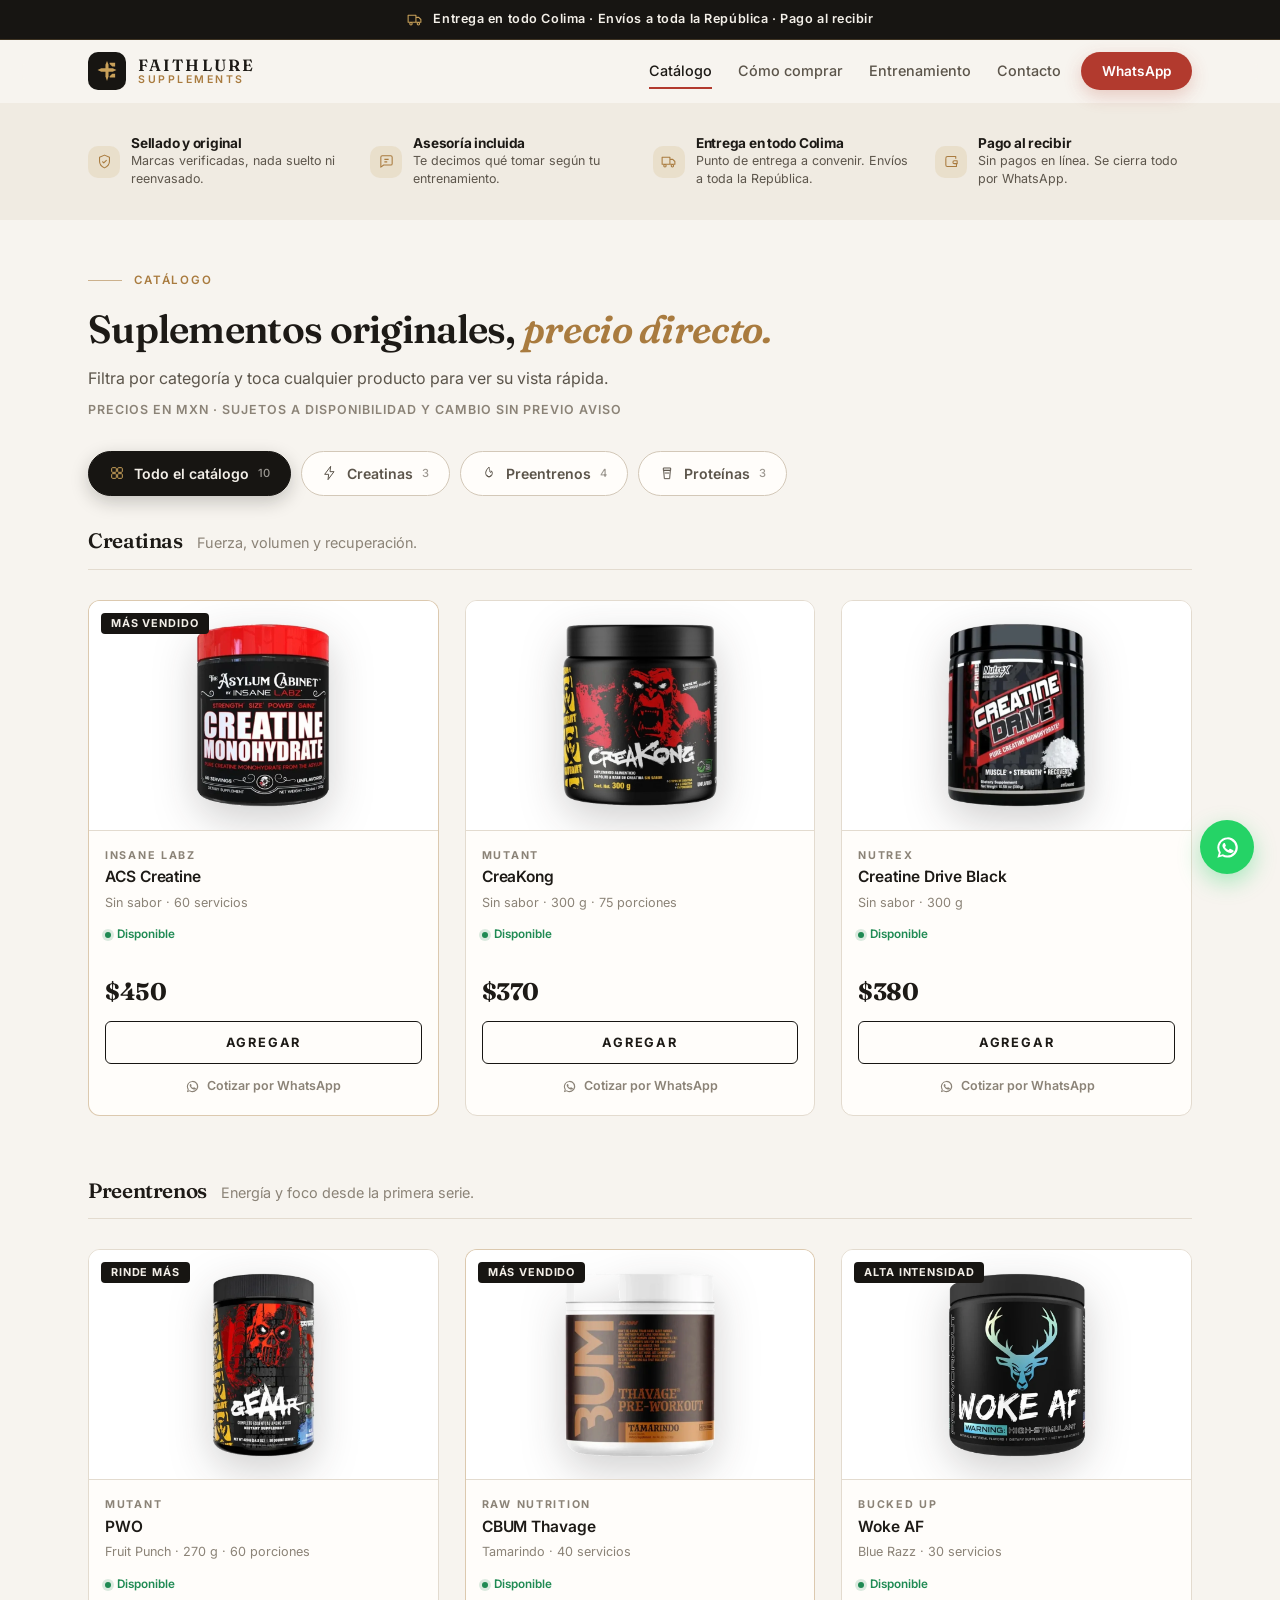
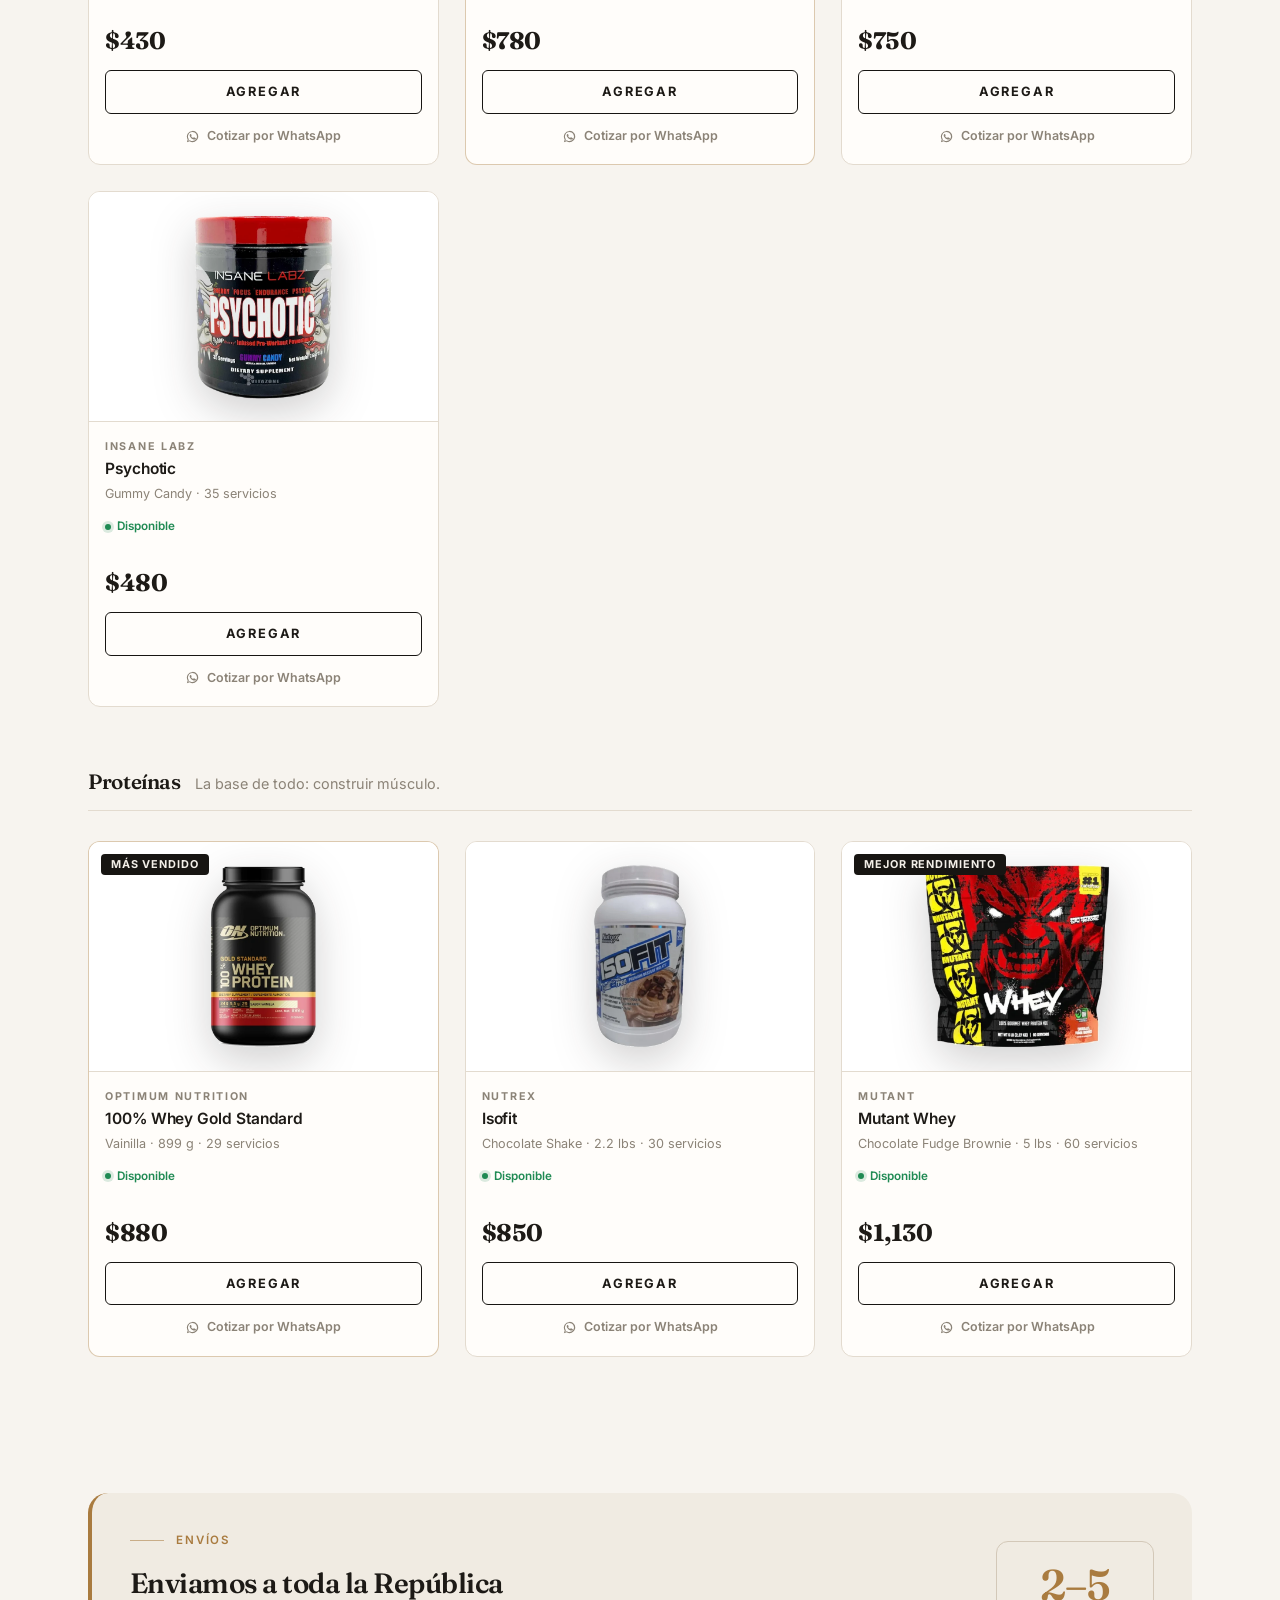
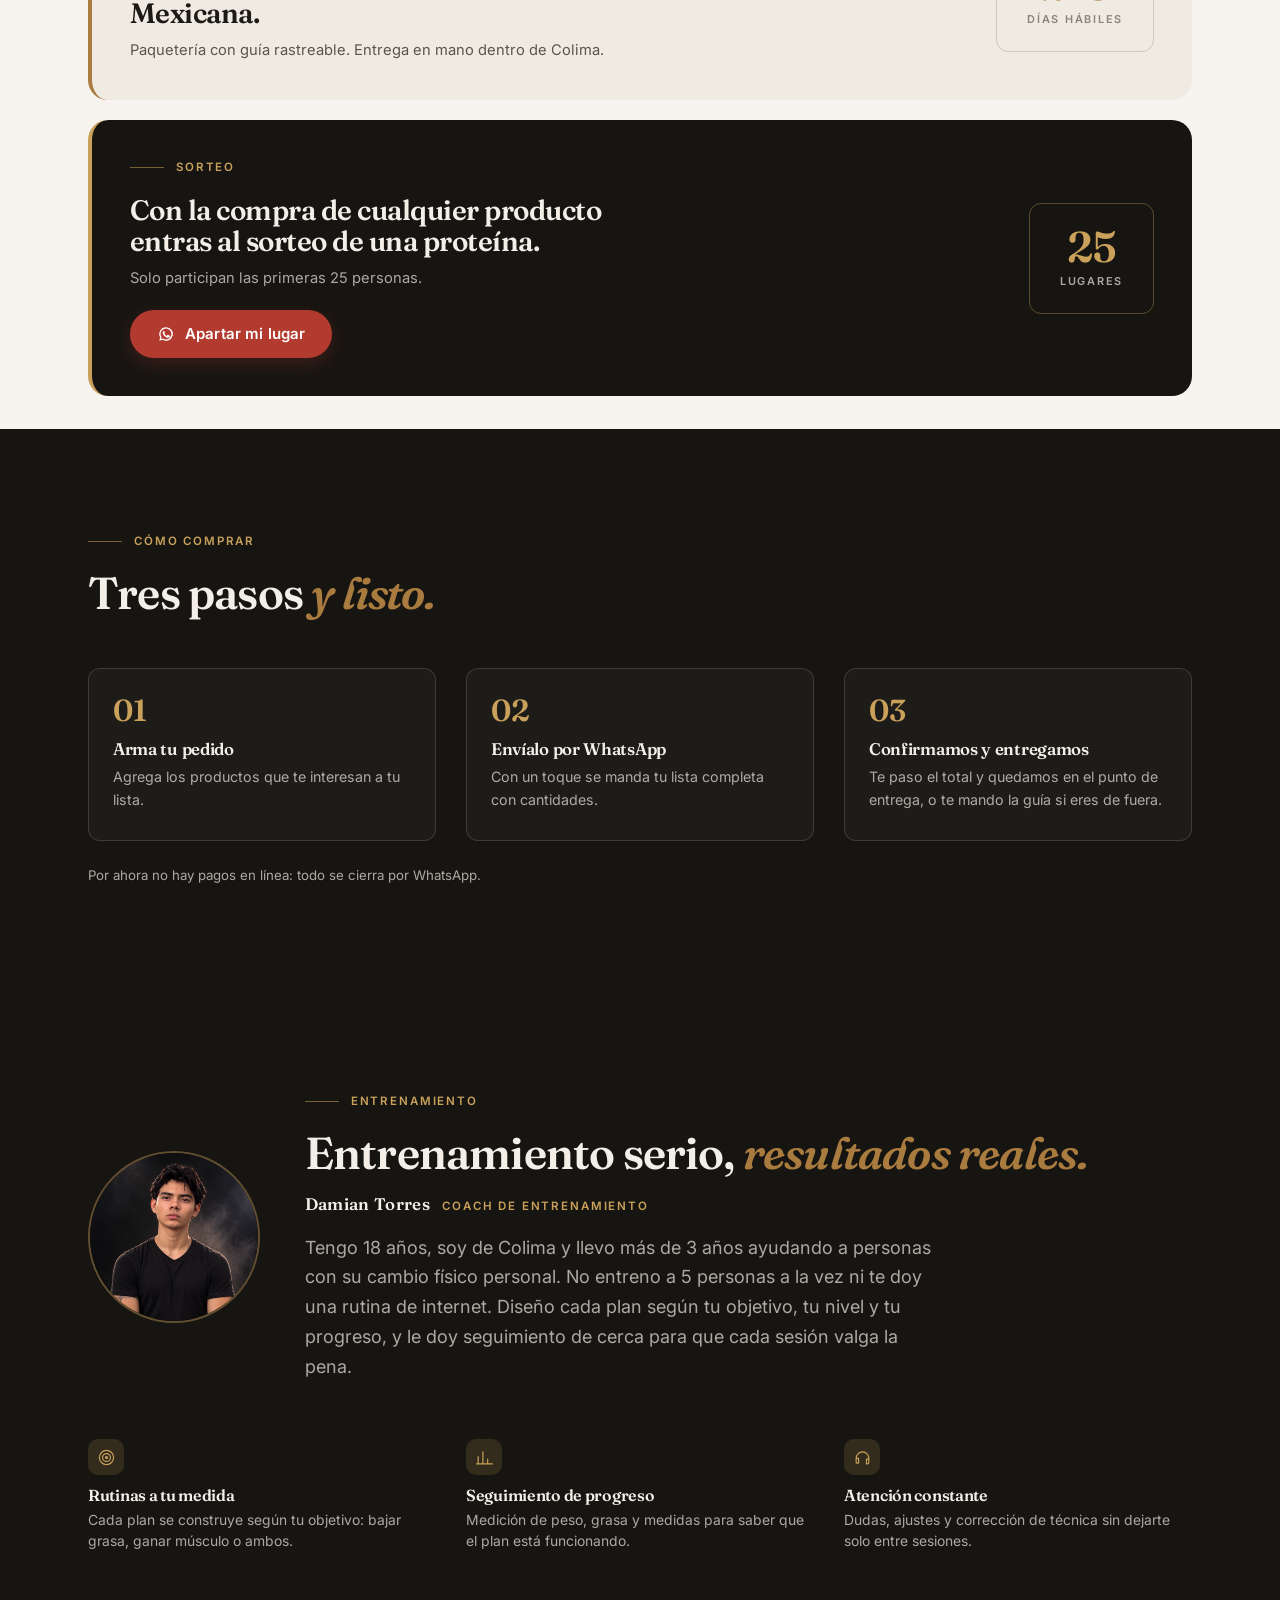
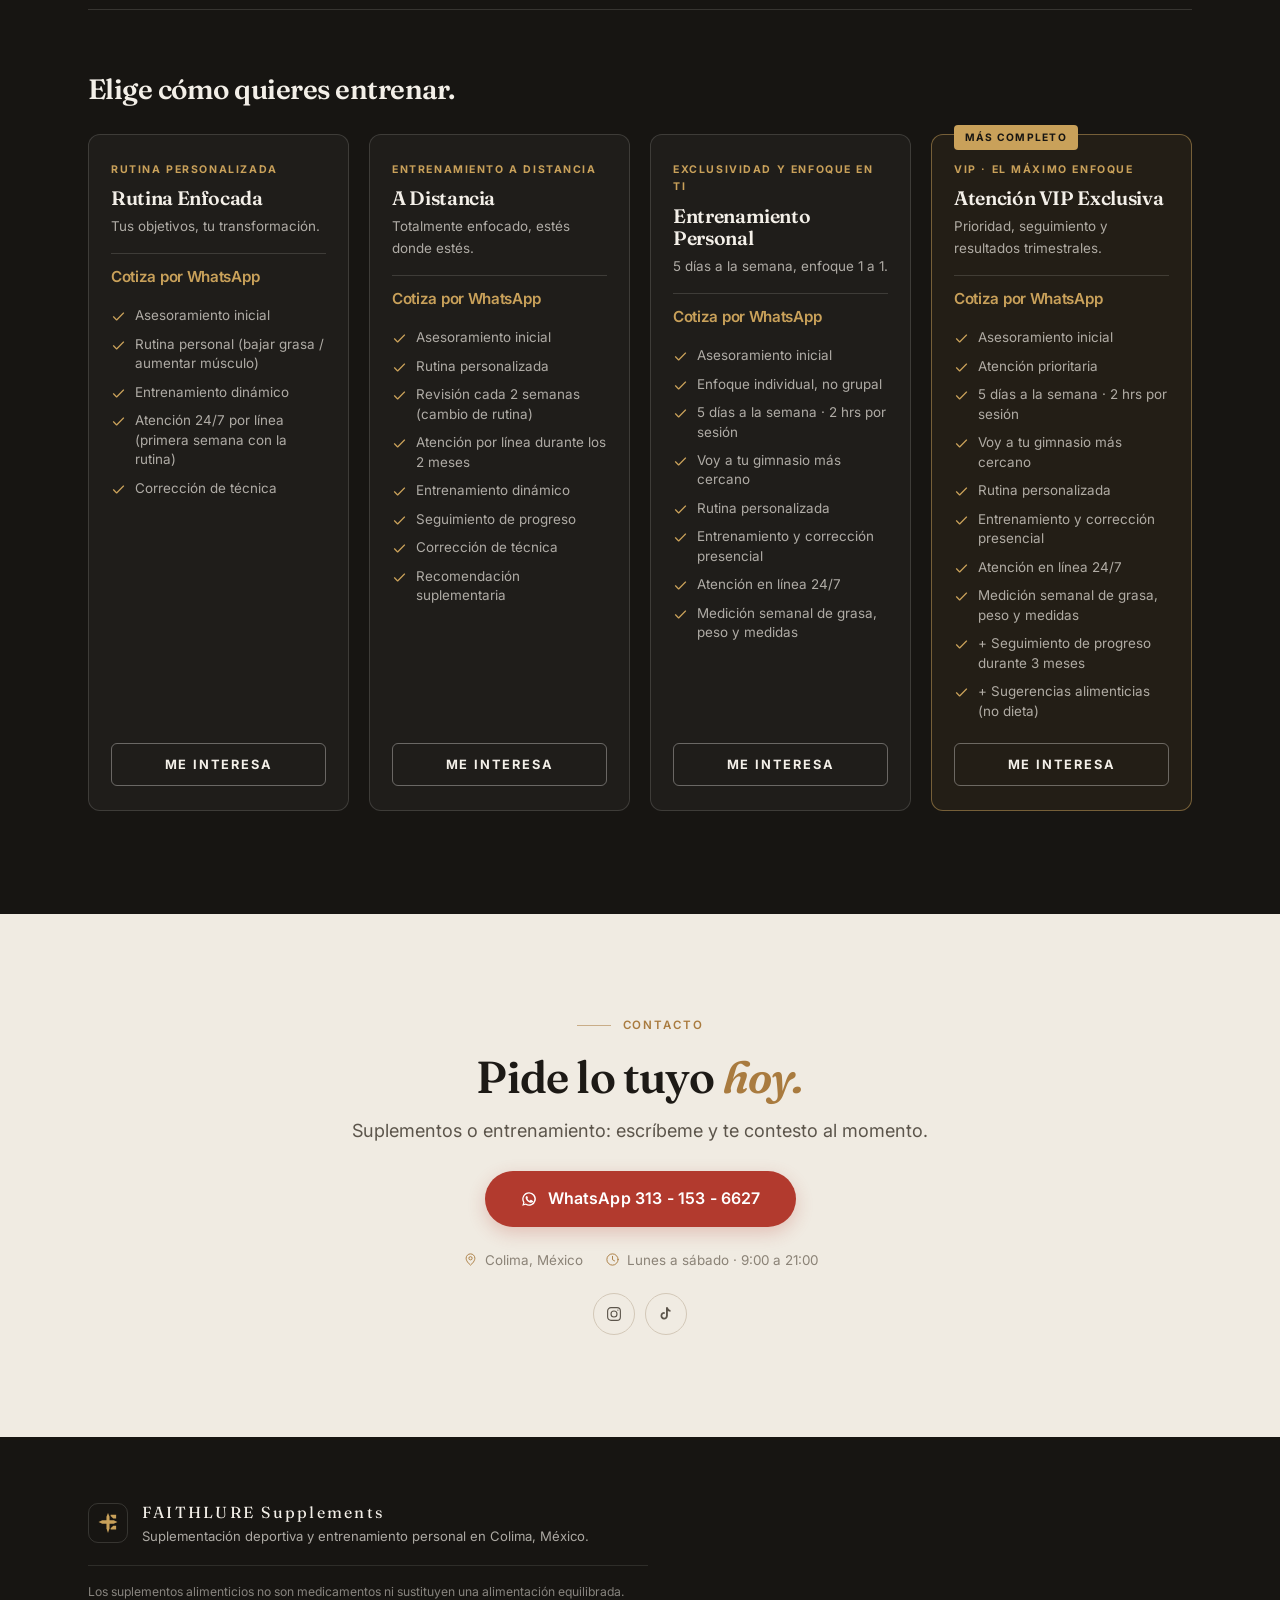
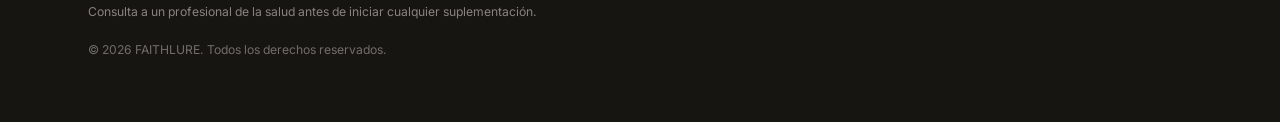
==== commit c080f04b: "Unir tienda y entrenamiento en una sola página La venta de suplementos queda como apartado principal" ====
--- a/index.html
+++ b/index.html
@@ -3,13 +3,13 @@
 <head>
 <meta charset="UTF-8">
 <meta name="viewport" content="width=device-width, initial-scale=1.0">
-<title>FaithLure Supplements — Suplementos deportivos en Colima</title>
-<meta name="description" content="Creatinas, preentrenos y proteínas originales en Colima, México. Cotiza y compra por WhatsApp con asesoría incluida.">
+<title>FaithLure Supplements — Suplementos y entrenamiento en Colima</title>
+<meta name="description" content="Creatinas, preentrenos y proteínas originales en Colima, México, y entrenamiento personal con Damian Torres. Pide por WhatsApp.">
 <meta name="theme-color" content="#171512">
 
 <meta property="og:type" content="website">
 <meta property="og:title" content="FaithLure Supplements">
-<meta property="og:description" content="Creatinas, preentrenos y proteínas originales en Colima, México. Cotiza y compra por WhatsApp.">
+<meta property="og:description" content="Suplementos originales y entrenamiento personal en Colima, México. Pide por WhatsApp.">
 <meta property="og:image" content="img/faithlure-mark.svg">
 
 <link rel="icon" href="img/faithlure-mark.svg">
@@ -56,7 +56,7 @@
     <nav class="nav__links" id="navLinks" aria-label="Navegación principal">
       <a href="#catalogo">Catálogo</a>
       <a href="#como-comprar">Cómo comprar</a>
-      <a href="#asesoria">Asesoría</a>
+      <a href="#entrenamiento">Entrenamiento</a>
       <a href="#contacto">Contacto</a>
     </nav>
 
@@ -121,20 +121,27 @@
   </section>
 
   <!-- ============================================================
-       ASESORÍA / COACH
-       ============================================================ -->
-  <section class="section" id="asesoria">
-    <div class="container">
+       ENTRENAMIENTO
+       ============================================================ -->
+  <section class="section section--ink" id="entrenamiento" hidden>
+    <div class="container">
+
       <div class="coach reveal">
-        <div class="coach__text">
-          <p class="eyebrow"><span class="eyebrow__rule" aria-hidden="true"></span><span id="coachEyebrow"></span></p>
-          <h2 class="section__title" id="coachTitle"></h2>
-          <p class="lead" id="coachText"></p>
-        </div>
-        <div class="coach__action">
-          <a href="#" class="btn btn--ink btn--lg" id="coachCta" target="_blank" rel="noopener"></a>
+        <figure class="coach__photo">
+          <img id="coachPhoto" alt="" loading="lazy">
+        </figure>
+        <div class="coach__intro">
+          <p class="eyebrow"><span class="eyebrow__rule" aria-hidden="true"></span><span id="trainingEyebrow"></span></p>
+          <h2 class="section__title" id="trainingTitle"></h2>
+          <p class="coach__who"><strong id="coachName"></strong><span id="coachRole"></span></p>
+          <p class="lead" id="trainingText"></p>
         </div>
       </div>
+
+      <ul class="pillars reveal" id="pillars"></ul>
+
+      <h3 class="packages__title" id="packagesTitle"></h3>
+      <div class="packages" id="packages"></div>
     </div>
   </section>
 
--- a/style.css
+++ b/style.css
@@ -1118,21 +1118,172 @@
 @media (max-width: 760px) { .steps { grid-template-columns: 1fr; } }
 
 /* -------------------------------------------------------------------------
-   17. ASESORÍA / COACH
-   ------------------------------------------------------------------------- */
+   17. ENTRENAMIENTO
+   ------------------------------------------------------------------------- */
+#entrenamiento[hidden] { display: none; }
+
+/* Presentación del coach */
 .coach {
   display: grid;
-  grid-template-columns: 1fr auto;
-  gap: clamp(22px, 3vw, 48px);
+  grid-template-columns: auto 1fr;
+  gap: clamp(22px, 3.5vw, 48px);
   align-items: center;
-  padding: clamp(28px, 3.6vw, 46px);
-  border: 1px solid var(--line);
-  border-radius: var(--r-lg);
-  background:
-    radial-gradient(80% 120% at 100% 0%, var(--gold-soft), transparent 60%),
-    var(--paper-card);
-}
-@media (max-width: 760px) { .coach { grid-template-columns: 1fr; } }
+  margin-bottom: clamp(36px, 4.5vw, 60px);
+}
+.coach__photo {
+  margin: 0;
+  width: clamp(112px, 15vw, 172px);
+  aspect-ratio: 1;
+  border-radius: 50%;
+  overflow: hidden;
+  border: 2px solid rgba(201, 161, 90, 0.42);
+  flex-shrink: 0;
+}
+.coach__photo img { width: 100%; height: 100%; object-fit: cover; }
+
+.coach__who {
+  display: flex;
+  flex-wrap: wrap;
+  align-items: baseline;
+  gap: 4px 12px;
+  margin-bottom: 14px;
+}
+.coach__who strong {
+  font-family: var(--font-display);
+  font-size: 1.05rem;
+  font-weight: 600;
+  letter-spacing: 0.02em;
+  color: var(--text-onink);
+}
+.coach__who span {
+  font-size: 0.72rem;
+  font-weight: 600;
+  letter-spacing: 0.16em;
+  text-transform: uppercase;
+  color: var(--gold);
+}
+
+@media (max-width: 680px) {
+  .coach { grid-template-columns: 1fr; justify-items: start; }
+}
+
+/* Los tres pilares */
+.pillars {
+  display: grid;
+  grid-template-columns: repeat(3, 1fr);
+  gap: clamp(18px, 2.6vw, 30px);
+  margin-bottom: clamp(40px, 5vw, 66px);
+  padding-bottom: clamp(36px, 4.5vw, 56px);
+  border-bottom: 1px solid var(--ink-line);
+}
+.pillars__icon {
+  display: grid;
+  place-items: center;
+  width: 36px; height: 36px;
+  border-radius: 10px;
+  background: var(--gold-soft);
+  color: var(--gold);
+  margin-bottom: 12px;
+}
+.pillars__icon svg { width: 19px; height: 19px; }
+.pillars h3 { font-size: 1rem; margin-bottom: 5px; color: var(--text-onink); }
+.pillars p { font-size: 0.87rem; line-height: 1.55; }
+@media (max-width: 760px) { .pillars { grid-template-columns: 1fr; } }
+
+/* Paquetes de entrenamiento */
+.packages__title {
+  font-family: var(--font-display);
+  font-size: clamp(1.3rem, 1.05rem + 1vw, 1.75rem);
+  color: var(--text-onink);
+  margin-bottom: clamp(20px, 2.6vw, 30px);
+}
+.packages {
+  display: grid;
+  grid-template-columns: repeat(auto-fit, minmax(248px, 1fr));
+  gap: clamp(14px, 1.8vw, 20px);
+  align-items: stretch;   /* misma altura: los botones quedan alineados */
+}
+
+.pack {
+  position: relative;
+  display: flex;
+  flex-direction: column;
+  padding: 26px 22px 24px;
+  border: 1px solid var(--ink-line);
+  border-radius: var(--r-md);
+  background: rgba(247, 244, 239, 0.035);
+  transition: transform 0.25s var(--ease), border-color 0.25s var(--ease);
+}
+.pack:hover { transform: translateY(-4px); border-color: rgba(201, 161, 90, 0.45); }
+.pack--top {
+  border-color: rgba(201, 161, 90, 0.5);
+  background: rgba(201, 161, 90, 0.07);
+}
+.pack__ribbon {
+  position: absolute;
+  top: -10px; left: 22px;
+  padding: 4px 11px;
+  border-radius: 4px;
+  background: var(--gold);
+  color: var(--ink);
+  font-size: 0.64rem;
+  font-weight: 700;
+  letter-spacing: 0.12em;
+  text-transform: uppercase;
+}
+
+.pack__tag {
+  font-size: 0.66rem;
+  font-weight: 700;
+  letter-spacing: 0.15em;
+  text-transform: uppercase;
+  color: var(--gold);
+  margin-bottom: 9px;
+}
+.pack__title {
+  font-family: var(--font-display);
+  font-size: 1.22rem;
+  font-weight: 600;
+  color: var(--text-onink);
+  line-height: 1.15;
+}
+.pack__sub { font-size: 0.84rem; margin-top: 5px; }
+
+.pack__price {
+  margin: 16px 0 4px;
+  padding-top: 15px;
+  border-top: 1px solid var(--ink-line);
+  display: flex;
+  align-items: baseline;
+  gap: 8px;
+  flex-wrap: wrap;
+}
+.pack__price strong {
+  font-family: var(--font-display);
+  font-size: 1.55rem;
+  font-weight: 700;
+  letter-spacing: -0.02em;
+  color: var(--gold);
+  line-height: 1;
+}
+.pack__price span {
+  font-size: 0.74rem;
+  letter-spacing: 0.08em;
+  text-transform: uppercase;
+  color: var(--text-onink-soft);
+}
+.pack__price--quote strong { font-family: var(--font-body); font-size: 0.95rem; font-weight: 600; }
+
+.pack__list { display: grid; gap: 9px; margin: 18px 0 22px; }
+.pack__list li { display: flex; gap: 9px; font-size: 0.84rem; line-height: 1.45; color: var(--text-onink-soft); }
+.pack__list svg { width: 15px; height: 15px; color: var(--gold); flex-shrink: 0; margin-top: 3px; }
+
+.pack__cta {
+  margin-top: auto;
+  border-color: rgba(247, 244, 239, 0.35);
+  color: var(--text-onink);
+}
+.pack__cta:hover { background: var(--paper); border-color: var(--paper); color: var(--text); }
 
 /* -------------------------------------------------------------------------
    18. CONTACTO
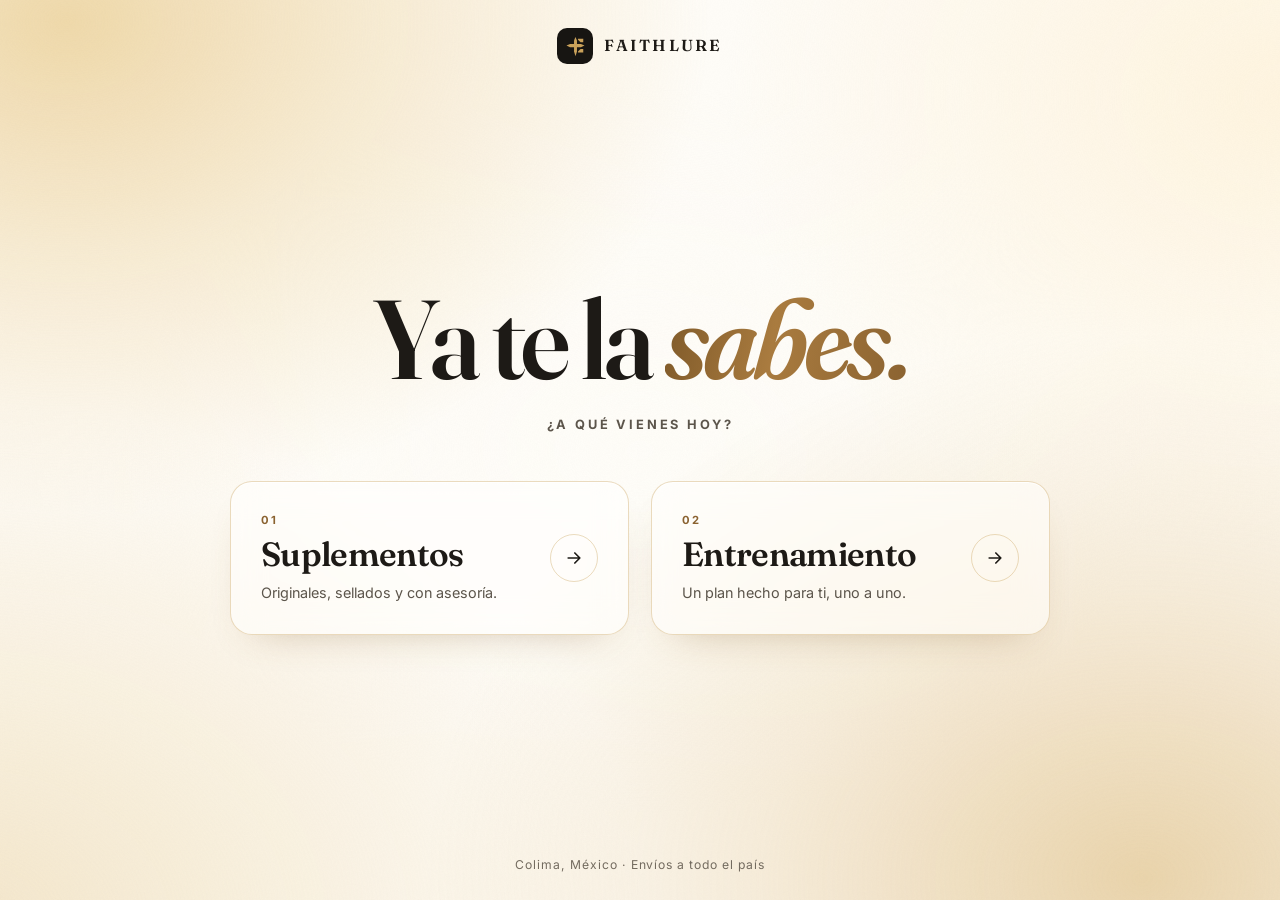
==== commit 4b10d5c6: "Embudo de ventas desde cero: puerta "Ya te la sabes" y dos landings Se reemplaza la página única por" ====
--- a/index.html
+++ b/index.html
@@ -1,239 +1,56 @@
 <!DOCTYPE html>
-<html lang="es">
+<html lang="es-MX">
 <head>
 <meta charset="UTF-8">
-<meta name="viewport" content="width=device-width, initial-scale=1.0">
-<title>FaithLure Supplements — Suplementos y entrenamiento en Colima</title>
-<meta name="description" content="Creatinas, preentrenos y proteínas originales en Colima, México, y entrenamiento personal con Damian Torres. Pide por WhatsApp.">
-<meta name="theme-color" content="#171512">
+<meta name="viewport" content="width=device-width, initial-scale=1, viewport-fit=cover">
+<title>FaithLure · Ya te la sabes</title>
+<meta name="description" content="Suplementos originales y entrenamiento personal en Colima, México. Elige tu camino y hablamos por WhatsApp.">
+<meta name="theme-color" content="#fffdf8">
+<link rel="icon" href="img/faithlure-mark.svg" type="image/svg+xml">
 
 <meta property="og:type" content="website">
-<meta property="og:title" content="FaithLure Supplements">
-<meta property="og:description" content="Suplementos originales y entrenamiento personal en Colima, México. Pide por WhatsApp.">
-<meta property="og:image" content="img/faithlure-mark.svg">
+<meta property="og:title" content="FaithLure · Ya te la sabes">
+<meta property="og:description" content="Suplementos originales y entrenamiento personal en Colima, México.">
+<meta property="og:image" content="img/perfil.png">
 
-<link rel="icon" href="img/faithlure-mark.svg">
 <link rel="preconnect" href="https://fonts.googleapis.com">
 <link rel="preconnect" href="https://fonts.gstatic.com" crossorigin>
-<link href="https://fonts.googleapis.com/css2?family=Fraunces:opsz,wght@9..144,400;9..144,500;9..144,600;9..144,700&family=Inter:wght@400;500;600;700&display=swap" rel="stylesheet">
+<link href="https://fonts.googleapis.com/css2?family=Fraunces:ital,opsz,wght@0,9..144,500;0,9..144,600;0,9..144,700;1,9..144,500;1,9..144,600&family=Inter:wght@400;500;600;700&display=swap" rel="stylesheet">
+<link rel="stylesheet" href="assets/faithlure.css">
 
-<link rel="stylesheet" href="style.css">
+<!-- Las dos landings se precargan: al elegir, abren al instante -->
+<link rel="prefetch" href="suplementos/">
+<link rel="prefetch" href="entrenamiento/">
 </head>
-<body>
+<body data-pagina="puerta">
 
-<a href="#top" class="skip-link">Saltar al contenido</a>
+<div class="fondo-oro" aria-hidden="true"></div>
 
-<!-- ============================================================
-     AVISO DE COBERTURA
-     ============================================================ -->
-<div class="announce" id="announce" hidden>
-  <p class="announce__inner">
-    <span class="announce__icon" aria-hidden="true"></span>
-    <span id="announceText"></span>
-  </p>
+<div class="puerta">
+  <header class="puerta__arriba entra entra--1">
+    <span class="marca" data-marca="" role="img" aria-label="FaithLure"></span>
+  </header>
+
+  <main class="puerta__centro">
+    <div class="entra entra--2">
+      <h1 class="puerta__lema" id="lema">Ya te la <span class="oro-texto">sabes.</span></h1>
+      <p class="puerta__pregunta" id="pregunta">¿A qué vienes hoy?</p>
+    </div>
+
+    <nav class="caminos" id="caminos" aria-label="Elige tu camino">
+      <a class="camino entra entra--3" href="suplementos/">
+        <span><span class="camino__num">01</span><span class="camino__titulo">Suplementos</span></span>
+      </a>
+      <a class="camino entra entra--4" href="entrenamiento/">
+        <span><span class="camino__num">02</span><span class="camino__titulo">Entrenamiento</span></span>
+      </a>
+    </nav>
+  </main>
+
+  <footer class="puerta__pie entra entra--4" id="puertaPie">Colima, México</footer>
 </div>
 
-<!-- ============================================================
-     NAV
-     ============================================================ -->
-<header class="nav" id="nav">
-  <div class="nav__inner">
-    <a href="#top" class="nav__brand-link" aria-label="FaithLure Supplements">
-      <span class="nav__mark" aria-hidden="true">
-        <svg viewBox="0 0 100 100" fill="currentColor">
-          <polygon points="43,22 50,5 57,22 57,74 50,96 43,74"/>
-          <polygon points="24,38 7,45.5 24,53 76,53 93,45.5 76,38"/>
-          <polygon points="62,13 87,13 87,30 74,30 62,18"/>
-          <polygon points="62,79 87,79 87,62 74,62 62,74"/>
-        </svg>
-      </span>
-      <span class="nav__brand-text">
-        <span class="nav__brand" id="navBrand"></span>
-        <span class="nav__role" id="navRole"></span>
-      </span>
-    </a>
-
-    <nav class="nav__links" id="navLinks" aria-label="Navegación principal">
-      <a href="#catalogo">Catálogo</a>
-      <a href="#como-comprar">Cómo comprar</a>
-      <a href="#entrenamiento">Entrenamiento</a>
-      <a href="#contacto">Contacto</a>
-    </nav>
-
-    <a href="#" class="btn btn--primary btn--sm btn--glow nav__cta" id="navCta">WhatsApp</a>
-
-    <button class="nav__toggle" id="navToggle" aria-label="Abrir menú" aria-expanded="false" aria-controls="navLinks">
-      <span></span><span></span><span></span>
-    </button>
-  </div>
-</header>
-
-<main id="top">
-
-  <!-- ============================================================
-       CONFIANZA
-       ============================================================ -->
-  <section class="section section--tight section--alt" aria-label="Por qué comprar aquí">
-    <div class="container">
-      <ul class="trust reveal" id="trustList"></ul>
-    </div>
-  </section>
-
-  <!-- ============================================================
-       CATÁLOGO
-       ============================================================ -->
-  <section class="section" id="catalogo">
-    <div class="container">
-      <header class="section__head reveal">
-        <p class="eyebrow"><span class="eyebrow__rule" aria-hidden="true"></span><span id="catalogEyebrow"></span></p>
-        <h1 class="section__title" id="catalogTitle"></h1>
-        <p class="lead" id="catalogText"></p>
-        <p class="catalog__pricenote" id="catalogPriceNote" hidden></p>
-      </header>
-
-      <div class="filters reveal" id="filters" role="tablist" aria-label="Categorías"></div>
-
-      <div class="catalog" id="catalogGroups"></div>
-    </div>
-  </section>
-
-  <!-- ============================================================
-       ENVÍOS Y SORTEO
-       ============================================================ -->
-  <section class="section section--tight" id="envios" hidden>
-    <div class="container">
-      <div class="bands" id="bands"></div>
-    </div>
-  </section>
-
-  <!-- ============================================================
-       CÓMO COMPRAR
-       ============================================================ -->
-  <section class="section section--ink" id="como-comprar">
-    <div class="container">
-      <header class="section__head reveal">
-        <p class="eyebrow"><span class="eyebrow__rule" aria-hidden="true"></span><span id="howEyebrow"></span></p>
-        <h2 class="section__title" id="howTitle"></h2>
-      </header>
-      <ol class="steps reveal" id="howSteps"></ol>
-      <p class="steps__note" id="howNote"></p>
-    </div>
-  </section>
-
-  <!-- ============================================================
-       ENTRENAMIENTO
-       ============================================================ -->
-  <section class="section section--ink" id="entrenamiento" hidden>
-    <div class="container">
-
-      <div class="coach reveal">
-        <figure class="coach__photo">
-          <img id="coachPhoto" alt="" loading="lazy">
-        </figure>
-        <div class="coach__intro">
-          <p class="eyebrow"><span class="eyebrow__rule" aria-hidden="true"></span><span id="trainingEyebrow"></span></p>
-          <h2 class="section__title" id="trainingTitle"></h2>
-          <p class="coach__who"><strong id="coachName"></strong><span id="coachRole"></span></p>
-          <p class="lead" id="trainingText"></p>
-        </div>
-      </div>
-
-      <ul class="pillars reveal" id="pillars"></ul>
-
-      <h3 class="packages__title" id="packagesTitle"></h3>
-      <div class="packages" id="packages"></div>
-    </div>
-  </section>
-
-  <!-- ============================================================
-       CONTACTO
-       ============================================================ -->
-  <section class="section section--alt" id="contacto">
-    <div class="container">
-      <div class="contact reveal">
-        <p class="eyebrow"><span class="eyebrow__rule" aria-hidden="true"></span><span id="contactEyebrow"></span></p>
-        <h2 class="section__title" id="contactTitle"></h2>
-        <p class="lead" id="contactText"></p>
-
-        <a href="#" class="btn btn--primary btn--lg btn--glow contact__wa" id="contactWhatsapp"></a>
-
-        <ul class="contact__meta" id="contactMeta"></ul>
-        <ul class="contact__social" id="contactSocial"></ul>
-      </div>
-    </div>
-  </section>
-</main>
-
-<!-- ============================================================
-     FOOTER
-     ============================================================ -->
-<footer class="footer">
-  <div class="container footer__inner">
-    <div class="footer__brand">
-      <span class="footer__mark" aria-hidden="true">
-        <svg viewBox="0 0 100 100" fill="currentColor">
-          <polygon points="43,22 50,5 57,22 57,74 50,96 43,74"/>
-          <polygon points="24,38 7,45.5 24,53 76,53 93,45.5 76,38"/>
-          <polygon points="62,13 87,13 87,30 74,30 62,18"/>
-          <polygon points="62,79 87,79 87,62 74,62 62,74"/>
-        </svg>
-      </span>
-      <div>
-        <p class="footer__name" id="footerName"></p>
-        <p class="footer__text" id="footerText"></p>
-      </div>
-    </div>
-    <p class="footer__legal" id="footerLegal"></p>
-    <p class="footer__copy" id="footerCopy"></p>
-  </div>
-</footer>
-
-<!-- ============================================================
-     FICHA DE PRODUCTO EN 3D (se abre al tocar una tarjeta)
-     ============================================================ -->
-<div class="modal" id="productModal" hidden>
-  <div class="modal__backdrop" data-close></div>
-  <div class="modal__dialog" role="dialog" aria-modal="true" aria-labelledby="modalName">
-    <button class="modal__close" id="modalClose" aria-label="Cerrar ficha"></button>
-    <div class="modal__body" id="modalBody"></div>
-  </div>
-</div>
-
-<!-- ============================================================
-     LISTA DE PEDIDO
-     ============================================================ -->
-<div class="cart" id="cart" hidden>
-  <div class="cart__backdrop" data-close></div>
-  <aside class="cart__panel" role="dialog" aria-modal="true" aria-labelledby="cartTitle">
-    <header class="cart__head">
-      <h2 class="cart__title" id="cartTitle">Tu lista de pedido</h2>
-      <button class="cart__close" id="cartClose" aria-label="Cerrar lista"></button>
-    </header>
-    <div class="cart__items" id="cartItems"></div>
-    <footer class="cart__foot">
-      <p class="cart__note" id="cartNote"></p>
-      <a href="#" class="btn btn--primary btn--block btn--lg btn--glow" id="cartSend"></a>
-      <button class="cart__clear" id="cartClear" type="button">Vaciar lista</button>
-    </footer>
-  </aside>
-</div>
-
-<!-- ============================================================
-     BOTONES FLOTANTES
-     ============================================================ -->
-<div class="fabs">
-  <button class="fab fab--cart" id="cartFab" type="button" hidden>
-    <span class="fab__icon" aria-hidden="true"></span>
-    <span class="fab__text">Tu pedido</span>
-    <span class="fab__count" id="cartCount">0</span>
-  </button>
-  <a href="#" class="fab fab--wa" id="whatsappFab" aria-label="Escribir por WhatsApp"></a>
-</div>
-
-<!-- Aviso corto al agregar un producto -->
-<div class="toast" id="toast" role="status" aria-live="polite"></div>
-
-<script src="catalogo.js"></script>
-<script src="script.js"></script>
+<script src="config.js"></script>
+<script src="assets/faithlure.js"></script>
 </body>
 </html>
--- a/assets/faithlure.css
+++ b/assets/faithlure.css
@@ -0,0 +1,1542 @@
+/* =========================================================================
+   FAITHLURE — HOJA DE ESTILOS ÚNICA
+   -------------------------------------------------------------------------
+   Las tres páginas (puerta, suplementos y entrenamiento) usan este mismo
+   archivo. Así la marca se ve idéntica en todas: mismos colores, mismas
+   tipografías, mismos botones y la misma animación al pasar el cursor.
+   Para cambiar un color en todo el sitio, cámbialo en :root.
+   ========================================================================= */
+
+/* -------------------------------------------------------------------------
+   1. TOKENS DE MARCA
+   ------------------------------------------------------------------------- */
+:root {
+  /* Superficies */
+  --blanco:    #fffdf8;
+  --papel:     #f7f4ef;
+  --papel-2:   #f0ebe2;
+  --tarjeta:   #fffefb;
+  --tinta:     #171512;
+  --tinta-2:   #221f1b;
+
+  /* Texto (todos pasan contraste AA sobre papel) */
+  --texto:     #1d1a16;
+  --texto-2:   #5c554b;
+  --texto-3:   #736b5f;
+  --texto-inv: #f5f1ea;
+  --texto-inv-2: rgba(245, 241, 234, 0.72);
+
+  /* Oro de la marca */
+  --oro:        #c9a15a;
+  --oro-claro:  #ead5a6;
+  --bronce:     #a97b3f;
+  --bronce-txt: #8a6230;    /* bronce para texto pequeño: pasa contraste */
+  --oro-suave:  rgba(201, 161, 90, 0.14);
+  --oro-linea:  rgba(201, 161, 90, 0.38);
+
+  /* Acentos puntuales */
+  --arcilla: #b23a2e;       /* solo para escasez: lugares, rebajas */
+  --verde:   #1b7a4a;       /* oscuro para que el "por toma" pase contraste */
+  --wa:      #25d366;       /* solo el ícono de WhatsApp */
+
+  /* Líneas */
+  --linea:   #e7dfd2;
+  --linea-2: #d6cab8;
+  --linea-inv: rgba(245, 241, 234, 0.14);
+
+  /* Tipografía */
+  --f-display: 'Fraunces', 'Iowan Old Style', Georgia, serif;
+  --f-texto: 'Inter', -apple-system, BlinkMacSystemFont, 'Segoe UI', Roboto, sans-serif;
+
+  /* Medidas */
+  --ancho: 1160px;
+  --margen: clamp(18px, 5vw, 44px);
+  --r-s: 8px;
+  --r-m: 14px;
+  --r-l: 22px;
+  --r-pill: 999px;
+
+  --sombra-s: 0 1px 2px rgba(23, 21, 18, 0.05), 0 4px 14px rgba(23, 21, 18, 0.05);
+  --sombra-m: 0 6px 16px rgba(23, 21, 18, 0.06), 0 18px 40px rgba(23, 21, 18, 0.09);
+  --sombra-oro: 0 22px 50px -22px rgba(138, 98, 48, 0.55);
+
+  --suave: cubic-bezier(0.22, 0.61, 0.36, 1);
+  --resorte: cubic-bezier(0.2, 0.9, 0.25, 1.15);
+}
+
+/* -------------------------------------------------------------------------
+   2. BASE
+   ------------------------------------------------------------------------- */
+*, *::before, *::after { box-sizing: border-box; }
+
+html {
+  -webkit-text-size-adjust: 100%;
+  scroll-behavior: smooth;
+  scroll-padding-top: 84px;
+}
+
+body {
+  margin: 0;
+  min-height: 100vh;
+  background: var(--papel);
+  color: var(--texto);
+  font-family: var(--f-texto);
+  font-size: 1rem;
+  line-height: 1.6;
+  -webkit-font-smoothing: antialiased;
+  -moz-osx-font-smoothing: grayscale;
+  overflow-x: hidden;
+}
+
+h1, h2, h3, h4 {
+  margin: 0;
+  font-family: var(--f-display);
+  font-weight: 600;
+  line-height: 1.08;
+  letter-spacing: -0.02em;
+  color: var(--texto);
+}
+p { margin: 0; color: var(--texto-2); }
+a { color: inherit; text-decoration: none; }
+img { max-width: 100%; display: block; }
+ul, ol { margin: 0; padding: 0; list-style: none; }
+button { font: inherit; color: inherit; }
+[hidden] { display: none !important; }
+
+:focus-visible {
+  outline: 2px solid var(--bronce);
+  outline-offset: 3px;
+  border-radius: 4px;
+}
+::selection { background: var(--oro-claro); color: var(--tinta); }
+
+.salto {
+  position: absolute;
+  left: -9999px;
+  top: 10px;
+  z-index: 300;
+  padding: 10px 16px;
+  border-radius: var(--r-s);
+  background: var(--tinta);
+  color: var(--texto-inv);
+}
+.salto:focus { left: 10px; }
+
+.contenedor {
+  width: 100%;
+  max-width: var(--ancho);
+  margin: 0 auto;
+  padding-inline: var(--margen);
+}
+
+/* -------------------------------------------------------------------------
+   3. ÁTOMOS DE MARCA
+   ------------------------------------------------------------------------- */
+
+/* Logo: la cruz de FaithLure + el nombre */
+.marca {
+  display: inline-flex;
+  align-items: center;
+  gap: 11px;
+  color: var(--texto);
+}
+.marca__cruz {
+  display: grid;
+  place-items: center;
+  width: 36px;
+  height: 36px;
+  border-radius: 10px;
+  background: var(--tinta);
+  color: var(--oro);
+  flex-shrink: 0;
+}
+.marca__cruz svg { width: 21px; height: 21px; }
+.marca__nombre {
+  display: flex;
+  flex-direction: column;
+  line-height: 1.1;
+}
+.marca__nombre b {
+  font-family: var(--f-display);
+  font-size: 1rem;
+  font-weight: 600;
+  letter-spacing: 0.14em;
+}
+.marca__nombre small {
+  font-size: 0.62rem;
+  font-weight: 700;
+  letter-spacing: 0.24em;
+  text-transform: uppercase;
+  color: var(--bronce-txt);
+}
+
+/* Antetítulo con raya */
+.antes {
+  display: inline-flex;
+  align-items: flex-start;
+  gap: 11px;
+  font-size: 0.72rem;
+  font-weight: 700;
+  letter-spacing: 0.17em;
+  text-transform: uppercase;
+  color: var(--bronce-txt);
+}
+.antes::before {
+  content: "";
+  width: 28px;
+  height: 1px;
+  margin-top: 0.62em;
+  flex-shrink: 0;
+  background: currentColor;
+  opacity: 0.6;
+}
+
+/* Texto con acabado de oro (legible: nunca baja de 3:1) */
+.oro-texto {
+  font-style: italic;
+  background: linear-gradient(100deg, #7d5828 0%, #a97b3f 45%, #8a6230 100%);
+  -webkit-background-clip: text;
+  background-clip: text;
+  color: transparent;
+  font-variation-settings: 'SOFT' 50, 'WONK' 1;
+}
+
+/* --- Botones ------------------------------------------------------------
+   La animación al pasar el cursor es la misma en todo el sitio:
+   sube un poco, cruza un destello y la flecha avanza.                     */
+.btn {
+  position: relative;
+  display: inline-flex;
+  align-items: center;
+  justify-content: center;
+  gap: 10px;
+  min-height: 48px;
+  padding: 13px 24px;
+  border: 1px solid transparent;
+  border-radius: var(--r-pill);
+  font-family: var(--f-texto);
+  font-size: 0.95rem;
+  font-weight: 600;
+  line-height: 1.2;
+  letter-spacing: 0.005em;
+  text-align: center;
+  cursor: pointer;
+  overflow: hidden;
+  isolation: isolate;
+  transition: transform 0.3s var(--suave), box-shadow 0.3s var(--suave),
+              background 0.3s var(--suave), border-color 0.3s var(--suave), color 0.3s var(--suave);
+}
+.btn svg { width: 18px; height: 18px; flex-shrink: 0; }
+.btn::before {
+  content: "";
+  position: absolute;
+  inset: 0;
+  z-index: -1;
+  background: linear-gradient(110deg, transparent 30%, rgba(255, 255, 255, 0.34) 50%, transparent 70%);
+  transform: translateX(-130%);
+  transition: transform 0.75s var(--suave);
+}
+.btn:hover::before, .btn:focus-visible::before { transform: translateX(130%); }
+.btn:hover { transform: translateY(-2px); }
+.btn:active { transform: translateY(0) scale(0.98); }
+.btn .flecha { transition: transform 0.3s var(--suave); }
+.btn:hover .flecha { transform: translateX(4px); }
+
+.btn--tinta {
+  background: var(--tinta);
+  color: var(--texto-inv);
+  box-shadow: 0 10px 24px -12px rgba(23, 21, 18, 0.6);
+}
+.btn--tinta:hover {
+  box-shadow: 0 16px 34px -14px rgba(23, 21, 18, 0.65), 0 0 0 4px var(--oro-suave);
+}
+.btn--tinta .ico-wa { color: var(--wa); }
+
+.btn--claro {
+  background: transparent;
+  color: var(--texto);
+  border-color: var(--linea-2);
+}
+.btn--claro:hover { border-color: var(--tinta); background: rgba(23, 21, 18, 0.03); }
+
+.btn--oro {
+  background: linear-gradient(135deg, #d8b673, #b88a45);
+  color: var(--tinta);
+  box-shadow: 0 10px 24px -12px rgba(138, 98, 48, 0.7);
+}
+.btn--oro:hover { box-shadow: 0 16px 34px -14px rgba(138, 98, 48, 0.75), 0 0 0 4px rgba(245, 241, 234, 0.12); }
+
+.btn--grande { min-height: 56px; padding: 16px 30px; font-size: 1rem; }
+.btn--chico { min-height: 40px; padding: 9px 16px; font-size: 0.85rem; }
+.btn--bloque { width: 100%; }
+
+/* Chips del selector: se eligen con un toque */
+.chip {
+  display: inline-flex;
+  align-items: center;
+  gap: 8px;
+  min-height: 44px;
+  padding: 10px 18px;
+  border: 1px solid var(--linea-2);
+  border-radius: var(--r-pill);
+  background: var(--tarjeta);
+  color: var(--texto);
+  font-size: 0.9rem;
+  font-weight: 600;
+  cursor: pointer;
+  transition: transform 0.25s var(--resorte), border-color 0.25s var(--suave),
+              background 0.25s var(--suave), color 0.25s var(--suave), box-shadow 0.25s var(--suave);
+}
+.chip:hover { border-color: var(--bronce); transform: translateY(-2px); }
+.chip[aria-pressed="true"] {
+  background: var(--tinta);
+  border-color: var(--tinta);
+  color: var(--texto-inv);
+  box-shadow: 0 8px 20px -10px rgba(23, 21, 18, 0.6);
+}
+.chip__marca {
+  display: grid;
+  place-items: center;
+  width: 18px;
+  height: 18px;
+  border-radius: 50%;
+  border: 1.5px solid currentColor;
+  opacity: 0.45;
+  transition: all 0.25s var(--suave);
+}
+.chip__marca svg { width: 11px; height: 11px; opacity: 0; }
+.chip[aria-pressed="true"] .chip__marca { opacity: 1; background: var(--oro); border-color: var(--oro); color: var(--tinta); }
+.chip[aria-pressed="true"] .chip__marca svg { opacity: 1; }
+.chip--suave { border-style: dashed; color: var(--texto-2); }
+
+/* Distintivos */
+.sello {
+  display: inline-flex;
+  align-items: center;
+  padding: 5px 10px;
+  border-radius: 5px;
+  font-size: 0.66rem;
+  font-weight: 700;
+  letter-spacing: 0.09em;
+  text-transform: uppercase;
+  line-height: 1;
+  background: var(--tinta);
+  color: var(--texto-inv);
+}
+.sello--oro { background: var(--oro); color: var(--tinta); }
+.sello--rebaja { background: var(--arcilla); color: #fff; }
+
+/* -------------------------------------------------------------------------
+   4. FONDO DIFUMINADO BLANCO Y ORO
+   Sin texturas ni líneas: solo luz dorada suave sobre blanco.
+   ------------------------------------------------------------------------- */
+.fondo-oro {
+  position: fixed;
+  inset: 0;
+  z-index: -1;
+  overflow: hidden;
+  background: var(--blanco);
+  pointer-events: none;
+}
+.fondo-oro::before {
+  content: "";
+  position: absolute;
+  inset: -20%;
+  background:
+    radial-gradient(46% 50% at 18% 16%, rgba(236, 208, 150, 0.8), rgba(236, 208, 150, 0.35) 40%, transparent 78%),
+    radial-gradient(40% 46% at 86% 22%, rgba(255, 244, 222, 0.95), transparent 78%),
+    radial-gradient(50% 54% at 78% 84%, rgba(214, 172, 96, 0.5), rgba(214, 172, 96, 0.2) 42%, transparent 80%),
+    radial-gradient(48% 52% at 12% 88%, rgba(240, 222, 184, 0.72), transparent 80%),
+    radial-gradient(36% 36% at 50% 50%, rgba(255, 253, 248, 0.9), transparent 80%);
+  animation: deriva 38s ease-in-out infinite alternate;
+  will-change: transform;
+}
+/* Tramado casi invisible: evita que el degradado se vea en "anillos"
+   en pantallas de celular. No se percibe como textura. */
+.fondo-oro::after {
+  content: "";
+  position: absolute;
+  inset: 0;
+  opacity: 0.045;
+  background-image: url("data:image/svg+xml;utf8,<svg xmlns='http://www.w3.org/2000/svg' width='180' height='180'><filter id='n'><feTurbulence type='fractalNoise' baseFrequency='.85' numOctaves='2' stitchTiles='stitch'/><feColorMatrix values='0 0 0 0 .5 0 0 0 0 .5 0 0 0 0 .5 0 0 0 1 0'/></filter><rect width='100%25' height='100%25' filter='url(%23n)'/></svg>");
+}
+@keyframes deriva {
+  0%   { transform: translate3d(0, 0, 0) scale(1); }
+  50%  { transform: translate3d(2%, -2%, 0) scale(1.05); }
+  100% { transform: translate3d(-2%, 2%, 0) scale(1.02); }
+}
+
+/* En las landings la luz dorada solo baña la parte de arriba */
+.fondo-oro--arriba {
+  position: absolute;
+  height: 820px;
+  -webkit-mask-image: linear-gradient(180deg, #000 55%, transparent);
+  mask-image: linear-gradient(180deg, #000 55%, transparent);
+}
+
+/* -------------------------------------------------------------------------
+   5. LA PUERTA — "Ya te la sabes"
+   ------------------------------------------------------------------------- */
+.puerta {
+  min-height: 100vh;
+  min-height: 100svh;
+  display: grid;
+  grid-template-rows: auto 1fr auto;
+  background: transparent;
+}
+.puerta__arriba { padding: 28px var(--margen) 0; display: flex; justify-content: center; }
+.puerta__centro {
+  display: grid;
+  align-content: center;
+  justify-items: center;
+  gap: clamp(28px, 5vh, 52px);
+  padding: 32px var(--margen);
+  text-align: center;
+}
+.puerta__lema {
+  font-size: clamp(3.1rem, 1.6rem + 7vw, 7rem);
+  line-height: 0.98;
+  letter-spacing: -0.035em;
+  font-weight: 600;
+}
+.puerta__pregunta {
+  margin-top: clamp(14px, 2.4vh, 22px);
+  font-size: 0.8rem;
+  font-weight: 700;
+  letter-spacing: 0.22em;
+  text-transform: uppercase;
+  color: var(--texto-2);
+}
+.caminos {
+  display: grid;
+  grid-template-columns: repeat(2, minmax(0, 1fr));
+  gap: clamp(14px, 2vw, 22px);
+  width: 100%;
+  max-width: 820px;
+}
+.puerta__pie {
+  padding: 0 var(--margen) 26px;
+  text-align: center;
+  font-size: 0.76rem;
+  letter-spacing: 0.08em;
+  color: var(--texto-3);
+}
+
+/* Cada camino: al pasar el cursor sube, se llena de oro y la flecha avanza */
+.camino {
+  position: relative;
+  display: grid;
+  grid-template-columns: 1fr auto;
+  align-items: center;
+  gap: 18px;
+  padding: clamp(22px, 3vw, 30px);
+  border-radius: var(--r-l);
+  border: 1px solid var(--oro-linea);
+  background: rgba(255, 255, 255, 0.6);
+  -webkit-backdrop-filter: blur(16px) saturate(140%);
+  backdrop-filter: blur(16px) saturate(140%);
+  box-shadow: inset 0 1px 0 rgba(255, 255, 255, 0.9), 0 18px 40px -26px rgba(138, 98, 48, 0.45);
+  text-align: left;
+  overflow: hidden;
+  isolation: isolate;
+  transition: transform 0.45s var(--resorte), box-shadow 0.45s var(--suave),
+              border-color 0.45s var(--suave), background 0.45s var(--suave);
+}
+.camino::before {                                   /* destello */
+  content: "";
+  position: absolute;
+  inset: 0;
+  z-index: -1;
+  background: linear-gradient(112deg, transparent 32%, rgba(255, 255, 255, 0.85) 50%, transparent 68%);
+  transform: translateX(-125%);
+  transition: transform 0.9s var(--suave);
+}
+.camino::after {                                    /* oro que sube */
+  content: "";
+  position: absolute;
+  inset: auto 0 0;
+  height: 0;
+  z-index: -2;
+  background: linear-gradient(180deg, rgba(234, 213, 166, 0), rgba(234, 213, 166, 0.6));
+  transition: height 0.5s var(--suave);
+}
+.camino:hover, .camino:focus-visible {
+  transform: translateY(-6px);
+  border-color: var(--oro);
+  background: rgba(255, 255, 255, 0.78);
+  box-shadow: inset 0 1px 0 #fff, var(--sombra-oro);
+  outline: none;
+}
+.camino:focus-visible { box-shadow: inset 0 1px 0 #fff, var(--sombra-oro), 0 0 0 3px var(--bronce); }
+.camino:hover::before, .camino:focus-visible::before { transform: translateX(125%); }
+.camino:hover::after, .camino:focus-visible::after { height: 100%; }
+.camino:active { transform: translateY(-2px) scale(0.985); }
+
+.camino__num {
+  display: block;
+  margin-bottom: 8px;
+  font-size: 0.7rem;
+  font-weight: 700;
+  letter-spacing: 0.2em;
+  color: var(--bronce-txt);
+}
+.camino__titulo {
+  display: block;
+  font-family: var(--f-display);
+  font-size: clamp(1.55rem, 1.2rem + 1.4vw, 2.1rem);
+  font-weight: 600;
+  letter-spacing: -0.02em;
+  line-height: 1.05;
+  color: var(--texto);
+}
+.camino__texto {
+  display: block;
+  margin-top: 8px;
+  font-size: 0.9rem;
+  color: var(--texto-2);
+}
+.camino__flecha {
+  display: grid;
+  place-items: center;
+  width: 48px;
+  height: 48px;
+  border-radius: 50%;
+  border: 1px solid var(--oro-linea);
+  color: var(--texto);
+  transition: background 0.4s var(--suave), color 0.4s var(--suave), border-color 0.4s var(--suave);
+}
+.camino__flecha svg { width: 20px; height: 20px; transition: transform 0.4s var(--resorte); }
+.camino:hover .camino__flecha, .camino:focus-visible .camino__flecha {
+  background: var(--tinta);
+  border-color: var(--tinta);
+  color: var(--oro);
+}
+.camino:hover .camino__flecha svg, .camino:focus-visible .camino__flecha svg { transform: translateX(3px); }
+
+@media (max-width: 640px) {
+  .caminos { grid-template-columns: 1fr; max-width: 460px; }
+}
+
+/* Entrada escalonada de la puerta */
+/* "backwards" y no "forwards": al terminar, la animación suelta el elemento
+   y el efecto al pasar el cursor puede volver a moverlo. */
+.entra { animation: entra 0.8s var(--suave) backwards; }
+.entra--1 { animation-delay: 0.05s; }
+.entra--2 { animation-delay: 0.18s; }
+.entra--3 { animation-delay: 0.32s; }
+.entra--4 { animation-delay: 0.44s; }
+@keyframes entra { from { opacity: 0; transform: translateY(16px); } }
+
+/* -------------------------------------------------------------------------
+   6. ESTRUCTURA DE LAS LANDINGS
+   ------------------------------------------------------------------------- */
+.landing { position: relative; }
+
+.barra {
+  position: sticky;
+  top: 0;
+  z-index: 100;
+  border-bottom: 1px solid transparent;
+  transition: background 0.3s var(--suave), border-color 0.3s var(--suave);
+}
+.barra.pegada {
+  background: rgba(255, 253, 248, 0.88);
+  -webkit-backdrop-filter: blur(14px) saturate(160%);
+  backdrop-filter: blur(14px) saturate(160%);
+  border-bottom-color: var(--linea);
+}
+.barra__dentro {
+  display: flex;
+  align-items: center;
+  gap: 18px;
+  min-height: 68px;
+}
+.barra .marca { margin-right: auto; }
+
+/* Los tres pasos del embudo: ya elegiste, ahora conoces, luego hablamos */
+.pasos {
+  display: flex;
+  align-items: center;
+  gap: 6px;
+  font-size: 0.74rem;
+  font-weight: 600;
+  color: var(--texto-3);
+}
+.pasos ol { display: flex; align-items: center; gap: 6px; }
+.pasos li { display: inline-flex; align-items: center; gap: 7px; }
+.pasos li + li::before {
+  content: "";
+  width: 18px;
+  height: 1px;
+  background: var(--linea-2);
+  margin-right: 1px;
+}
+.pasos__punto {
+  display: grid;
+  place-items: center;
+  width: 20px;
+  height: 20px;
+  border-radius: 50%;
+  border: 1.5px solid var(--linea-2);
+  font-size: 0.64rem;
+}
+.pasos__punto svg { width: 11px; height: 11px; }
+.pasos .hecho { color: var(--texto-2); }
+.pasos .hecho .pasos__punto { background: var(--tinta); border-color: var(--tinta); color: var(--oro); }
+.pasos .actual { color: var(--texto); }
+.pasos .actual .pasos__punto { border-color: var(--oro); background: var(--oro); color: var(--tinta); box-shadow: 0 0 0 4px var(--oro-suave); }
+.pasos__corto { display: none; }
+
+@media (max-width: 760px) {
+  .pasos ol { display: none; }
+  .pasos__corto { display: inline; font-weight: 700; letter-spacing: 0.06em; }
+}
+@media (max-width: 420px) {
+  .barra .btn__texto { display: none; }
+  .barra .btn { padding-inline: 12px; }
+}
+
+.seccion { padding-block: clamp(52px, 6.5vw, 84px); position: relative; }
+.seccion--apretada { padding-block: clamp(28px, 3.5vw, 44px); }
+.seccion--papel2 { background: var(--papel-2); }
+.seccion--tinta {
+  background: var(--tinta);
+  color: var(--texto-inv);
+  --texto: var(--texto-inv);
+  --texto-2: var(--texto-inv-2);
+  --texto-3: rgba(245, 241, 234, 0.55);
+  --linea: var(--linea-inv);
+  --linea-2: rgba(245, 241, 234, 0.24);
+}
+.seccion--tinta h2, .seccion--tinta h3 { color: var(--texto-inv); }
+.seccion--tinta .antes { color: var(--oro); }
+
+.cabeza { max-width: 640px; margin-bottom: clamp(28px, 4vw, 46px); }
+.cabeza--centro { margin-inline: auto; text-align: center; }
+.cabeza .antes { margin-bottom: 14px; }
+.cabeza h2 { font-size: clamp(1.8rem, 1.2rem + 2.3vw, 2.75rem); }
+.cabeza p { margin-top: 12px; font-size: clamp(0.98rem, 0.94rem + 0.25vw, 1.08rem); }
+
+/* -------------------------------------------------------------------------
+   7. INTRO + VIDEO
+   ------------------------------------------------------------------------- */
+.intro {
+  padding-top: clamp(20px, 4vw, 46px);
+  padding-bottom: clamp(48px, 6vw, 80px);
+}
+/* Escritorio: texto a la izquierda y video a la derecha.
+   Celular: titular -> video -> botones, para que el video se vea al entrar. */
+.intro__rejilla {
+  display: grid;
+  grid-template-columns: minmax(0, 0.95fr) minmax(0, 1.05fr);
+  grid-template-areas: "cabeza video" "pie video";
+  column-gap: clamp(28px, 5vw, 64px);
+  align-items: center;
+}
+.intro__cabeza { grid-area: cabeza; align-self: end; }
+.intro__video { grid-area: video; }
+.intro__pie { grid-area: pie; align-self: start; }
+.intro__cabeza .antes { margin-bottom: 18px; }
+.intro__titulo {
+  font-size: clamp(2.3rem, 1.3rem + 3.8vw, 4rem);
+  letter-spacing: -0.03em;
+}
+.intro__sub {
+  margin-top: 18px;
+  max-width: 46ch;
+  font-size: clamp(1rem, 0.95rem + 0.35vw, 1.14rem);
+}
+.intro__acciones { display: flex; flex-wrap: wrap; gap: 12px; margin-top: 28px; }
+
+.sellos {
+  display: flex;
+  flex-wrap: wrap;
+  gap: 8px 18px;
+  margin-top: 24px;
+  font-size: 0.82rem;
+  font-weight: 600;
+  color: var(--texto-2);
+}
+.sellos li { display: inline-flex; align-items: center; gap: 7px; }
+.sellos svg { width: 16px; height: 16px; color: var(--verde); flex-shrink: 0; }
+
+@media (max-width: 960px) {
+  .intro__rejilla { grid-template-columns: 1fr; grid-template-areas: "cabeza" "video" "pie"; row-gap: 22px; }
+  .intro__sub { margin-top: 12px; }
+  .intro__acciones { margin-top: 0; }
+}
+@media (max-width: 560px) {
+  .intro__acciones .btn { flex: 1 1 100%; }
+  .video--vertical .video__marco { max-height: 68vh; max-width: calc(68vh * 9 / 16); }
+}
+
+/* El video: se despliega al entrar a la página */
+.video { position: relative; }
+.video__marco {
+  position: relative;
+  width: 100%;
+  aspect-ratio: 16 / 9;
+  border-radius: var(--r-l);
+  overflow: hidden;
+  background: var(--tinta);
+  box-shadow: 0 30px 60px -28px rgba(23, 21, 18, 0.55), 0 0 0 1px var(--oro-linea);
+  animation: desplegar 1s var(--suave) 0.25s both;
+}
+.video--vertical .video__marco {
+  aspect-ratio: 9 / 16;
+  max-height: 78vh;
+  max-width: calc(78vh * 9 / 16);
+  margin-inline: auto;
+}
+@keyframes desplegar {
+  from { clip-path: inset(0 0 100% 0 round 22px); transform: translateY(18px); }
+  to   { clip-path: inset(0 0 0 0 round 22px); transform: none; }
+}
+.video__marco iframe { position: absolute; inset: 0; width: 100%; height: 100%; border: 0; }
+
+/* Portada propia (con tu foto), no la miniatura genérica de YouTube */
+.portada {
+  position: absolute;
+  inset: 0;
+  display: block;
+  width: 100%;
+  padding: 0;
+  border: 0;
+  background:
+    radial-gradient(60% 80% at 78% 60%, rgba(201, 161, 90, 0.34), transparent 70%),
+    radial-gradient(50% 60% at 12% 10%, rgba(201, 161, 90, 0.12), transparent 70%),
+    var(--tinta);
+  color: var(--texto-inv);
+  text-align: left;
+  cursor: pointer;
+}
+.portada[disabled] { cursor: default; }
+.portada__foto {
+  position: absolute;
+  right: 0;
+  bottom: 0;
+  height: 100%;
+  width: auto;
+  max-width: 62%;
+  object-fit: cover;
+  object-position: top center;
+  -webkit-mask-image: linear-gradient(90deg, transparent 0%, #000 42%);
+  mask-image: linear-gradient(90deg, transparent 0%, #000 42%);
+  opacity: 0.92;
+}
+.video--vertical .portada__foto {
+  max-width: none;
+  width: 100%;
+  height: 72%;
+  -webkit-mask-image: linear-gradient(0deg, transparent 0%, #000 45%);
+  mask-image: linear-gradient(0deg, transparent 0%, #000 45%);
+  top: 0;
+  bottom: auto;
+}
+.portada__texto {
+  position: absolute;
+  left: clamp(18px, 4%, 30px);
+  bottom: clamp(18px, 5%, 28px);
+  max-width: 58%;
+}
+.video--vertical .portada__texto { max-width: 86%; }
+.portada__etiqueta {
+  display: inline-block;
+  margin-bottom: 8px;
+  font-size: 0.66rem;
+  font-weight: 700;
+  letter-spacing: 0.18em;
+  text-transform: uppercase;
+  color: var(--oro);
+}
+.portada__titulo {
+  display: block;
+  font-family: var(--f-display);
+  font-size: clamp(1.1rem, 0.9rem + 1vw, 1.6rem);
+  line-height: 1.12;
+  font-weight: 600;
+}
+.portada__play {
+  position: absolute;
+  left: clamp(18px, 4%, 30px);
+  top: clamp(18px, 6%, 30px);
+  display: inline-flex;
+  align-items: center;
+  gap: 12px;
+  font-size: 0.82rem;
+  font-weight: 600;
+}
+.portada__boton {
+  position: relative;
+  display: grid;
+  place-items: center;
+  width: clamp(56px, 7vw, 72px);
+  height: clamp(56px, 7vw, 72px);
+  border-radius: 50%;
+  background: var(--oro);
+  color: var(--tinta);
+  box-shadow: 0 10px 30px -8px rgba(201, 161, 90, 0.7);
+  transition: transform 0.35s var(--resorte);
+}
+.portada__boton svg { width: 42%; height: 42%; margin-left: 8%; }
+.portada__boton::after {                             /* pulso suave */
+  content: "";
+  position: absolute;
+  inset: 0;
+  border-radius: 50%;
+  border: 2px solid var(--oro);
+  animation: pulso 2.4s var(--suave) infinite;
+}
+@keyframes pulso {
+  0%   { transform: scale(1); opacity: 0.8; }
+  100% { transform: scale(1.55); opacity: 0; }
+}
+.portada:hover .portada__boton { transform: scale(1.08); }
+.portada__pronto {
+  padding: 7px 12px;
+  border-radius: var(--r-pill);
+  border: 1px solid var(--oro-linea);
+  font-size: 0.72rem;
+  letter-spacing: 0.1em;
+  text-transform: uppercase;
+  color: var(--oro);
+}
+
+/* -------------------------------------------------------------------------
+   8. PUNTO A → PUNTO B
+   ------------------------------------------------------------------------- */
+.ab {
+  display: grid;
+  grid-template-columns: minmax(0, 1fr) auto minmax(0, 1fr);
+  gap: clamp(14px, 2vw, 22px);
+  align-items: stretch;
+}
+.ab__lado {
+  padding: clamp(24px, 3vw, 34px);
+  border-radius: var(--r-l);
+  border: 1px solid var(--linea);
+  background: var(--tarjeta);
+}
+.ab__lado--b {
+  background: var(--tinta);
+  border-color: var(--tinta);
+  color: var(--texto-inv);
+  box-shadow: var(--sombra-oro);
+}
+.ab__etiqueta {
+  display: block;
+  margin-bottom: 18px;
+  font-size: 0.72rem;
+  font-weight: 700;
+  letter-spacing: 0.16em;
+  text-transform: uppercase;
+  color: var(--texto-3);
+}
+.ab__lado--b .ab__etiqueta { color: var(--oro); }
+.ab__lista { display: grid; gap: 14px; }
+.ab__lista li { display: flex; gap: 12px; font-size: 0.96rem; line-height: 1.45; color: var(--texto-2); }
+.ab__lado--b .ab__lista li { color: var(--texto-inv); }
+.ab__lista svg { width: 18px; height: 18px; flex-shrink: 0; margin-top: 2px; }
+.ab__lado--a svg { color: var(--texto-3); }
+.ab__lado--b svg { color: var(--oro); }
+.ab__flecha {
+  display: grid;
+  place-items: center;
+  align-self: center;
+  width: 52px;
+  height: 52px;
+  border-radius: 50%;
+  background: var(--oro);
+  color: var(--tinta);
+  box-shadow: 0 10px 24px -10px rgba(138, 98, 48, 0.7);
+}
+.ab__flecha svg { width: 22px; height: 22px; }
+.ab__puente {
+  margin-top: clamp(22px, 3vw, 32px);
+  text-align: center;
+  font-family: var(--f-display);
+  font-size: clamp(1.1rem, 0.95rem + 0.8vw, 1.45rem);
+  font-style: italic;
+  color: var(--texto);
+}
+@media (max-width: 760px) {
+  .ab { grid-template-columns: 1fr; }
+  .ab__flecha { justify-self: center; transform: rotate(90deg); }
+}
+
+/* -------------------------------------------------------------------------
+   9. SELECTOR (el primer "sí" del prospecto)
+   ------------------------------------------------------------------------- */
+.selector {
+  padding: clamp(24px, 3.5vw, 40px);
+  border-radius: var(--r-l);
+  border: 1px solid var(--linea);
+  background: var(--tarjeta);
+  box-shadow: var(--sombra-s);
+}
+.selector + .selector { margin-top: 16px; }
+.selector__pregunta {
+  margin-bottom: 16px;
+  font-family: var(--f-texto);
+  font-size: 0.8rem;
+  font-weight: 700;
+  letter-spacing: 0.14em;
+  text-transform: uppercase;
+  color: var(--texto-2);
+}
+.selector__pregunta span { color: var(--bronce-txt); margin-right: 8px; }
+.chips { display: flex; flex-wrap: wrap; gap: 10px; }
+
+/* El resultado que aparece al elegir */
+.resultado {
+  margin-top: 20px;
+  border-radius: var(--r-l);
+  overflow: hidden;
+  animation: aparece 0.5s var(--suave);
+}
+@keyframes aparece { from { opacity: 0; transform: translateY(10px); } }
+
+/* Combo de suplementos */
+.combo {
+  display: grid;
+  grid-template-columns: minmax(0, 1.2fr) minmax(0, 1fr);
+  background: var(--tinta);
+  color: var(--texto-inv);
+}
+.combo__prods {
+  display: grid;
+  grid-template-columns: repeat(2, minmax(0, 1fr));
+  gap: 1px;
+  background: var(--linea);
+}
+.combo__prod {
+  display: grid;
+  justify-items: center;
+  align-content: center;
+  gap: 10px;
+  padding: 22px 14px 18px;
+  background: #fff;
+  text-align: center;
+}
+.combo__prod img { height: 132px; width: auto; object-fit: contain; filter: drop-shadow(0 10px 16px rgba(23, 21, 18, 0.18)); }
+.combo__prod b { font-size: 0.86rem; color: var(--texto); line-height: 1.25; }
+.combo__prod span { font-size: 0.8rem; font-weight: 700; color: var(--texto-2); }
+.combo__info { display: flex; flex-direction: column; padding: clamp(22px, 3vw, 32px); }
+.combo__info .antes { color: var(--oro); margin-bottom: 10px; }
+.combo__info h3 { font-size: clamp(1.35rem, 1.1rem + 1vw, 1.8rem); color: var(--texto-inv); }
+.combo__info p { margin-top: 10px; font-size: 0.92rem; color: var(--texto-inv-2); }
+.combo__total {
+  display: flex;
+  align-items: baseline;
+  gap: 10px;
+  margin: 18px 0 20px;
+  padding-top: 16px;
+  border-top: 1px solid var(--linea-inv);
+}
+.combo__total strong { font-family: var(--f-display); font-size: 2rem; color: var(--oro); line-height: 1; }
+.combo__total span { font-size: 0.78rem; color: var(--texto-inv-2); }
+.combo__acciones { display: grid; gap: 10px; margin-top: auto; }
+.combo__acciones .btn--claro { color: var(--texto-inv); border-color: rgba(245, 241, 234, 0.3); }
+.combo__acciones .btn--claro:hover { border-color: var(--texto-inv); background: rgba(245, 241, 234, 0.06); }
+@media (max-width: 760px) {
+  .combo { grid-template-columns: 1fr; }
+}
+
+/* Recomendación de paquete (entrenamiento) */
+.plan {
+  display: grid;
+  grid-template-columns: minmax(0, 1fr) auto;
+  gap: 18px 28px;
+  align-items: center;
+  padding: clamp(22px, 3vw, 32px);
+  background: var(--tinta);
+  color: var(--texto-inv);
+}
+.plan .antes { color: var(--oro); margin-bottom: 10px; }
+.plan h3 { font-size: clamp(1.4rem, 1.1rem + 1.1vw, 1.9rem); color: var(--texto-inv); }
+.plan p { margin-top: 8px; color: var(--texto-inv-2); font-size: 0.93rem; }
+@media (max-width: 760px) { .plan { grid-template-columns: 1fr; } }
+
+/* -------------------------------------------------------------------------
+   10. CATÁLOGO DE PRODUCTOS
+   ------------------------------------------------------------------------- */
+.filtros { display: flex; flex-wrap: wrap; gap: 8px; margin-bottom: 24px; }
+.filtros .chip { min-height: 40px; padding: 8px 16px; font-size: 0.85rem; }
+
+.productos {
+  display: grid;
+  grid-template-columns: repeat(auto-fill, minmax(232px, 1fr));
+  gap: clamp(12px, 1.6vw, 18px);
+}
+.producto {
+  position: relative;
+  display: flex;
+  flex-direction: column;
+  border-radius: var(--r-m);
+  border: 1px solid var(--linea);
+  background: var(--tarjeta);
+  overflow: hidden;
+  transition: transform 0.35s var(--suave), box-shadow 0.35s var(--suave), border-color 0.35s var(--suave);
+}
+.producto:hover { transform: translateY(-4px); box-shadow: var(--sombra-m); border-color: var(--linea-2); }
+.producto--para-ti { border-color: var(--oro); box-shadow: 0 0 0 1px var(--oro), var(--sombra-s); }
+
+.producto__sellos {
+  position: absolute;
+  top: 12px;
+  left: 12px;
+  z-index: 2;
+  display: flex;
+  flex-direction: column;
+  align-items: flex-start;
+  gap: 6px;
+  pointer-events: none;
+}
+.producto__foto {
+  position: relative;
+  display: grid;
+  place-items: center;
+  height: 214px;
+  padding: 14px;
+  border: 0;
+  border-bottom: 1px solid var(--linea);
+  background: #fff;
+  cursor: pointer;
+  overflow: hidden;
+}
+.producto__foto img {
+  height: 176px;
+  width: auto;
+  max-width: 100%;
+  object-fit: contain;
+  filter: drop-shadow(0 12px 18px rgba(23, 21, 18, 0.16));
+  transition: transform 0.45s var(--suave);
+}
+.producto:hover .producto__foto img { transform: scale(1.06) translateY(-3px); }
+.producto__ver {
+  position: absolute;
+  inset-inline: 0;
+  bottom: 0;
+  padding: 8px;
+  background: rgba(23, 21, 18, 0.9);
+  color: var(--texto-inv);
+  font-size: 0.7rem;
+  font-weight: 700;
+  letter-spacing: 0.14em;
+  text-transform: uppercase;
+  text-align: center;
+  transform: translateY(100%);
+  transition: transform 0.3s var(--suave);
+}
+.producto:hover .producto__ver, .producto__foto:focus-visible .producto__ver { transform: none; }
+
+.producto__cuerpo { display: flex; flex-direction: column; flex: 1; padding: 15px 15px 16px; }
+.producto__marca { font-size: 0.66rem; font-weight: 700; letter-spacing: 0.15em; text-transform: uppercase; color: var(--texto-3); }
+.producto__nombre { margin-top: 3px; font-family: var(--f-texto); font-size: 0.97rem; font-weight: 600; line-height: 1.3; letter-spacing: -0.005em; }
+.producto__meta { margin-top: 3px; font-size: 0.78rem; color: var(--texto-3); }
+
+.precio { display: flex; flex-wrap: wrap; align-items: baseline; gap: 4px 9px; margin-top: auto; padding-top: 14px; }
+.precio__ahora { font-family: var(--f-display); font-size: 1.5rem; font-weight: 700; line-height: 1; letter-spacing: -0.02em; color: var(--texto); }
+.precio__ahora--rebaja { color: var(--arcilla); }
+.precio__antes { font-size: 0.9rem; color: var(--texto-3); text-decoration: line-through; }
+.precio__toma { flex-basis: 100%; font-size: 0.74rem; font-weight: 600; color: var(--verde); }
+
+.producto__agregar {
+  margin-top: 12px;
+  min-height: 44px;
+  border-radius: var(--r-s);
+  border: 1.5px solid var(--tinta);
+  background: transparent;
+  color: var(--texto);
+  font-size: 0.78rem;
+  font-weight: 700;
+  letter-spacing: 0.13em;
+  text-transform: uppercase;
+  cursor: pointer;
+  transition: background 0.25s var(--suave), color 0.25s var(--suave), transform 0.2s var(--suave);
+}
+.producto__agregar:hover { background: var(--tinta); color: var(--texto-inv); }
+.producto__agregar:active { transform: scale(0.97); }
+.producto__agregar.hecho { background: var(--verde); border-color: var(--verde); color: #fff; }
+
+/* -------------------------------------------------------------------------
+   11. BANDA DE ESCASEZ (sorteo / cupos)
+   ------------------------------------------------------------------------- */
+.banda {
+  display: grid;
+  grid-template-columns: minmax(0, 1fr) auto;
+  gap: clamp(18px, 3vw, 40px);
+  align-items: center;
+  padding: clamp(24px, 3.5vw, 40px);
+  border-radius: var(--r-l);
+  background:
+    radial-gradient(70% 120% at 100% 0%, rgba(201, 161, 90, 0.22), transparent 60%),
+    var(--tinta);
+  color: var(--texto-inv);
+}
+.banda .antes { color: var(--oro); margin-bottom: 12px; }
+.banda h3 { font-size: clamp(1.3rem, 1.05rem + 1.1vw, 1.85rem); color: var(--texto-inv); max-width: 28ch; }
+.banda p { margin-top: 10px; color: var(--texto-inv-2); }
+.banda__numero {
+  display: grid;
+  justify-items: center;
+  gap: 4px;
+  padding: 16px 26px;
+  border: 1px solid var(--oro-linea);
+  border-radius: var(--r-m);
+  text-align: center;
+}
+.banda__numero strong { font-family: var(--f-display); font-size: clamp(2.2rem, 1.6rem + 2vw, 3rem); line-height: 1; color: var(--oro); }
+.banda__numero span { font-size: 0.68rem; font-weight: 700; letter-spacing: 0.16em; text-transform: uppercase; color: var(--texto-inv-2); }
+@media (max-width: 640px) {
+  .banda { grid-template-columns: 1fr; }
+  .banda__numero { justify-self: start; }
+}
+
+/* -------------------------------------------------------------------------
+   12. CONFIANZA, MÉTODO Y TESTIMONIOS
+   ------------------------------------------------------------------------- */
+.confianza {
+  display: grid;
+  grid-template-columns: repeat(4, minmax(0, 1fr));
+  gap: clamp(14px, 2vw, 22px);
+}
+.confianza li { padding-top: 16px; border-top: 2px solid var(--oro); }
+.confianza h3 { font-family: var(--f-texto); font-size: 0.95rem; font-weight: 700; letter-spacing: -0.005em; }
+.confianza p { margin-top: 6px; font-size: 0.86rem; line-height: 1.5; }
+@media (max-width: 860px) { .confianza { grid-template-columns: repeat(2, minmax(0, 1fr)); } }
+@media (max-width: 480px) { .confianza { grid-template-columns: 1fr; } }
+
+.garantia {
+  display: flex;
+  align-items: center;
+  gap: 14px;
+  margin-top: 26px;
+  padding: 16px 20px;
+  border-radius: var(--r-m);
+  border: 1px dashed var(--bronce);
+  background: var(--oro-suave);
+  font-weight: 600;
+  color: var(--texto);
+}
+.garantia svg { width: 22px; height: 22px; color: var(--bronce-txt); flex-shrink: 0; }
+
+.metodo {
+  display: grid;
+  grid-template-columns: repeat(3, minmax(0, 1fr));
+  gap: clamp(14px, 2vw, 22px);
+  counter-reset: paso;
+}
+.metodo li {
+  position: relative;
+  padding: clamp(22px, 2.6vw, 30px);
+  border-radius: var(--r-l);
+  border: 1px solid var(--linea);
+  background: var(--tarjeta);
+}
+.metodo li::before {
+  counter-increment: paso;
+  content: "0" counter(paso);
+  display: block;
+  margin-bottom: 14px;
+  font-family: var(--f-display);
+  font-size: 2rem;
+  font-weight: 600;
+  line-height: 1;
+  color: var(--bronce);
+}
+.metodo h3 { font-family: var(--f-texto); font-size: 1.02rem; font-weight: 700; }
+.metodo p { margin-top: 6px; font-size: 0.9rem; }
+@media (max-width: 760px) { .metodo { grid-template-columns: 1fr; } }
+
+.testimonios {
+  display: grid;
+  grid-template-columns: repeat(auto-fit, minmax(260px, 1fr));
+  gap: clamp(14px, 2vw, 20px);
+}
+.testimonio {
+  padding: 24px;
+  border-radius: var(--r-l);
+  border: 1px solid var(--linea);
+  background: var(--tarjeta);
+}
+.testimonio__estrellas { display: flex; gap: 2px; color: var(--oro); margin-bottom: 12px; }
+.testimonio__estrellas svg { width: 16px; height: 16px; }
+.testimonio blockquote { margin: 0; font-size: 0.97rem; line-height: 1.55; color: var(--texto); }
+.testimonio figcaption { margin-top: 14px; font-size: 0.82rem; color: var(--texto-3); }
+.testimonio figcaption b { color: var(--texto); }
+
+/* -------------------------------------------------------------------------
+   13. EL COACH
+   ------------------------------------------------------------------------- */
+.coach {
+  display: grid;
+  grid-template-columns: auto minmax(0, 1fr);
+  gap: clamp(24px, 4vw, 56px);
+  align-items: center;
+}
+.coach__foto {
+  position: relative;
+  width: clamp(150px, 20vw, 240px);
+  aspect-ratio: 1;
+  margin: 0;
+  border-radius: 50%;
+  overflow: hidden;
+  box-shadow: 0 0 0 1px var(--oro-linea), 0 0 0 10px rgba(201, 161, 90, 0.08);
+}
+.coach__foto img { width: 100%; height: 100%; object-fit: cover; }
+.coach__nombre { display: flex; flex-wrap: wrap; align-items: baseline; gap: 4px 12px; margin: 14px 0 14px; }
+.coach__nombre b { font-family: var(--f-display); font-size: 1.15rem; color: var(--texto); }
+.coach__nombre span { font-size: 0.7rem; font-weight: 700; letter-spacing: 0.16em; text-transform: uppercase; color: var(--oro); }
+.coach__bio { max-width: 60ch; }
+.coach__datos {
+  display: flex;
+  flex-wrap: wrap;
+  gap: clamp(18px, 3vw, 40px);
+  margin-top: 24px;
+  padding-top: 22px;
+  border-top: 1px solid var(--linea);
+}
+.coach__datos strong { display: block; font-family: var(--f-display); font-size: 1.6rem; color: var(--oro); line-height: 1.1; }
+.coach__datos span { font-size: 0.8rem; color: var(--texto-2); }
+@media (max-width: 680px) { .coach { grid-template-columns: 1fr; } }
+
+/* -------------------------------------------------------------------------
+   14. PAQUETES
+   ------------------------------------------------------------------------- */
+.paquetes {
+  display: grid;
+  grid-template-columns: repeat(auto-fit, minmax(240px, 1fr));
+  gap: clamp(12px, 1.6vw, 18px);
+  align-items: stretch;
+}
+.paquete {
+  position: relative;
+  display: flex;
+  flex-direction: column;
+  padding: 26px 22px 22px;
+  border-radius: var(--r-l);
+  border: 1px solid var(--linea);
+  background: var(--tarjeta);
+  transition: transform 0.35s var(--suave), box-shadow 0.35s var(--suave), border-color 0.35s var(--suave);
+}
+.paquete:hover { transform: translateY(-4px); box-shadow: var(--sombra-m); }
+.paquete--destacado { border-color: var(--oro-linea); background: linear-gradient(180deg, rgba(234, 213, 166, 0.22), var(--tarjeta) 40%); }
+.paquete--para-ti { border-color: var(--oro); box-shadow: 0 0 0 1px var(--oro), var(--sombra-oro); transform: translateY(-4px); }
+.paquete__cinta { position: absolute; top: -11px; left: 22px; }
+.paquete__etiqueta { font-size: 0.66rem; font-weight: 700; letter-spacing: 0.15em; text-transform: uppercase; color: var(--bronce-txt); }
+.paquete h3 { margin-top: 8px; font-size: 1.3rem; }
+.paquete__sub { margin-top: 5px; font-size: 0.86rem; }
+.paquete__precio { margin: 16px 0 4px; padding-top: 14px; border-top: 1px solid var(--linea); display: flex; align-items: baseline; gap: 8px; flex-wrap: wrap; }
+.paquete__precio strong { font-family: var(--f-display); font-size: 1.6rem; line-height: 1; }
+.paquete__precio span { font-size: 0.74rem; letter-spacing: 0.08em; text-transform: uppercase; color: var(--texto-3); }
+.paquete__precio--wa strong { font-family: var(--f-texto); font-size: 0.95rem; font-weight: 700; color: var(--bronce-txt); }
+.paquete__lista { display: grid; gap: 9px; margin: 16px 0 22px; }
+.paquete__lista li { display: flex; gap: 9px; font-size: 0.86rem; line-height: 1.45; color: var(--texto-2); }
+.paquete__lista svg { width: 15px; height: 15px; flex-shrink: 0; margin-top: 3px; color: var(--verde); }
+.paquete .btn { margin-top: auto; }
+
+/* -------------------------------------------------------------------------
+   15. PREGUNTAS FRECUENTES
+   ------------------------------------------------------------------------- */
+.faq { max-width: 760px; margin-inline: auto; border-top: 1px solid var(--linea); }
+.faq details { border-bottom: 1px solid var(--linea); }
+.faq summary {
+  display: flex;
+  align-items: center;
+  justify-content: space-between;
+  gap: 16px;
+  padding: 20px 2px;
+  font-size: 1rem;
+  font-weight: 600;
+  cursor: pointer;
+  list-style: none;
+}
+.faq summary::-webkit-details-marker { display: none; }
+.faq summary::after {
+  content: "";
+  width: 12px;
+  height: 12px;
+  flex-shrink: 0;
+  border-right: 2px solid var(--bronce);
+  border-bottom: 2px solid var(--bronce);
+  transform: rotate(45deg) translate(-3px, -3px);
+  transition: transform 0.3s var(--suave);
+}
+.faq details[open] summary::after { transform: rotate(-135deg) translate(-3px, -3px); }
+.faq details p { padding: 0 2px 20px; max-width: 62ch; }
+
+/* -------------------------------------------------------------------------
+   16. CIERRE — el último empujón a WhatsApp
+   ------------------------------------------------------------------------- */
+.cierre {
+  position: relative;
+  overflow: hidden;
+  padding: clamp(40px, 6vw, 72px) clamp(22px, 4vw, 56px);
+  border-radius: clamp(20px, 3vw, 32px);
+  text-align: center;
+  isolation: isolate;
+  background: var(--blanco);
+  border: 1px solid var(--oro-linea);
+}
+.cierre::before {
+  content: "";
+  position: absolute;
+  inset: 0;
+  z-index: -1;
+  background:
+    radial-gradient(55% 75% at 10% 10%, rgba(236, 208, 150, 0.7), rgba(236, 208, 150, 0.25) 45%, transparent 80%),
+    radial-gradient(55% 75% at 92% 92%, rgba(214, 172, 96, 0.45), rgba(214, 172, 96, 0.15) 45%, transparent 80%);
+}
+.cierre::after {
+  content: "";
+  position: absolute;
+  inset: 0;
+  z-index: -1;
+  opacity: 0.045;
+  background-image: url("data:image/svg+xml;utf8,<svg xmlns='http://www.w3.org/2000/svg' width='180' height='180'><filter id='n'><feTurbulence type='fractalNoise' baseFrequency='.85' numOctaves='2' stitchTiles='stitch'/><feColorMatrix values='0 0 0 0 .5 0 0 0 0 .5 0 0 0 0 .5 0 0 0 1 0'/></filter><rect width='100%25' height='100%25' filter='url(%23n)'/></svg>");
+}
+.cierre__lema { display: block; margin-bottom: 14px; font-family: var(--f-display); font-size: 1rem; }
+.cierre h2 { font-size: clamp(2rem, 1.3rem + 2.8vw, 3.2rem); max-width: 18ch; margin-inline: auto; }
+.cierre p { margin-top: 12px; font-size: 1.05rem; }
+.cierre .btn { margin-top: 26px; }
+.cierre__horario { display: block; margin-top: 14px; font-size: 0.8rem; color: var(--texto-3); }
+
+/* -------------------------------------------------------------------------
+   17. PIE DE PÁGINA
+   ------------------------------------------------------------------------- */
+.pie {
+  padding: 40px 0 110px;
+  border-top: 1px solid var(--linea);
+  background: var(--papel);
+}
+.pie__dentro { display: grid; gap: 18px; }
+.pie__fila { display: flex; flex-wrap: wrap; align-items: center; justify-content: space-between; gap: 16px; }
+.pie__redes { display: flex; gap: 8px; }
+.pie__redes a {
+  display: grid;
+  place-items: center;
+  width: 40px;
+  height: 40px;
+  border-radius: 50%;
+  border: 1px solid var(--linea-2);
+  color: var(--texto-2);
+  transition: all 0.25s var(--suave);
+}
+.pie__redes a:hover { background: var(--tinta); border-color: var(--tinta); color: var(--oro); }
+.pie__redes svg { width: 17px; height: 17px; }
+.pie__legal { max-width: 72ch; font-size: 0.76rem; color: var(--texto-3); }
+.pie__copia { font-size: 0.74rem; color: var(--texto-3); }
+
+/* -------------------------------------------------------------------------
+   18. BARRA FIJA DE ABAJO (siempre a un toque de WhatsApp)
+   ------------------------------------------------------------------------- */
+.fija {
+  position: fixed;
+  left: 50%;
+  bottom: max(14px, env(safe-area-inset-bottom));
+  z-index: 90;
+  display: flex;
+  align-items: center;
+  gap: 10px;
+  width: min(560px, calc(100% - 24px));
+  padding: 8px 8px 8px 18px;
+  border-radius: var(--r-pill);
+  background: rgba(23, 21, 18, 0.94);
+  -webkit-backdrop-filter: blur(12px);
+  backdrop-filter: blur(12px);
+  color: var(--texto-inv);
+  box-shadow: 0 18px 40px -16px rgba(23, 21, 18, 0.6);
+  transform: translate(-50%, 140%);
+  visibility: hidden;
+  transition: transform 0.45s var(--resorte), visibility 0s linear 0.45s;
+}
+.fija.visible { transform: translate(-50%, 0); visibility: visible; transition: transform 0.45s var(--resorte), visibility 0s; }
+.fija__texto { flex: 1; min-width: 0; font-size: 0.84rem; line-height: 1.25; color: var(--texto-inv); }
+.fija__texto b { display: block; overflow: hidden; text-overflow: ellipsis; white-space: nowrap; }
+.fija__texto span { display: block; font-size: 0.74rem; color: var(--texto-inv-2); overflow: hidden; text-overflow: ellipsis; white-space: nowrap; }
+.fija .btn { min-height: 44px; padding: 10px 18px; font-size: 0.86rem; }
+.fija__pedido {
+  position: relative;
+  display: grid;
+  place-items: center;
+  width: 44px;
+  height: 44px;
+  border: 1px solid rgba(245, 241, 234, 0.22);
+  border-radius: 50%;
+  background: transparent;
+  color: var(--oro);
+  cursor: pointer;
+}
+.fija__pedido svg { width: 20px; height: 20px; }
+.fija__pedido b {
+  position: absolute;
+  top: -4px;
+  right: -4px;
+  min-width: 20px;
+  height: 20px;
+  padding: 0 5px;
+  border-radius: var(--r-pill);
+  background: var(--oro);
+  color: var(--tinta);
+  font-size: 0.7rem;
+  display: grid;
+  place-items: center;
+}
+.fija__pedido.late { animation: late 0.5s var(--resorte); }
+@keyframes late { 40% { transform: scale(1.18); } }
+
+/* -------------------------------------------------------------------------
+   19. HOJA DEL PRODUCTO Y LISTA DE PEDIDO
+   ------------------------------------------------------------------------- */
+.capa {
+  position: fixed;
+  inset: 0;
+  z-index: 200;
+  display: grid;
+  place-items: center;
+  padding: 16px;
+}
+.capa__fondo {
+  position: absolute;
+  inset: 0;
+  background: rgba(23, 21, 18, 0.55);
+  -webkit-backdrop-filter: blur(4px);
+  backdrop-filter: blur(4px);
+  animation: fundido 0.25s var(--suave);
+}
+@keyframes fundido { from { opacity: 0; } }
+.capa__caja {
+  position: relative;
+  width: min(880px, 100%);
+  max-height: calc(100vh - 32px);
+  max-height: calc(100svh - 32px);
+  overflow-y: auto;
+  border-radius: var(--r-l);
+  background: var(--tarjeta);
+  box-shadow: 0 30px 80px -20px rgba(23, 21, 18, 0.5);
+  animation: sube 0.35s var(--suave);
+}
+@keyframes sube { from { opacity: 0; transform: translateY(20px) scale(0.98); } }
+.capa__cerrar {
+  position: absolute;
+  top: 12px;
+  right: 12px;
+  z-index: 3;
+  display: grid;
+  place-items: center;
+  width: 40px;
+  height: 40px;
+  border-radius: 50%;
+  border: 1px solid var(--linea);
+  background: var(--tarjeta);
+  cursor: pointer;
+  transition: all 0.2s var(--suave);
+}
+.capa__cerrar:hover { background: var(--tinta); color: var(--oro); border-color: var(--tinta); }
+.capa__cerrar svg { width: 16px; height: 16px; }
+
+.hoja { display: grid; grid-template-columns: minmax(0, 0.9fr) minmax(0, 1.1fr); }
+.hoja__foto { display: grid; place-items: center; padding: 34px 22px; background: #fff; border-right: 1px solid var(--linea); }
+.hoja__foto img { height: 300px; width: auto; object-fit: contain; filter: drop-shadow(0 18px 26px rgba(23, 21, 18, 0.2)); }
+.hoja__info { display: flex; flex-direction: column; padding: clamp(24px, 3vw, 36px); }
+.hoja__info h2 { margin-top: 6px; font-family: var(--f-texto); font-size: clamp(1.3rem, 1.05rem + 1vw, 1.7rem); font-weight: 700; text-transform: uppercase; letter-spacing: -0.01em; line-height: 1.15; }
+.hoja__info .precio { margin-top: 0; padding-top: 14px; }
+.hoja__info .precio__ahora { font-size: 2rem; }
+.hoja__nota { margin-top: 6px; padding-bottom: 16px; border-bottom: 1px solid var(--linea); font-size: 0.8rem; color: var(--texto-3); }
+.hoja__resumen { margin-top: 16px; font-size: 0.94rem; }
+.hoja__puntos { display: grid; gap: 8px; margin-top: 12px; }
+.hoja__puntos li { display: flex; gap: 10px; font-size: 0.88rem; color: var(--texto-2); }
+.hoja__puntos svg { width: 16px; height: 16px; flex-shrink: 0; margin-top: 3px; color: var(--verde); }
+.hoja__cantidad { display: flex; align-items: center; gap: 14px; margin-top: 20px; padding-top: 18px; border-top: 1px solid var(--linea); font-size: 0.86rem; font-weight: 600; }
+.hoja__acciones { display: grid; gap: 10px; margin-top: 18px; }
+.hoja__legal { margin-top: 18px; padding-top: 14px; border-top: 1px solid var(--linea); font-size: 0.72rem; line-height: 1.5; color: var(--texto-3); }
+@media (max-width: 760px) {
+  .capa { place-items: end center; padding: 0; }
+  .capa__caja { border-radius: var(--r-l) var(--r-l) 0 0; max-height: 92svh; animation-name: subeHoja; }
+  .hoja { grid-template-columns: 1fr; }
+  .hoja__foto { border-right: 0; border-bottom: 1px solid var(--linea); padding: 26px 20px; }
+  .hoja__foto img { height: 210px; }
+}
+
+@keyframes subeHoja { from { transform: translateY(100%); } }
+
+.cantidad { display: inline-flex; align-items: center; gap: 4px; }
+.cantidad button {
+  display: grid;
+  place-items: center;
+  width: 36px;
+  height: 36px;
+  border-radius: var(--r-s);
+  border: 1px solid var(--linea-2);
+  background: var(--tarjeta);
+  cursor: pointer;
+  transition: border-color 0.2s var(--suave);
+}
+.cantidad button:hover { border-color: var(--tinta); }
+.cantidad button svg { width: 15px; height: 15px; }
+.cantidad output { min-width: 32px; text-align: center; font-weight: 700; }
+
+/* Lista de pedido */
+.capa__caja--pedido { width: min(460px, 100%); }
+.pedido__cabeza { padding: 22px 60px 16px 24px; border-bottom: 1px solid var(--linea); }
+.pedido__cabeza h2 { font-size: 1.3rem; }
+.pedido__cabeza p { margin-top: 4px; font-size: 0.84rem; }
+.pedido__items { padding: 6px 24px; }
+.pedido__vacio { padding: 36px 0; text-align: center; font-size: 0.92rem; color: var(--texto-3); }
+.pedido__item { display: grid; grid-template-columns: 48px minmax(0, 1fr) auto; gap: 12px; align-items: center; padding: 14px 0; border-bottom: 1px solid var(--linea); }
+.pedido__item img { width: 48px; height: 48px; object-fit: contain; border-radius: var(--r-s); background: #fff; border: 1px solid var(--linea); padding: 3px; }
+.pedido__item b { display: block; font-size: 0.9rem; line-height: 1.25; }
+.pedido__item span { font-size: 0.78rem; color: var(--texto-3); }
+.pedido__pie { padding: 18px 24px 22px; background: var(--papel); border-top: 1px solid var(--linea); }
+.pedido__total { display: flex; justify-content: space-between; align-items: baseline; margin-bottom: 14px; font-weight: 600; }
+.pedido__total strong { font-family: var(--f-display); font-size: 1.6rem; }
+.pedido__vaciar { display: block; width: 100%; margin-top: 10px; padding: 6px; border: 0; background: none; font-size: 0.8rem; color: var(--texto-3); cursor: pointer; }
+.pedido__vaciar:hover { color: var(--arcilla); }
+
+/* Aviso corto */
+.aviso {
+  position: fixed;
+  left: 50%;
+  top: 84px;
+  z-index: 250;
+  padding: 11px 20px;
+  border-radius: var(--r-pill);
+  background: var(--tinta);
+  color: var(--texto-inv);
+  font-size: 0.86rem;
+  font-weight: 500;
+  box-shadow: var(--sombra-m);
+  opacity: 0;
+  pointer-events: none;
+  transform: translate(-50%, -10px);
+  transition: opacity 0.3s var(--suave), transform 0.3s var(--suave);
+}
+.aviso.visible { opacity: 1; transform: translate(-50%, 0); }
+.aviso b { color: var(--oro); }
+
+/* -------------------------------------------------------------------------
+   20. APARICIÓN AL HACER SCROLL, TRANSICIONES Y ACCESIBILIDAD
+   ------------------------------------------------------------------------- */
+.revela { opacity: 0; transform: translateY(22px); transition: opacity 0.75s var(--suave), transform 0.75s var(--suave); }
+.revela.visto { opacity: 1; transform: none; }
+
+/* Al pasar de la puerta a una landing, las páginas se funden (Chrome, Edge, Safari) */
+@view-transition { navigation: auto; }
+::view-transition-old(root), ::view-transition-new(root) { animation-duration: 0.4s; }
+
+@media (prefers-reduced-motion: reduce) {
+  html { scroll-behavior: auto; }
+  *, *::before, *::after {
+    animation-duration: 0.001ms !important;
+    animation-iteration-count: 1 !important;
+    transition-duration: 0.001ms !important;
+  }
+  .revela, .entra { opacity: 1; transform: none; }
+}
+
+@media print {
+  .barra, .fija, .capa, .aviso, .fondo-oro { display: none !important; }
+  body { background: #fff; }
+  .seccion--tinta, .ab__lado--b, .combo, .plan, .banda { background: #fff !important; color: #000 !important; }
+}
